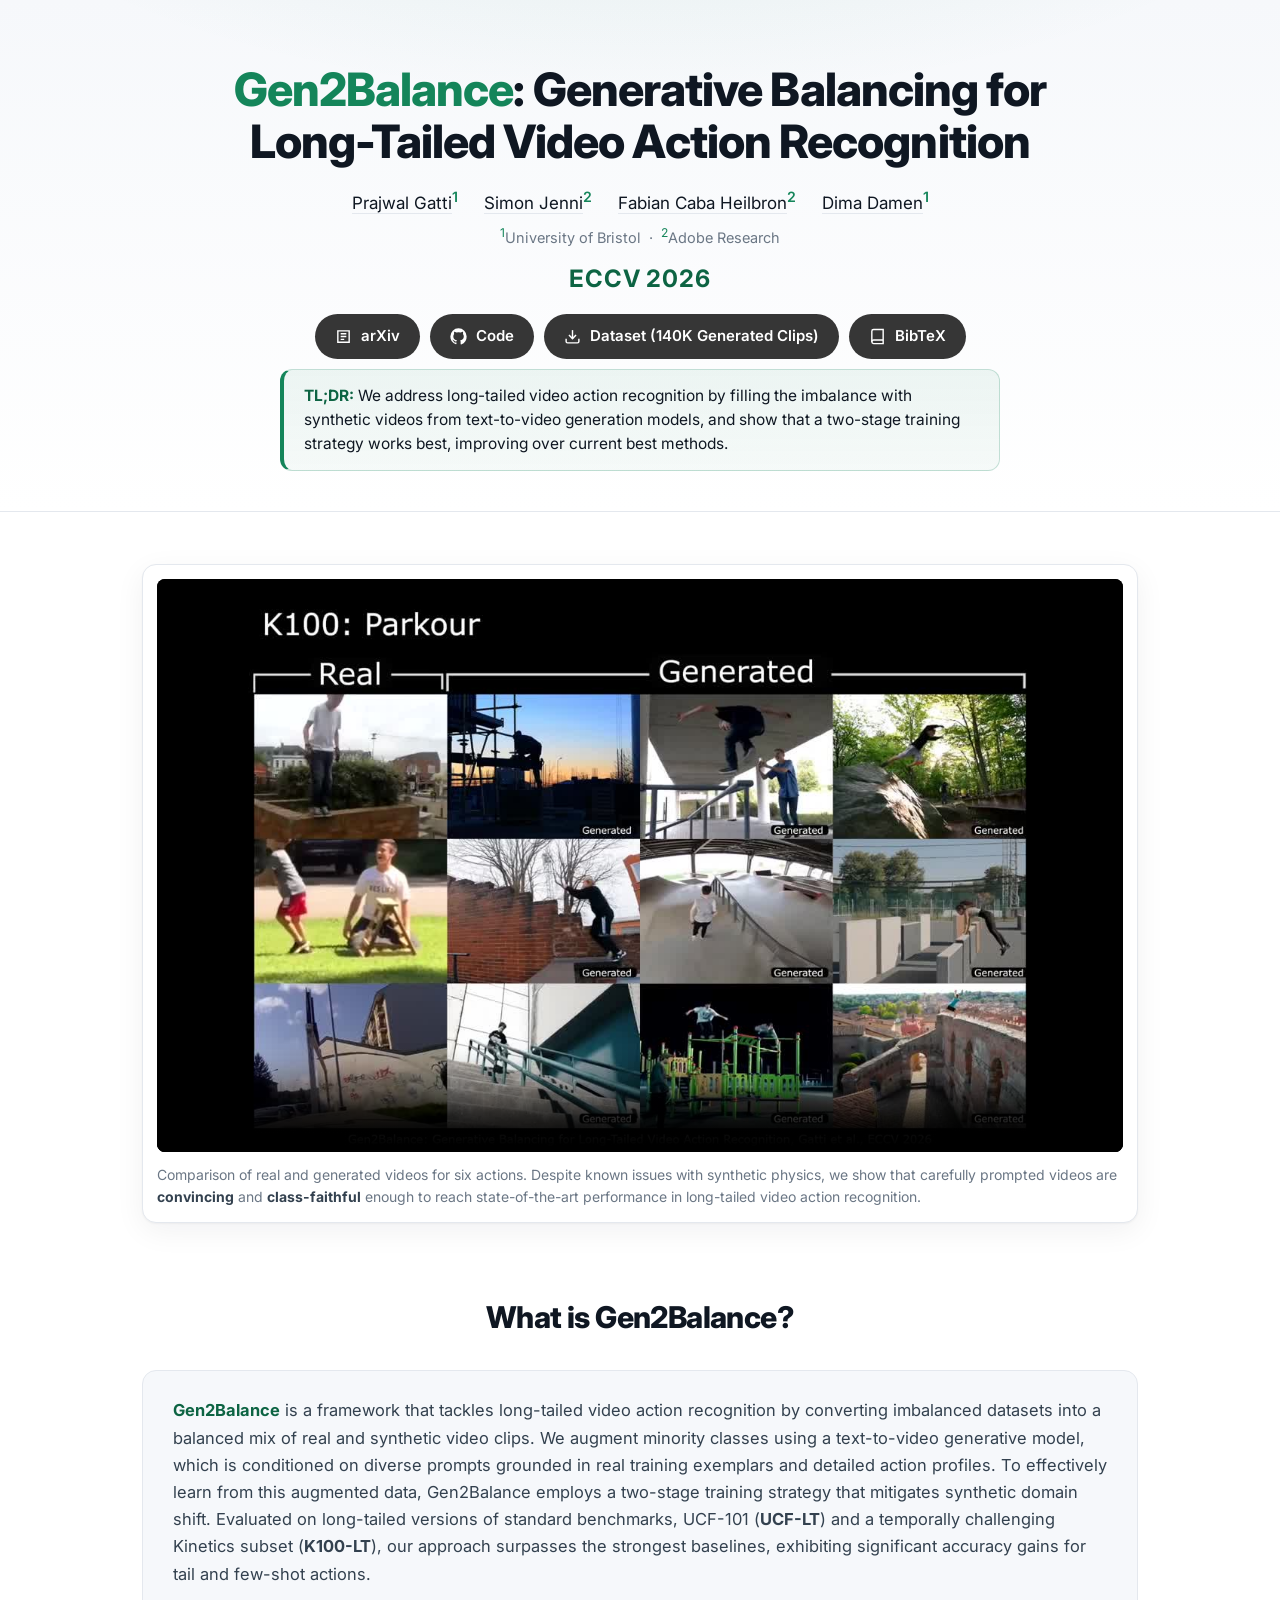
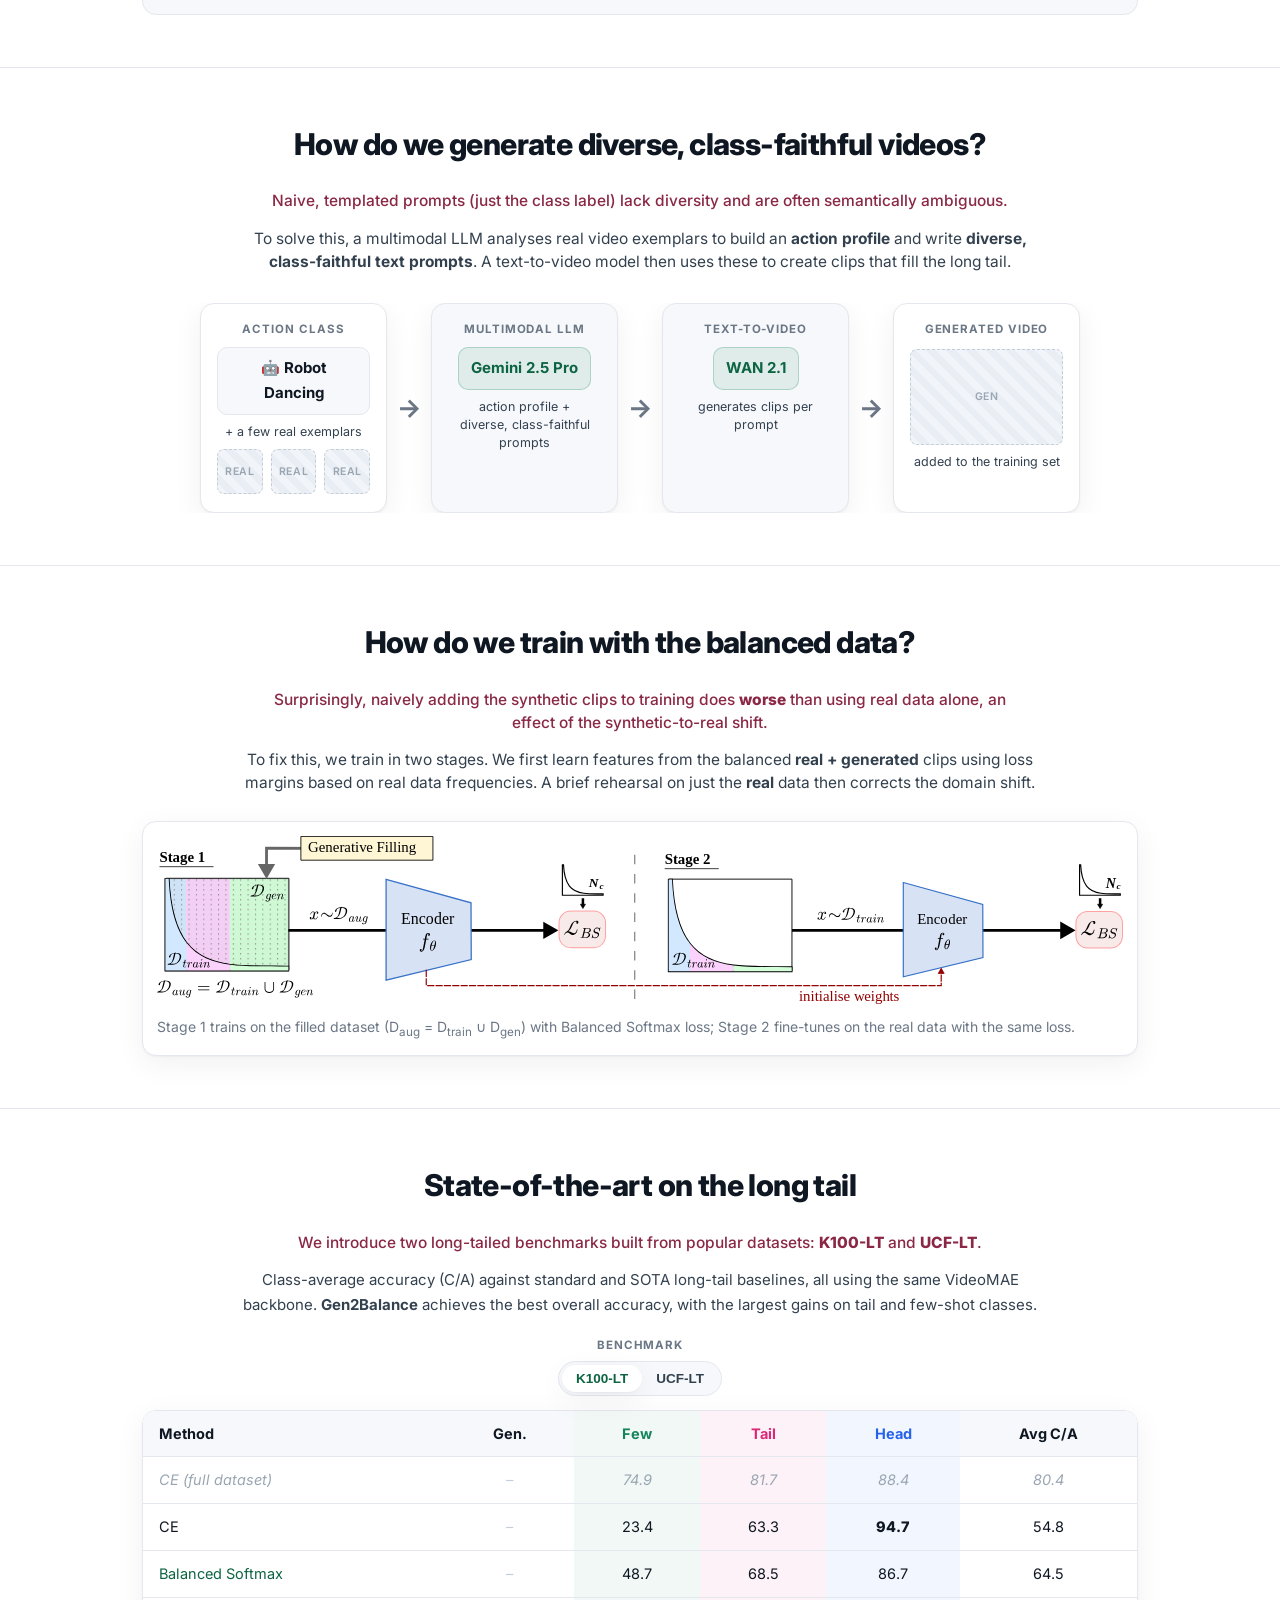
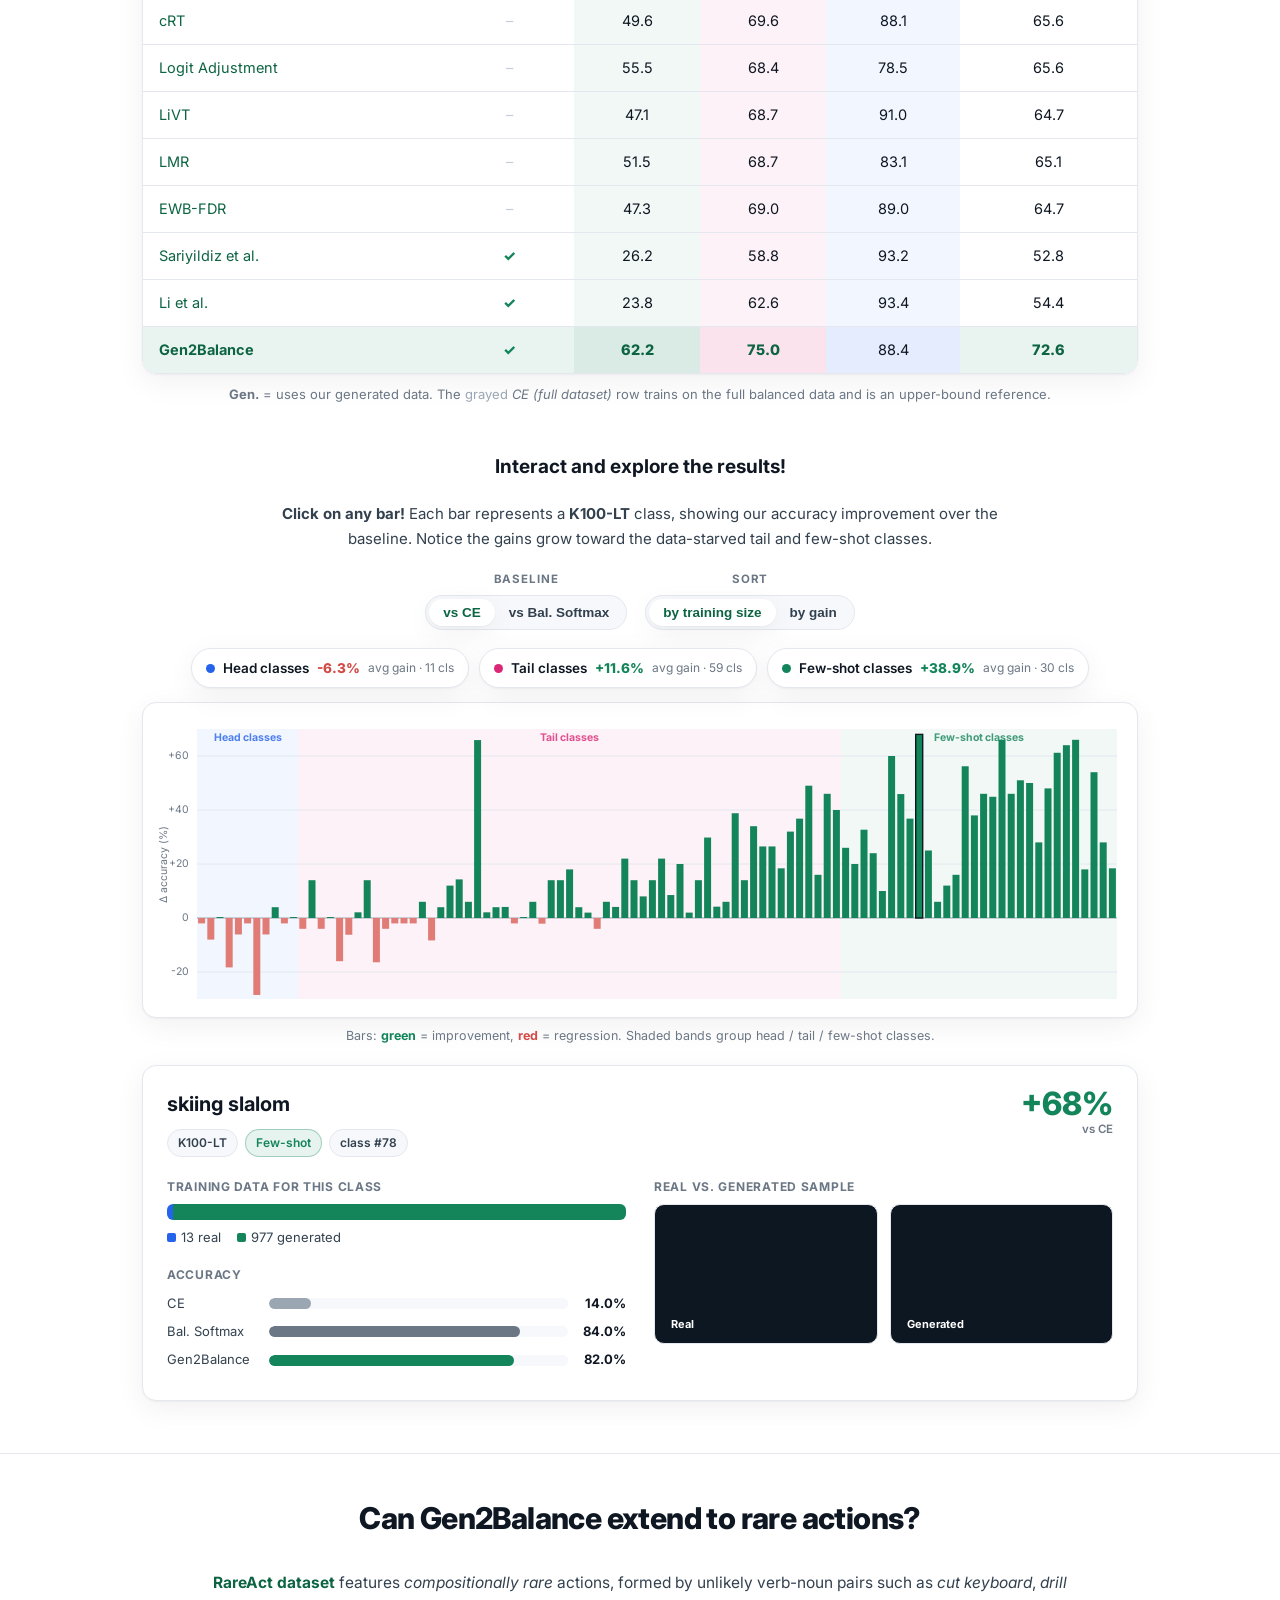
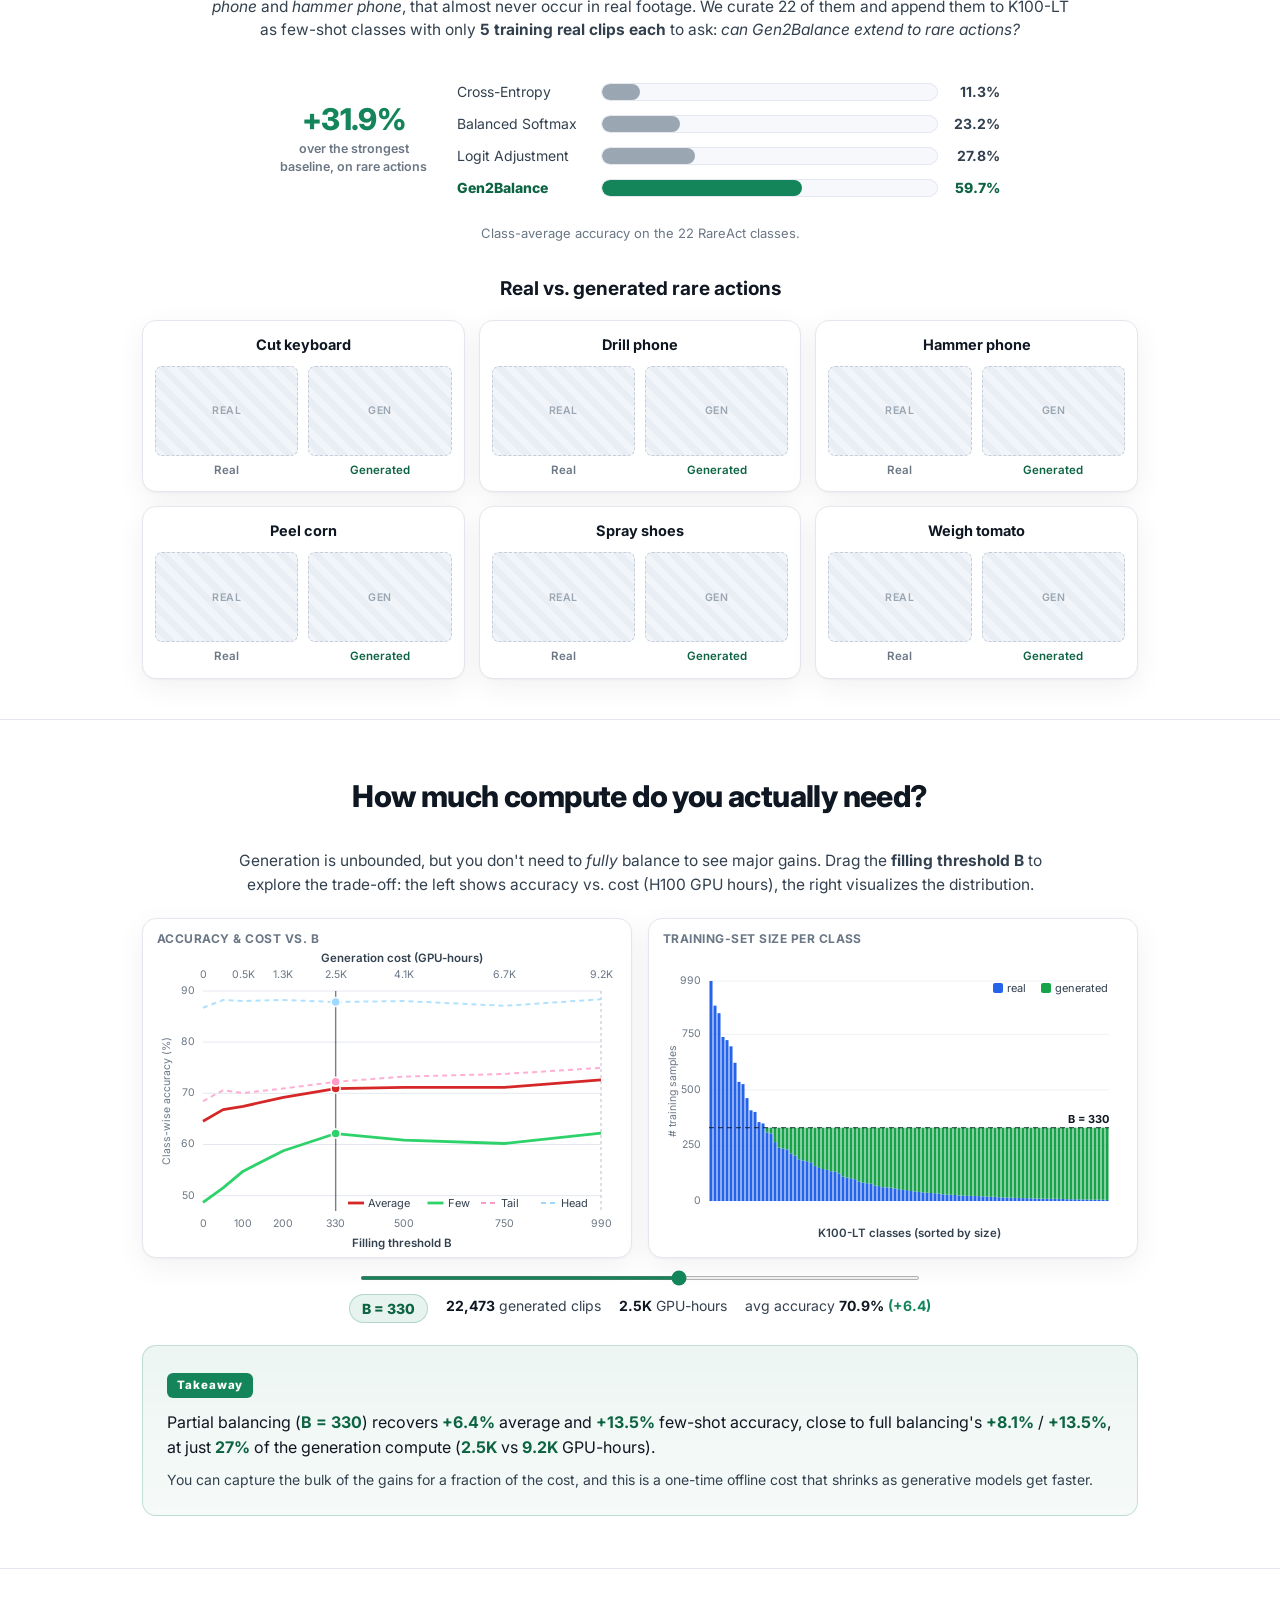
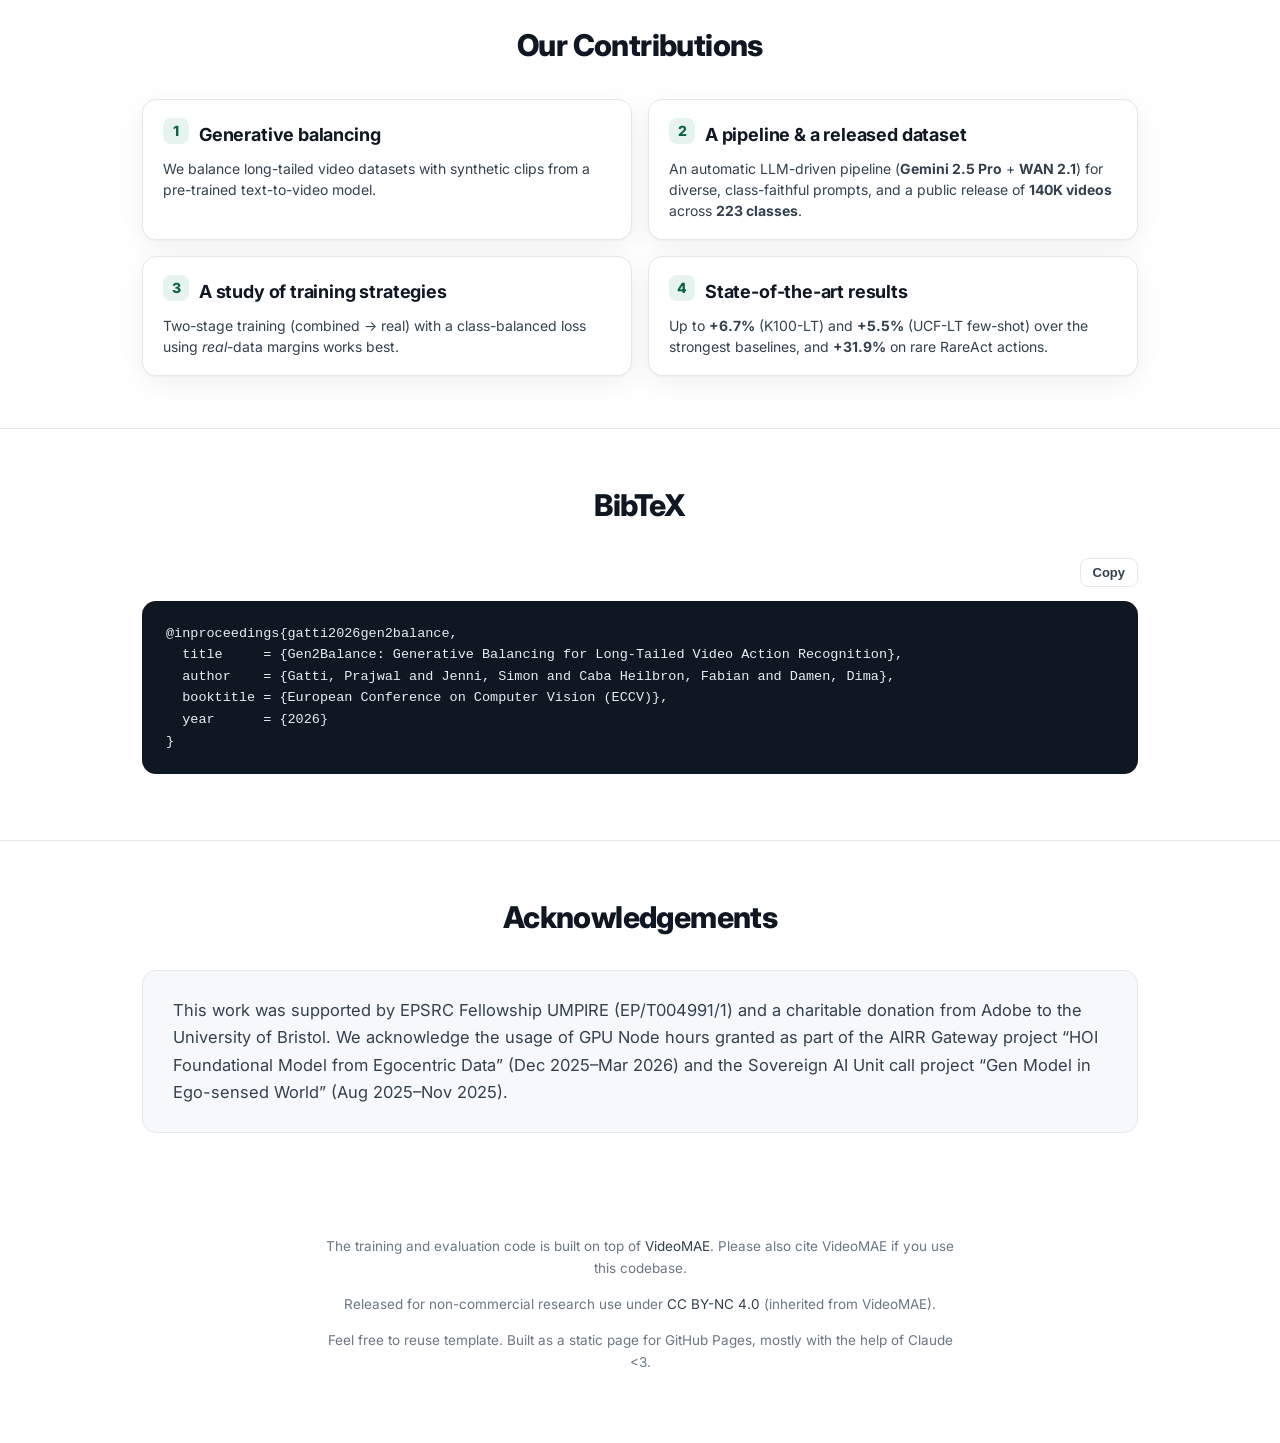
==== gen2balance/index.html @ 0da20c6f "Update Gen2Balance link" ====
<!DOCTYPE html>
<html lang="en">
<head>
  <meta charset="UTF-8" />
  <meta name="viewport" content="width=device-width, initial-scale=1.0" />
  <title>Gen2Balance: Generative Balancing for Long-Tailed Video Action Recognition</title>
  <meta name="description" content="Gen2Balance balances long-tailed video action recognition datasets with synthetic videos from an open-weight text-to-video model, using class-faithful prompts and a two-stage training strategy." />

  <!-- Social / Open Graph -->
  <meta property="og:title" content="Gen2Balance: Generative Balancing for Long-Tailed Video Action Recognition" />
  <meta property="og:description" content="Balancing long-tailed video action recognition with generated videos. ECCV 2026." />
  <meta property="og:image" content="static/images/showcase_poster.jpg" />
  <meta property="og:type" content="website" />
  <meta name="twitter:card" content="summary_large_image" />

  <link rel="preconnect" href="https://fonts.googleapis.com" />
  <link rel="preconnect" href="https://fonts.gstatic.com" crossorigin />
  <link href="https://fonts.googleapis.com/css2?family=Inter:wght@400;500;600;700;800&display=swap" rel="stylesheet" />
  <link rel="stylesheet" href="static/css/style.css?v=22" />
</head>
<body>

  <!-- ========================= HERO ========================= -->
  <header class="hero">
    <div class="container">
      <h1 class="title">
        <span class="brand">Gen2Balance</span>: Generative Balancing for<br />
        Long-Tailed Video Action Recognition
      </h1>

      <!-- ============ AUTHORS ============ -->
      <p class="authors">
        <span class="author"><a href="https://prajwalgatti.github.io/">Prajwal Gatti</a><sup>1</sup></span>
        <span class="author"><a href="https://sjenni.github.io/">Simon Jenni</a><sup>2</sup></span>
        <span class="author"><a href="https://fabiancaba.com/">Fabian Caba Heilbron</a><sup>2</sup></span>
        <span class="author"><a href="https://dimadamen.github.io/">Dima Damen</a><sup>1</sup></span>
      </p>
      <p class="affil"><sup>1</sup>University of Bristol &nbsp;&middot;&nbsp; <sup>2</sup>Adobe Research</p>

      <p class="venue-line"><span class="venue">ECCV 2026</span></p>

      <!-- ============ BUTTONS ============
           TODO(author): point href="#" to the real URLs (arXiv, dataset, Twitter/X thread).
           Code button assumes the repo is github.com/prajwalgatti/gen2balance, fix if different. -->
      <div class="buttons">
        <a class="btn" href="https://arxiv.org/abs/2606.22416">
          <svg class="ico" viewBox="0 0 24 24" fill="none" stroke="currentColor" stroke-width="2"><path d="M4 4h16v16H4z"/><path d="M8 8h8M8 12h8M8 16h5"/></svg>
          arXiv
        </a>
        <a class="btn btn--ghost" href="https://github.com/prajwalgatti/gen2balance">
          <svg class="ico" viewBox="0 0 24 24" fill="currentColor"><path d="M12 .5A11.5 11.5 0 0 0 .5 12a11.5 11.5 0 0 0 7.86 10.92c.58.1.79-.25.79-.56v-2c-3.2.7-3.88-1.37-3.88-1.37-.53-1.34-1.3-1.7-1.3-1.7-1.06-.72.08-.71.08-.71 1.17.08 1.79 1.2 1.79 1.2 1.04 1.78 2.73 1.27 3.4.97.1-.75.41-1.27.74-1.56-2.56-.29-5.26-1.28-5.26-5.7 0-1.26.45-2.29 1.19-3.1-.12-.29-.52-1.46.11-3.05 0 0 .97-.31 3.18 1.18a11 11 0 0 1 5.8 0c2.2-1.49 3.17-1.18 3.17-1.18.63 1.59.23 2.76.11 3.05.74.81 1.19 1.84 1.19 3.1 0 4.43-2.7 5.4-5.27 5.69.42.36.8 1.08.8 2.18v3.23c0 .31.2.67.8.56A11.5 11.5 0 0 0 23.5 12 11.5 11.5 0 0 0 12 .5z"/></svg>
          Code
        </a>
        <a class="btn btn--accent" href="https://uob-my.sharepoint.com/:f:/g/personal/wq23021_bristol_ac_uk/IgA0PLwURLmfQZOl_J256iZtAY_uzFr0gTXVMWCWY4MSGd0?e=bhEztc">
          <svg class="ico" viewBox="0 0 24 24" fill="none" stroke="currentColor" stroke-width="2"><path d="M21 15v4a2 2 0 0 1-2 2H5a2 2 0 0 1-2-2v-4"/><path d="M7 10l5 5 5-5"/><path d="M12 15V3"/></svg>
          Dataset (140K Generated Clips)
        </a>
        <a class="btn btn--ghost" href="#bibtex">
          <svg class="ico" viewBox="0 0 24 24" fill="none" stroke="currentColor" stroke-width="2"><path d="M4 19.5A2.5 2.5 0 0 1 6.5 17H20"/><path d="M6.5 2H20v20H6.5A2.5 2.5 0 0 1 4 19.5v-15A2.5 2.5 0 0 1 6.5 2z"/></svg>
          BibTeX
        </a>
        <!-- <a class="btn btn--ghost" href="#">
          <svg class="ico" viewBox="0 0 24 24" fill="currentColor"><path d="M18.244 2.25h3.308l-7.227 8.26 8.502 11.24h-6.66l-5.214-6.817L4.99 21.75H1.68l7.73-8.835L1.254 2.25H8.08l4.713 6.231zm-1.161 17.52h1.833L7.084 4.126H5.117z"/></svg>
          Thread
        </a> -->
      </div>

      <!-- <details class="tldr-details"> -->
        <!-- <summary class="tldr-summary">Read the TL;DR<span class="tldr-chev">&#9662;</span></summary> -->
        <p class="tldr-body"><b>TL;DR:</b> We address long-tailed video action recognition by filling the imbalance with synthetic videos from text-to-video generation models, and show that a two-stage training strategy works best, improving over current best methods.</p>
      <!-- </details> -->
    </div>
  </header>

  <!-- ========================= SHOWCASE VIDEO ========================= -->
  <section id="teaser" style="border-bottom:none;padding-bottom:18px;">
    <div class="container">
      <figure class="fig">
        <video class="showcase" controls autoplay muted loop playsinline preload="metadata"
               poster="static/images/showcase_poster.jpg">
          <source src="static/videos/showcase.mp4" type="video/mp4" />
        </video>
        <figcaption>
          Comparison of real and generated videos for six actions. Despite known issues with synthetic physics, we show that carefully prompted videos are <b>convincing</b> and <b>class-faithful</b> enough to reach state-of-the-art performance in long-tailed video action recognition.
        </figcaption>
      </figure>
    </div>
  </section>

  <!-- ========================= ABSTRACT ========================= -->
  <section id="abstract">
    <div class="container">
      <div class="section-eyebrow">Abstract</div>
      <h2 class="section-title">What is Gen2Balance?</h2>
      <div class="abstract-box">
      <span class="brand">Gen2Balance</span> is a framework that tackles long-tailed video action recognition by converting imbalanced datasets into a balanced mix of real and synthetic video clips. We augment minority classes using a text-to-video generative model, which is conditioned on diverse prompts grounded in real training exemplars and detailed action profiles. To effectively learn from this augmented data, Gen2Balance employs a two-stage training strategy that mitigates synthetic domain shift. Evaluated on long-tailed versions of standard benchmarks, UCF-101 (<b>UCF-LT</b>) and a temporally challenging Kinetics subset (<b>K100-LT</b>), our approach surpasses the strongest baselines, exhibiting significant accuracy gains for tail and few-shot actions.
      </div>
    </div>
  </section>

  <!-- ========================= METHOD: GENERATION PIPELINE ========================= -->
  <section id="method">
    <div class="container">
      <div class="section-eyebrow">Method</div>
      <h2 class="section-title">How do we generate diverse, class-faithful videos?</h2>
      <p class="insight">Naive, templated prompts (just the class label) lack diversity and are often semantically ambiguous.</p>
      <p class="lead" style="text-align:center;max-width:780px;margin:0 auto 30px;color:var(--ink-soft);">
        To solve this, a multimodal LLM analyses real video exemplars to build an <b>action profile</b> and write <b>diverse, class-faithful text prompts</b>. A text-to-video model then uses these to create clips that fill the long tail.
      </p>

      <!-- ============ SIMPLE PIPELINE DIAGRAM ============
           3 real exemplars in, 1 generated clip out (class: Robot Dancing). Each .pipe-ph
           box auto-loads its clip from static/videos/pipeline/ and falls back to the dashed
           placeholder if the file is missing. To showcase a different class, swap the clip
           filenames in the <video src> tags below and the .pipe-chip label. -->
      <div class="pipe-fit">
      <div class="pipeline">
        <div class="pipe-node">
          <div class="pipe-cap">Action class</div>
          <div class="pipe-chip">🤖 Robot Dancing</div>
          <div class="pipe-sub">+ a few real exemplars</div>
          <div class="pipe-thumbs">
            <div class="pipe-ph pipe-ph--sm"><video class="pipe-vid" src="static/videos/pipeline/0oeYbitjqgw.mp4" autoplay muted loop playsinline preload="metadata" onloadeddata="this.classList.add('loaded')" onerror="this.remove()"></video><span>real</span></div>
            <div class="pipe-ph pipe-ph--sm"><video class="pipe-vid" src="static/videos/pipeline/LFBjMlz2TSc.mp4" autoplay muted loop playsinline preload="metadata" onloadeddata="this.classList.add('loaded')" onerror="this.remove()"></video><span>real</span></div>
            <div class="pipe-ph pipe-ph--sm"><video class="pipe-vid" src="static/videos/pipeline/kLmpdgtN8yE.mp4" autoplay muted loop playsinline preload="metadata" onloadeddata="this.classList.add('loaded')" onerror="this.remove()"></video><span>real</span></div>
          </div>
        </div>

        <div class="pipe-arrow">→</div>

        <div class="pipe-node pipe-node--model">
          <div class="pipe-cap">Multimodal LLM</div>
          <div class="pipe-chip pipe-chip--accent">Gemini 2.5 Pro</div>
          <div class="pipe-sub">action profile +<br />diverse, class-faithful prompts</div>
        </div>

        <div class="pipe-arrow">→</div>

        <div class="pipe-node pipe-node--model">
          <div class="pipe-cap">Text-to-video</div>
          <div class="pipe-chip pipe-chip--accent">WAN 2.1</div>
          <div class="pipe-sub">generates clips per prompt</div>
        </div>

        <div class="pipe-arrow">→</div>

        <div class="pipe-node">
          <div class="pipe-cap">Generated video</div>
          <div class="pipe-ph pipe-ph--gen"><video class="pipe-vid" src="static/videos/pipeline/36_203.mp4" autoplay muted loop playsinline preload="metadata" onloadeddata="this.classList.add('loaded')" onerror="this.remove()"></video><span>gen</span></div>
          <div class="pipe-sub">added to the training set</div>
        </div>
      </div>
      </div>
    </div>
  </section>

  <!-- ========================= METHOD: TRAINING ========================= -->
  <section id="training">
    <div class="container">
      <div class="section-eyebrow">Method</div>
      <h2 class="section-title">How do we train with the balanced data?</h2>
      <p class="insight">Surprisingly, naively adding the synthetic clips to training does <b>worse</b> than using real data alone, an effect of the synthetic-to-real shift.</p>
      <p class="lead" style="text-align:center;max-width:800px;margin:0 auto 26px;color:var(--ink-soft);">
      To fix this, we train in two stages. We first learn features from the balanced <b>real + generated</b> clips using loss margins based on real data frequencies. A brief rehearsal on just the <b>real</b> data then corrects the domain shift.
      </p>
      <figure class="fig">
        <img src="static/images/gen2balance_training.svg" alt="The Gen2Balance two-stage training strategy diagram." />
        <figcaption>
          Stage 1 trains on the filled dataset
          (D<sub>aug</sub> = D<sub>train</sub> &cup; D<sub>gen</sub>) with Balanced Softmax loss; Stage 2 fine-tunes on the real data
          with the same loss.
        </figcaption>
      </figure>
    </div>
  </section>

  <!-- ========================= RESULTS ========================= -->
  <section id="results">
    <div class="container">
      <div class="section-eyebrow">Results</div>
      <h2 class="section-title">State-of-the-art on the long tail</h2>
      <p class="insight">We introduce two long-tailed benchmarks built from popular datasets: <b>K100-LT</b> and <b>UCF-LT</b>.</p>

      <!-- ============ MAIN COMPARISON (toggle K100-LT / UCF-LT) ============ -->
      <p style="text-align:center;color:var(--ink-soft);max-width:800px;margin:0 auto 18px;font-size:15px;">
        Class-average accuracy (C/A) against standard and SOTA long-tail baselines, all using the same VideoMAE
        backbone. <b>Gen2Balance</b> achieves the best overall accuracy, with the largest gains on
        tail and few-shot classes.
      </p>
      <div class="exp-controls" style="margin-bottom:14px;">
        <div class="exp-ctl-group"><span class="exp-ctl-label">Benchmark</span><div id="rt-bench" class="exp-seg-wrap"></div></div>
      </div>
      <div class="table-wrap">
        <table id="rt-table">
          <thead>
            <tr><th>Method</th><th>Gen.</th><th class="col-few">Few</th><th class="col-tail">Tail</th><th class="col-head">Head</th><th>Avg C/A</th></tr>
          </thead>
          <tbody></tbody>
        </table>
      </div>
      <p style="text-align:center;color:var(--muted);font-size:13px;margin-top:10px;">
        <b>Gen.</b> = uses our generated data.
        The <span style="color:#9aa6b2;">grayed</span> <i>CE (full dataset)</i> row trains on the full balanced data and is an
        upper-bound reference.
      </p>

      <!-- ============ INTERACTIVE PER-CLASS EXPLORER ============ -->
      <div id="explorer" style="margin-top:46px;">
        <div class="section-eyebrow">Interactive</div>
        <h3 style="text-align:center;margin-bottom:6px;">Interact and explore the results!</h3>
        <p style="text-align:center;margin:0 0 14px;display:flex;gap:8px;justify-content:center;flex-wrap:wrap;">
          <!-- <span class="ix-badge"><span class="ix-dot"></span>Interactive &middot; hover &amp; click</span> -->
          <!-- <span class="exp-bench-badge">Benchmark&nbsp;&middot;&nbsp;K100-LT</span></p> -->
        <p style="text-align:center;color:var(--ink-soft);max-width:760px;margin:0 auto 18px;font-size:15px;">
          <b>Click on any bar!</b> Each bar represents a <b>K100-LT</b> class, showing our accuracy improvement over the baseline. Notice the gains grow toward the data-starved tail and few-shot classes.
        </p>

        <p id="exp-placeholder-note" class="placeholder-note" style="display:none;margin-bottom:16px;">
          📊 Class names, head/tail/few-shot groups and the real/generated <b>counts are real</b> (from
          <code>annotations/</code>). The <b>accuracy values are placeholders</b>, regenerate with your numbers via
          <code>webpage/tools/make_perclass_data.py --real-acc &lt;file&gt;</code>, and export clips to fill the video slots.
        </p>

        <div id="exp-controls" class="exp-controls">
          <div class="exp-ctl-group"><span class="exp-ctl-label">Baseline</span><div id="exp-base" class="exp-seg-wrap"></div></div>
          <div class="exp-ctl-group"><span class="exp-ctl-label">Sort</span><div id="exp-sort" class="exp-seg-wrap"></div></div>
        </div>

        <div id="exp-summary" class="exp-summary"></div>
        <div class="exp-chartwrap"><div id="exp-chart"></div></div>
        <p class="exp-hint">Bars: <span style="color:var(--accent);font-weight:700">green</span> = improvement,
          <span style="color:#d24b46;font-weight:700">red</span> = regression. Shaded bands group head / tail / few-shot classes.</p>

        <div id="exp-detail" class="exp-detail"></div>
      </div>
    </div>
  </section>

  <!-- ========================= RARE ACTIONS (RareAct) ========================= -->
  <section id="rareact">
    <div class="container">
      <h2 class="section-title">Can Gen2Balance extend to rare actions?</h2>
      <p class="lead" style="text-align:center;max-width:860px;margin:0 auto 30px;color:var(--ink-soft);">
        <b><a href="https://arxiv.org/abs/2008.01018">RareAct dataset</a></b> features <i>compositionally rare</i> actions, formed by unlikely verb-noun pairs such as
        <i>cut keyboard</i>, <i>drill phone</i> and <i>hammer phone</i>, that almost never occur in real footage. We curate
        22 of them and append them to K100-LT as few-shot classes with only <b>5 training real clips each</b> to ask: <i>can Gen2Balance extend to rare actions?</i>
      </p>

      <div class="ra-result">
        <div class="ra-stat">
          <div class="ra-big">+31.9%</div>
          <div class="ra-stat-sub">over the strongest<br />baseline, on rare actions</div>
        </div>
        <div class="ra-bars">
          <div class="ra-row"><span class="ra-m">Cross-Entropy</span><span class="ra-track"><span class="ra-fill" style="width:11.3%"></span></span><span class="ra-v">11.3%</span></div>
          <div class="ra-row"><span class="ra-m">Balanced Softmax</span><span class="ra-track"><span class="ra-fill" style="width:23.2%"></span></span><span class="ra-v">23.2%</span></div>
          <div class="ra-row"><span class="ra-m">Logit Adjustment</span><span class="ra-track"><span class="ra-fill" style="width:27.8%"></span></span><span class="ra-v">27.8%</span></div>
          <div class="ra-row ra-row--ours"><span class="ra-m">Gen2Balance</span><span class="ra-track"><span class="ra-fill" style="width:59.7%"></span></span><span class="ra-v">59.7%</span></div>
        </div>
      </div>
      <p class="ra-cap">Class-average accuracy on the 22 RareAct classes.</p>

      <h3 style="text-align:center;margin-top:30px;">Real vs. generated rare actions</h3>
      <!-- ============ RAREACT VIDEO GALLERY ============
           Each slot auto-loads a clip if present, else shows the dashed placeholder.
           Drop short muted mp4s into static/videos/rareact/ named <class>_real.mp4 / <class>_gen.mp4
           (class = lowercase_underscored). See static/videos/rareact/README.md. -->
      <div class="ra-gallery">
        <!-- card template repeated per class -->
        <!-- 1 --><div class="ra-card"><div class="ra-name">Cut keyboard</div><div class="ra-pair">
          <div class="ra-slot"><div class="pipe-ph"><video class="pipe-vid" src="static/videos/rareact/cut_keyboard_real.mp4" autoplay muted loop playsinline preload="metadata" onloadeddata="this.classList.add('loaded')" onerror="this.remove()"></video><span>real</span></div><div class="ra-slot-lab">Real</div></div>
          <div class="ra-slot"><div class="pipe-ph"><video class="pipe-vid" src="static/videos/rareact/cut_keyboard_gen.mp4" autoplay muted loop playsinline preload="metadata" onloadeddata="this.classList.add('loaded')" onerror="this.remove()"></video><span>gen</span></div><div class="ra-slot-lab ra-gen">Generated</div></div>
        </div></div>
        <!-- 2 --><div class="ra-card"><div class="ra-name">Drill phone</div><div class="ra-pair">
          <div class="ra-slot"><div class="pipe-ph"><video class="pipe-vid" src="static/videos/rareact/drill_phone_real.mp4" autoplay muted loop playsinline preload="metadata" onloadeddata="this.classList.add('loaded')" onerror="this.remove()"></video><span>real</span></div><div class="ra-slot-lab">Real</div></div>
          <div class="ra-slot"><div class="pipe-ph"><video class="pipe-vid" src="static/videos/rareact/drill_phone_gen.mp4" autoplay muted loop playsinline preload="metadata" onloadeddata="this.classList.add('loaded')" onerror="this.remove()"></video><span>gen</span></div><div class="ra-slot-lab ra-gen">Generated</div></div>
        </div></div>
        <!-- 3 --><div class="ra-card"><div class="ra-name">Hammer phone</div><div class="ra-pair">
          <div class="ra-slot"><div class="pipe-ph"><video class="pipe-vid" src="static/videos/rareact/hammer_phone_real.mp4" autoplay muted loop playsinline preload="metadata" onloadeddata="this.classList.add('loaded')" onerror="this.remove()"></video><span>real</span></div><div class="ra-slot-lab">Real</div></div>
          <div class="ra-slot"><div class="pipe-ph"><video class="pipe-vid" src="static/videos/rareact/hammer_phone_gen.mp4" autoplay muted loop playsinline preload="metadata" onloadeddata="this.classList.add('loaded')" onerror="this.remove()"></video><span>gen</span></div><div class="ra-slot-lab ra-gen">Generated</div></div>
        </div></div>
        <!-- 4 --><div class="ra-card"><div class="ra-name">Peel corn</div><div class="ra-pair">
          <div class="ra-slot"><div class="pipe-ph"><video class="pipe-vid" src="static/videos/rareact/peel_corn_real.mp4" autoplay muted loop playsinline preload="metadata" onloadeddata="this.classList.add('loaded')" onerror="this.remove()"></video><span>real</span></div><div class="ra-slot-lab">Real</div></div>
          <div class="ra-slot"><div class="pipe-ph"><video class="pipe-vid" src="static/videos/rareact/peel_corn_gen.mp4" autoplay muted loop playsinline preload="metadata" onloadeddata="this.classList.add('loaded')" onerror="this.remove()"></video><span>gen</span></div><div class="ra-slot-lab ra-gen">Generated</div></div>
        </div></div>
        <!-- 5 --><div class="ra-card"><div class="ra-name">Spray shoes</div><div class="ra-pair">
          <div class="ra-slot"><div class="pipe-ph"><video class="pipe-vid" src="static/videos/rareact/spray_shoes_real.mp4" autoplay muted loop playsinline preload="metadata" onloadeddata="this.classList.add('loaded')" onerror="this.remove()"></video><span>real</span></div><div class="ra-slot-lab">Real</div></div>
          <div class="ra-slot"><div class="pipe-ph"><video class="pipe-vid" src="static/videos/rareact/spray_shoes_gen.mp4" autoplay muted loop playsinline preload="metadata" onloadeddata="this.classList.add('loaded')" onerror="this.remove()"></video><span>gen</span></div><div class="ra-slot-lab ra-gen">Generated</div></div>
        </div></div>
        <!-- 6 --><div class="ra-card"><div class="ra-name">Weigh tomato</div><div class="ra-pair">
          <div class="ra-slot"><div class="pipe-ph"><video class="pipe-vid" src="static/videos/rareact/weigh_tomato_real.mp4" autoplay muted loop playsinline preload="metadata" onloadeddata="this.classList.add('loaded')" onerror="this.remove()"></video><span>real</span></div><div class="ra-slot-lab">Real</div></div>
          <div class="ra-slot"><div class="pipe-ph"><video class="pipe-vid" src="static/videos/rareact/weigh_tomato_gen.mp4" autoplay muted loop playsinline preload="metadata" onloadeddata="this.classList.add('loaded')" onerror="this.remove()"></video><span>gen</span></div><div class="ra-slot-lab ra-gen">Generated</div></div>
        </div></div>
      </div>
    </div>
  </section>

  <!-- ========================= SCALING STUDY ========================= -->
  <section id="scaling">
    <div class="container">
      <h2 class="section-title">How much compute do you actually need?</h2>
      <!-- <p style="text-align:center;margin:0 0 14px;"><span class="ix-badge"><span class="ix-dot"></span>Interactive &middot; drag or hover</span></p> -->
      <p class="lead" style="text-align:center;max-width:820px;margin:0 auto 22px;color:var(--ink-soft);">
        Generation is unbounded, but you don't need to <i>fully</i> balance to see major gains. Drag the
        <b>filling threshold B</b> to explore the trade-off: the left shows accuracy vs. cost (H100 GPU hours), the right visualizes the distribution.
      </p>

      <!-- ============ INTERACTIVE SCALING VIZ (built by scaling.js) ============ -->
      <div id="scaling-viz">
        <div class="sv-panels">
          <div class="sv-card"><div class="sv-cap">Accuracy &amp; cost vs. B</div><div id="sv-left"></div></div>
          <div class="sv-card"><div class="sv-cap">Training-set size per class</div><div id="sv-right"></div></div>
        </div>
        <div id="sv-control"></div>
      </div>

      <div class="takeaway" style="margin-top:22px;">
        <span class="takeaway-tag">Takeaway</span>
        <p>Partial balancing (<b>B&nbsp;=&nbsp;330</b>) recovers <b>+6.4%</b> average and <b>+13.5%</b> few-shot accuracy,
           close to full balancing's <b>+8.1%</b> / <b>+13.5%</b>, at just <b>27%</b> of the generation compute
           (<b>2.5K</b> vs <b>9.2K</b> GPU-hours).</p>
        <p class="takeaway-foot">You can capture the bulk of the gains for a fraction of the cost, and this is a one-time
           offline cost that shrinks as generative models get faster.</p>
      </div>
    </div>
  </section>

  <!-- ========================= CONTRIBUTIONS ========================= -->
  <section id="contributions">
    <div class="container">
      <h2 class="section-title">Our Contributions</h2>
      <div class="cards cards--tight">
        <div class="card">
          <div class="card-head"><span class="num">1</span><h4>Generative balancing</h4></div>
          <p>We balance long-tailed video datasets with synthetic clips from a pre-trained text-to-video model.</p>
        </div>
        <div class="card">
          <div class="card-head"><span class="num">2</span><h4>A pipeline &amp; a released dataset</h4></div>
          <p>An automatic LLM-driven pipeline (<b>Gemini&nbsp;2.5&nbsp;Pro</b> + <b>WAN&nbsp;2.1</b>) for diverse, class-faithful
             prompts, and a public release of <b>140K videos</b> across <b>223 classes</b>.</p>
        </div>
        <div class="card">
          <div class="card-head"><span class="num">3</span><h4>A study of training strategies</h4></div>
          <p>Two-stage training (combined&nbsp;→&nbsp;real) with a class-balanced loss using <i>real</i>-data margins works best.</p>
        </div>
        <div class="card">
          <div class="card-head"><span class="num">4</span><h4>State-of-the-art results</h4></div>
          <p>Up to <b>+6.7%</b> (K100-LT) and <b>+5.5%</b> (UCF-LT few-shot) over the strongest baselines, and <b>+31.9%</b>
             on rare RareAct actions.</p>
        </div>
      </div>
    </div>
  </section>

  <!-- ========================= BIBTEX ========================= -->
  <section id="bibtex">
    <div class="container">
      <div class="section-eyebrow">Citation</div>
      <h2 class="section-title">BibTeX</h2>
      <div class="copy-row"><button class="copy-btn" onclick="copyBibtex()">Copy</button></div>
      <pre class="bibtex" id="bibtex-block">@inproceedings{gatti2026gen2balance,
  title     = {Gen2Balance: Generative Balancing for Long-Tailed Video Action Recognition},
  author    = {Gatti, Prajwal and Jenni, Simon and Caba Heilbron, Fabian and Damen, Dima},
  booktitle = {European Conference on Computer Vision (ECCV)},
  year      = {2026}
}</pre>
    </div>
  </section>

  <!-- ========================= ACKNOWLEDGEMENTS ========================= -->
  <section id="acknowledgements">
    <div class="container">
      <div class="section-eyebrow">Acknowledgements</div>
      <h2 class="section-title">Acknowledgements</h2>
      <div class="abstract-box">
        This work was supported by EPSRC Fellowship UMPIRE (EP/T004991/1) and a charitable donation from Adobe to the
        University of Bristol. We acknowledge the usage of GPU Node hours granted as part of the AIRR Gateway project
        &ldquo;HOI Foundational Model from Egocentric Data&rdquo; (Dec 2025&ndash;Mar 2026) and the Sovereign AI Unit call
        project &ldquo;Gen Model in Ego-sensed World&rdquo; (Aug 2025&ndash;Nov 2025).
      </div>
    </div>
  </section>

  <!-- ========================= FOOTER ========================= -->
  <footer>
    <div class="container footer-note">
      <p>
        The training and evaluation code is built on top of
        <a href="https://github.com/MCG-NJU/VideoMAE">VideoMAE</a>. Please also cite VideoMAE if you use this codebase.
      </p>
      <p>
        Released for non-commercial research use under
        <a href="https://github.com/MCG-NJU/VideoMAE/blob/main/LICENSE">CC&nbsp;BY-NC&nbsp;4.0</a> (inherited from VideoMAE).
      </p>
      <p style="margin-top:14px;color:var(--muted);">
        Feel free to reuse template. Built as a static page for GitHub Pages, mostly with the help of Claude <3.
      </p>
    </div>
  </footer>

  <script src="static/js/index.js?v=22"></script>
  <script src="static/js/explorer.js?v=22"></script>
  <script src="static/js/scaling.js?v=22"></script>
</body>
</html>
---- gen2balance/static/css/style.css ----
/* ============================================================
   Gen2Balance — project page styles
   ============================================================ */

:root {
  --ink:        #0f1722;
  --ink-soft:   #33414f;
  --muted:      #6b7785;
  --line:       #e4e8ee;
  --bg:         #ffffff;
  --bg-soft:    #f6f8fb;
  --accent:     #14855a;   /* "generated" green from the paper figures */
  --accent-dk:  #0d6443;
  --accent-2:   #2563eb;   /* real-data blue */
  --maroon:     #8a2846;   /* "our finding" insight lines */
  --warn:       #b45309;
  --radius:     14px;
  --maxw:       1040px;
  --shadow:     0 1px 2px rgba(16,23,34,.04), 0 8px 30px rgba(16,23,34,.06);
}

* { box-sizing: border-box; }

html { scroll-behavior: smooth; }

body {
  margin: 0;
  font-family: "Inter", -apple-system, BlinkMacSystemFont, "Segoe UI", Roboto, Helvetica, Arial, sans-serif;
  color: var(--ink);
  background: var(--bg);
  line-height: 1.65;
  -webkit-font-smoothing: antialiased;
  text-rendering: optimizeLegibility;
}

a { color: var(--accent-dk); text-decoration: none; }
a:hover { text-decoration: underline; }

.container { max-width: var(--maxw); margin: 0 auto; padding: 0 22px; }

/* ---------- Hero ---------- */
.hero {
  background:
    radial-gradient(1200px 500px at 50% -200px, rgba(20,133,90,.10), transparent 60%),
    linear-gradient(180deg, var(--bg-soft), var(--bg));
  border-bottom: 1px solid var(--line);
  padding: 64px 0 40px;
  text-align: center;
}

.venue {
  display: inline-block;
  font-size: 24px;
  font-weight: 700;
  letter-spacing: .04em;
  text-transform: uppercase;
  color: var(--accent-dk);
}
.venue-line { margin: 10px 0 2px; }

/* collapsible TL;DR (subtle toggle, below the buttons) */
.tldr-details { max-width: 720px; margin: 14px auto 0; text-align: center; }
.tldr-summary {
  display: inline-flex; align-items: center; gap: 6px; cursor: pointer;
  list-style: none; user-select: none;
  font-size: 13px; font-weight: 600; color: var(--muted);
  padding: 3px 6px; border-radius: 8px; transition: color .15s;
}
.tldr-summary::-webkit-details-marker { display: none; }
.tldr-summary:hover { color: var(--accent-dk); }
.tldr-chev { font-size: 9px; transition: transform .2s; }
.tldr-details[open] .tldr-summary { color: var(--accent-dk); }
.tldr-details[open] .tldr-chev { transform: rotate(180deg); }
.tldr-details:not([open]) .tldr-body { display: none; }
.tldr-body {
  margin: 10px auto 0; max-width: 720px;
  padding: 14px 20px; text-align: left;
  font-size: 15.5px; line-height: 1.55; color: var(--ink);
  background: linear-gradient(180deg, rgba(20,133,90,.07), rgba(20,133,90,.04));
  border: 1px solid rgba(20,133,90,.22);
  border-left: 4px solid var(--accent);
  border-radius: 12px;
}
.tldr-body b { color: var(--accent-dk); }

.title {
  font-size: clamp(28px, 4.6vw, 46px);
  line-height: 1.12;
  font-weight: 800;
  letter-spacing: -0.02em;
  margin: 0 auto 6px;
  max-width: 900px;
}
.title .brand { color: var(--accent); }

.subtitle {
  font-size: clamp(15px, 2vw, 18px);
  color: var(--ink-soft);
  margin: 4px auto 26px;
  max-width: 720px;
}

/* ---------- Authors ---------- */
.authors {
  font-size: 17px;
  margin: 18px auto 6px;
  max-width: 840px;
  display: flex;
  flex-wrap: wrap;
  justify-content: center;
  gap: 6px 26px;
}
.authors .author { white-space: nowrap; }
.authors a { color: var(--ink); border-bottom: 1px solid var(--line); }
.authors a:hover { color: var(--accent-dk); text-decoration: none; border-color: var(--accent); }
.authors sup { color: var(--accent); font-weight: 600; }
.affil { color: var(--muted); font-size: 14.5px; margin: 4px auto 2px; }
.affil sup { color: var(--accent); }

.todo-note {
  display: inline-block;
  font-size: 12.5px;
  color: var(--warn);
  background: #fff7ed;
  border: 1px dashed #f0c089;
  border-radius: 8px;
  padding: 3px 9px;
  margin-top: 8px;
}

/* ---------- Buttons ---------- */
.buttons {
  display: flex;
  flex-wrap: wrap;
  gap: 10px;
  justify-content: center;
  margin: 15px auto 4px;
}
/* dark rounded-pill publication buttons (Nerfies / WiLoR style) */
.btn {
  display: inline-flex;
  align-items: center;
  gap: 9px;
  padding: 10px 20px;
  border-radius: 999px;
  font-weight: 600;
  font-size: 15px;
  background: #363636;
  color: #fff;
  border: none;
  transition: background .18s ease;
}
.btn:hover { text-decoration: none; background: #1f1f1f; }
.btn .ico { width: 17px; height: 17px; display: inline-block; }
/* keep all buttons the same dark pill (modifiers retained for markup compatibility) */
.btn--ghost, .btn--accent { background: #363636; color: #fff; border: none; }
.btn--ghost:hover, .btn--accent:hover { background: #1f1f1f; }

/* ---------- Sections ---------- */
section { padding: 52px 0; border-bottom: 1px solid var(--line); }
section:last-of-type { border-bottom: none; }
.section-eyebrow { display: none; }
h2.section-title {
  text-align: center;
  font-size: clamp(22px, 3vw, 30px);
  font-weight: 800; letter-spacing: -0.02em;
  margin: 0 0 28px;
}
h3 { font-size: 19px; font-weight: 700; margin: 26px 0 8px; }

p.lead { font-size: 15.5px; line-height: 1.5; }

/* "our finding" insight lines (maroon) */
.insight {
  text-align: center; max-width: 760px; margin: -8px auto 14px;
  font-size: 15.5px; line-height: 1.5; font-weight: 500; color: var(--maroon);
}
.insight b { color: var(--maroon); font-weight: 800; }

/* "this is interactive" badge with a gentle pulsing dot */
.ix-badge {
  display: inline-flex; align-items: center; gap: 7px;
  font-size: 12px; font-weight: 700; letter-spacing: .03em;
  color: var(--accent-dk); background: rgba(20,133,90,.10);
  border: 1px solid rgba(20,133,90,.28); border-radius: 999px; padding: 4px 12px;
}
.ix-dot { width: 7px; height: 7px; border-radius: 50%; background: var(--accent); position: relative; flex: none; }
.ix-dot::after {
  content: ""; position: absolute; inset: 0; border-radius: 50%;
  background: var(--accent); animation: ix-pulse 1.8s ease-out infinite;
}
@keyframes ix-pulse { 0% { transform: scale(1); opacity: .55; } 70%, 100% { transform: scale(2.6); opacity: 0; } }
@media (prefers-reduced-motion: reduce) { .ix-dot::after { animation: none; } }

/* ---------- Figures ---------- */
figure { margin: 0; }
.fig {
  background: #fff;
  border: 1px solid var(--line);
  border-radius: var(--radius);
  padding: 14px;
  box-shadow: var(--shadow);
}
.fig img { width: 100%; height: auto; display: block; border-radius: 8px; }
.showcase { width: 100%; height: auto; display: block; border-radius: 8px; background: #000; }
figcaption {
  font-size: 14px; color: var(--muted);
  margin-top: 12px; line-height: 1.55;
}
figcaption b { color: var(--ink-soft); }

.abstract-box {
  background: var(--bg-soft);
  border: 1px solid var(--line);
  border-radius: var(--radius);
  padding: 26px 30px;
  font-size: 16.5px;
  color: var(--ink-soft);
}
.abstract-box .brand { color: var(--accent-dk); font-weight: 700; }

/* ---------- Contribution cards ---------- */
.cards {
  display: grid;
  grid-template-columns: repeat(2, 1fr);
  gap: 16px;
}
.card {
  background: #fff;
  border: 1px solid var(--line);
  border-radius: var(--radius);
  padding: 22px 22px;
  box-shadow: var(--shadow);
}
.card .num {
  display: inline-flex; align-items: center; justify-content: center;
  width: 30px; height: 30px; border-radius: 8px;
  background: rgba(20,133,90,.10); color: var(--accent-dk);
  font-weight: 800; font-size: 15px; margin-bottom: 10px;
}
.card h4 { margin: 0 0 6px; font-size: 18px; font-weight: 700; letter-spacing: -0.01em; }
.card p { margin: 0; font-size: 14.5px; color: var(--ink-soft); }
.card-head { display: flex; align-items: center; gap: 10px; margin-bottom: 6px; }
.card-head .num { margin-bottom: 0; flex: none; }
.card-head h4 { margin: 0; }
.cards--tight .card { padding: 18px 20px; }
.cards--tight .num { width: 26px; height: 26px; margin-bottom: 8px; font-size: 14px; }
.cards--tight .card p { font-size: 14px; line-height: 1.5; }

/* ---------- Stats / headline numbers ---------- */
.stats {
  display: grid;
  grid-template-columns: repeat(4, 1fr);
  gap: 14px;
  margin-top: 8px;
}
.stat {
  text-align: center;
  background: #fff; border: 1px solid var(--line);
  border-radius: var(--radius); padding: 22px 12px; box-shadow: var(--shadow);
}
.stat .big { font-size: clamp(26px, 4vw, 38px); font-weight: 800; color: var(--accent); letter-spacing: -0.02em; }
.stat .lab { font-size: 13px; color: var(--muted); margin-top: 4px; line-height: 1.4; }

/* ---------- Two-stage steps ---------- */
.steps { display: grid; grid-template-columns: repeat(3, 1fr); gap: 16px; margin-top: 6px; }
.step {
  background: #fff; border: 1px solid var(--line); border-radius: var(--radius);
  padding: 20px; box-shadow: var(--shadow); position: relative;
}
.step .tag { font-size: 12px; font-weight: 700; letter-spacing: .08em; text-transform: uppercase; color: var(--accent); }
.step h4 { margin: 6px 0 6px; font-size: 16px; }
.step p { margin: 0; font-size: 14px; color: var(--ink-soft); }

/* ---------- Video gallery ---------- */
.gallery { display: grid; grid-template-columns: repeat(3, 1fr); gap: 16px; }
.gallery .vid {
  background: #000; border-radius: var(--radius); overflow: hidden;
  border: 1px solid var(--line); box-shadow: var(--shadow);
}
.gallery video { width: 100%; display: block; aspect-ratio: 16/9; object-fit: cover; background: #111; }
.gallery .cap { background: #fff; padding: 10px 12px; font-size: 13px; color: var(--ink-soft); }
.gallery .cap b { color: var(--ink); }
.placeholder-note {
  text-align: center; color: var(--warn);
  background: #fff7ed; border: 1px dashed #f0c089; border-radius: var(--radius);
  padding: 18px; font-size: 14.5px;
}

/* ---------- Tables ---------- */
.table-wrap { overflow-x: auto; border: 1px solid var(--line); border-radius: var(--radius); box-shadow: var(--shadow); }
table { width: 100%; border-collapse: collapse; font-size: 14.5px; background: #fff; }
th, td { padding: 11px 16px; text-align: center; border-bottom: 1px solid var(--line); }
th { background: var(--bg-soft); font-weight: 700; color: var(--ink); }
td:first-child, th:first-child { text-align: left; }
tbody tr:last-child td { border-bottom: none; }
tr.highlight td { background: rgba(20,133,90,.09); }
tr.highlight td:first-child { color: var(--accent-dk); }
tr.rt-ref td { color: #9aa6b2; font-style: italic; }
td.rt-best { font-weight: 800; color: var(--ink); }
tr.highlight td.rt-best { color: var(--accent-dk); }
.rt-gen { color: var(--accent); font-weight: 800; }
.rt-no { color: #c4cdd8; }
.gain { color: var(--accent); font-weight: 700; }

/* group-colored Few / Tail / Head columns (matching the paper) */
#rt-table th.col-few  { color: #14855a; }
#rt-table th.col-tail { color: #db2777; }
#rt-table th.col-head { color: #2563eb; }
#rt-table td:nth-child(3), #rt-table th.col-few  { background: rgba(20,133,90,.06); }
#rt-table td:nth-child(4), #rt-table th.col-tail { background: rgba(219,39,119,.06); }
#rt-table td:nth-child(5), #rt-table th.col-head { background: rgba(37,99,235,.06); }
#rt-table tr.highlight td:nth-child(3) { background: rgba(20,133,90,.16); }
#rt-table tr.highlight td:nth-child(4) { background: rgba(219,39,119,.13); }
#rt-table tr.highlight td:nth-child(5) { background: rgba(37,99,235,.12); }

/* ---------- Rare actions (RareAct) ---------- */
#rareact { padding-top: 40px; padding-bottom: 40px; }
.ra-result {
  max-width: 720px; margin: 0 auto;
  display: grid; grid-template-columns: auto 1fr; align-items: center; gap: 30px;
}
.ra-stat { text-align: center; }
.ra-big {
  font-size: clamp(30px, 4.4vw, 30px); font-weight: 800;
  color: var(--accent); line-height: 1; letter-spacing: -0.02em;
}
.ra-stat-sub { font-size: 12.5px; font-weight: 600; color: var(--muted); margin-top: 6px; line-height: 1.4; }
.ra-bars { margin-top: 0; }
.ra-row { display: grid; grid-template-columns: 132px 1fr 50px; align-items: center; gap: 12px; margin: 9px 0; }
.ra-m { font-size: 14px; color: var(--ink-soft); }
.ra-track { background: var(--bg-soft); border: 1px solid var(--line); border-radius: 999px; height: 18px; overflow: hidden; }
.ra-fill { display: block; height: 100%; border-radius: 999px; background: #9aa6b2; transition: width .6s ease; }
.ra-v { font-size: 14px; font-weight: 700; text-align: right; color: var(--ink-soft); }
.ra-row--ours .ra-fill { background: var(--accent); }
.ra-row--ours .ra-m, .ra-row--ours .ra-v { font-weight: 800; color: var(--accent-dk); }
.ra-cap { text-align: center; font-size: 13px; color: var(--muted); margin: 14px auto 0; max-width: 600px; line-height: 1.55; }
.ra-cap b { color: var(--ink-soft); }

.ra-gallery { display: grid; grid-template-columns: repeat(3, 1fr); gap: 14px; margin-top: 16px; }
.ra-card { background: #fff; border: 1px solid var(--line); border-radius: var(--radius); box-shadow: var(--shadow); padding: 12px; }
.ra-name { font-weight: 700; font-size: 14.5px; text-align: center; margin-bottom: 9px; }
.ra-pair { display: grid; grid-template-columns: 1fr 1fr; gap: 10px; }
.ra-slot .pipe-ph { aspect-ratio: 16/10; width: 100%; }
.ra-slot-lab { text-align: center; font-size: 11.5px; font-weight: 600; color: var(--muted); margin-top: 5px; }
.ra-slot-lab.ra-gen { color: var(--accent-dk); }
@media (max-width: 760px) {
  .ra-result { grid-template-columns: 1fr; gap: 14px; }
  .ra-gallery { grid-template-columns: 1fr; }
  .ra-row { grid-template-columns: 110px 1fr 46px; }
}

/* ---------- Scaling study (interactive) ---------- */
.sv-panels { display: grid; grid-template-columns: 1fr 1fr; gap: 16px; }
.sv-card {
  background: #fff; border: 1px solid var(--line); border-radius: var(--radius);
  box-shadow: var(--shadow); padding: 10px 14px 6px;
}
.sv-cap { font-size: 12px; font-weight: 700; letter-spacing: .04em; text-transform: uppercase; color: var(--muted); margin-bottom: 2px; }
.sv-svg { display: block; }
.sv-svg .sv-ax { font-size: 10.5px; fill: var(--muted); }
.sv-svg .sv-axl { font-size: 11.5px; fill: var(--ink-soft); font-weight: 600; }
.sv-svg .sv-leg { font-size: 11px; fill: var(--ink-soft); }
.sv-svg .sv-klab { font-size: 11px; font-weight: 700; fill: var(--ink); }

#sv-control { margin-top: 16px; display: flex; flex-direction: column; align-items: center; gap: 12px; }
#sv-slider { width: min(560px, 100%); accent-color: var(--accent); cursor: pointer; height: 4px; }
#sv-readout { display: flex; flex-wrap: wrap; justify-content: center; gap: 10px 18px; font-size: 14px; color: var(--ink-soft); }
#sv-readout b { color: var(--ink); }
.sv-ro-k {
  font-weight: 800; color: var(--accent-dk);
  background: rgba(20,133,90,.10); border: 1px solid rgba(20,133,90,.25);
  border-radius: 999px; padding: 2px 12px;
}
.sv-delta { color: var(--accent); font-weight: 700; }
@media (max-width: 760px) { .sv-panels { grid-template-columns: 1fr; } }

.takeaway {
  background: linear-gradient(180deg, rgba(20,133,90,.08), rgba(20,133,90,.04));
  border: 1px solid rgba(20,133,90,.22);
  border-radius: var(--radius);
  padding: 24px 24px;
}
.takeaway-tag {
  display: inline-block;
  font-size: 11.5px; font-weight: 800; letter-spacing: .08em;
  color: #fff; background: var(--accent);
  padding: 3px 10px; border-radius: 6px; margin-bottom: 12px;
}
.takeaway p { margin: 0 0 10px; font-size: 16px; color: var(--ink); line-height: 1.55; }
.takeaway p b { color: var(--accent-dk); }
.takeaway .takeaway-foot { font-size: 14px; color: var(--ink-soft); margin: 0; }
.takeaway .takeaway-foot b { color: var(--ink-soft); }
@media (max-width: 760px) { .scaling-grid { grid-template-columns: 1fr; } }

/* ---------- Code / BibTeX ---------- */
pre.bibtex {
  background: var(--ink); color: #e7edf3;
  border-radius: var(--radius); padding: 22px 24px;
  overflow-x: auto; font-size: 13.5px; line-height: 1.6;
  font-family: "SF Mono", "JetBrains Mono", ui-monospace, Menlo, Consolas, monospace;
}
.copy-row { display: flex; justify-content: flex-end; margin-bottom: 8px; }
.copy-btn {
  font-size: 13px; font-weight: 600; cursor: pointer;
  background: #fff; border: 1px solid var(--line); border-radius: 8px;
  padding: 6px 12px; color: var(--ink-soft);
}
.copy-btn:hover { border-color: var(--accent); color: var(--accent-dk); }

/* ---------- Footer ---------- */
footer { padding: 36px 0 56px; text-align: center; color: var(--muted); font-size: 13.5px; }
footer a { color: var(--ink-soft); }
.footer-note { max-width: 680px; margin: 0 auto; }

/* ---------- Generation pipeline diagram ---------- */
/* Fixed-width diagram scaled to fit by JS (fitPipeline), so it shrinks like an
   image instead of reflowing on small screens. */
.pipe-fit { width: 100%; overflow: hidden; }
.pipeline {
  display: flex;
  align-items: stretch;
  justify-content: center;
  flex-wrap: nowrap;
  gap: 10px;
  width: 880px;
  transform-origin: top left;
}
.pipe-node {
  flex: 1 1 0;
  min-width: 0;
  background: #fff;
  border: 1px solid var(--line);
  border-radius: var(--radius);
  box-shadow: var(--shadow);
  padding: 16px 16px 18px;
  text-align: center;
  display: flex;
  flex-direction: column;
  align-items: center;
  gap: 8px;
}
.pipe-node--model { background: var(--bg-soft); }
.pipe-cap { font-size: 11.5px; font-weight: 700; letter-spacing: .08em; text-transform: uppercase; color: var(--muted); }
.pipe-chip {
  font-size: 15px; font-weight: 700; color: var(--ink);
  background: var(--bg-soft); border: 1px solid var(--line);
  border-radius: 10px; padding: 8px 12px;
}
.pipe-chip--accent { background: rgba(20,133,90,.10); border-color: rgba(20,133,90,.25); color: var(--accent-dk); }
.pipe-sub { font-size: 12.5px; color: var(--ink-soft); line-height: 1.45; }
.pipe-prompt {
  font-size: 12px; font-style: italic; color: var(--ink-soft); line-height: 1.5;
  background: #fff; border: 1px solid var(--line); border-radius: 8px;
  padding: 8px 10px; text-align: left;
}
.pipe-arrow { display: flex; align-items: center; font-size: 26px; color: var(--muted); font-weight: 700; }
.pipe-thumbs { display: flex; gap: 8px; width: 100%; }
.pipe-grid { display: grid; grid-template-columns: 1fr 1fr; gap: 6px; width: 100%; }
.pipe-ph--gen { width: 100%; aspect-ratio: 16/11; margin-top: 2px; }
.pipe-ph {
  aspect-ratio: 16/10;
  background: repeating-linear-gradient(45deg, #f1f4f8, #f1f4f8 7px, #e9eef4 7px, #e9eef4 14px);
  border: 1px dashed #c4cdd8;
  border-radius: 7px;
  display: flex; align-items: center; justify-content: center;
}
.pipe-ph { position: relative; overflow: hidden; }
.pipe-ph span { font-size: 10.5px; font-weight: 600; color: #9aa6b2; text-transform: uppercase; letter-spacing: .05em; }
.pipe-ph--sm { flex: 1; aspect-ratio: 1/1; }
.pipe-vid {
  position: absolute; inset: 0; width: 100%; height: 100%;
  object-fit: cover; display: block;
  opacity: 0; transition: opacity .35s ease; z-index: 1;
}
.pipe-vid.loaded { opacity: 1; }   /* fades in over the dashed placeholder once a clip loads */

/* ---------- Per-class explorer ---------- */
.exp-controls { display: flex; flex-wrap: wrap; gap: 18px; justify-content: center; margin: 0 0 18px; }
.exp-ctl-group { display: flex; flex-direction: column; align-items: center; gap: 6px; }
.exp-ctl-label { font-size: 11.5px; font-weight: 700; letter-spacing: .08em; text-transform: uppercase; color: var(--muted); }
.exp-seg-wrap { display: inline-flex; background: var(--bg-soft); border: 1px solid var(--line); border-radius: 999px; padding: 3px; }
.exp-seg {
  border: none; background: transparent; cursor: pointer;
  font-size: 13.5px; font-weight: 600; color: var(--ink-soft);
  padding: 6px 14px; border-radius: 999px; transition: background .12s, color .12s;
}
.exp-seg:hover { color: var(--ink); }
.exp-seg.active { background: #fff; color: var(--accent-dk); box-shadow: var(--shadow); }

.exp-bench-badge {
  display: inline-block;
  font-size: 13px; font-weight: 700; letter-spacing: .03em;
  color: var(--accent-dk);
  background: rgba(20,133,90,.10);
  border: 1px solid rgba(20,133,90,.28);
  padding: 5px 14px; border-radius: 999px;
}
.exp-summary { display: flex; flex-wrap: wrap; gap: 10px; justify-content: center; margin-bottom: 14px; }
.exp-chip {
  display: inline-flex; align-items: center; gap: 8px;
  background: #fff; border: 1px solid var(--line); border-radius: 999px;
  padding: 8px 14px; font-size: 13.5px; box-shadow: var(--shadow);
}
.exp-chip .dot { width: 9px; height: 9px; border-radius: 50%; }
.exp-chip-lab { font-weight: 600; color: var(--ink); }
.exp-chip-val { font-weight: 800; }
.exp-chip-sub { color: var(--muted); font-size: 12px; }

.exp-chartwrap { background: #fff; border: 1px solid var(--line); border-radius: var(--radius); padding: 10px 12px 4px; box-shadow: var(--shadow); }
.exp-svg { display: block; }
.exp-bar { cursor: pointer; transition: opacity .1s; }
.exp-bar:hover { opacity: .75; }
.exp-bar.sel { stroke: var(--ink); stroke-width: 1.4; }
.exp-axis { font-size: 10.5px; fill: var(--muted); font-family: inherit; }
.exp-band-lab { font-size: 10.5px; font-weight: 700; opacity: .8; font-family: inherit; }
.exp-hint { text-align: center; font-size: 12.5px; color: var(--muted); margin: 8px 0 0; }

.exp-tip {
  position: fixed; z-index: 50; display: none; pointer-events: none;
  background: var(--ink); color: #eef2f6; font-size: 12.5px; line-height: 1.5;
  padding: 8px 11px; border-radius: 9px; max-width: 230px; box-shadow: 0 8px 24px rgba(0,0,0,.25);
}

.exp-detail { margin-top: 18px; background: #fff; border: 1px solid var(--line); border-radius: var(--radius); box-shadow: var(--shadow); padding: 22px 24px; opacity: 0; transform: translateY(6px); transition: opacity .2s, transform .2s; }
.exp-detail.show { opacity: 1; transform: none; }
.exp-detail-head { display: flex; justify-content: space-between; align-items: flex-start; gap: 16px; flex-wrap: wrap; }
.exp-detail-head h4 { margin: 0 0 8px; font-size: 20px; }
.exp-badges { display: flex; gap: 7px; flex-wrap: wrap; }
.exp-badge { font-size: 12px; font-weight: 600; color: var(--ink-soft); background: var(--bg-soft); border: 1px solid var(--line); border-radius: 999px; padding: 3px 10px; }
.exp-deltabig { font-size: 32px; font-weight: 800; line-height: 1; text-align: right; }
.exp-deltabig small { display: block; font-size: 11.5px; font-weight: 600; color: var(--muted); margin-top: 4px; }

.exp-detail-grid { display: grid; grid-template-columns: 1fr 1fr; gap: 28px; margin-top: 20px; }
.exp-sub { font-size: 12px; font-weight: 700; letter-spacing: .06em; text-transform: uppercase; color: var(--muted); margin-bottom: 8px; }
.exp-stack { display: flex; height: 16px; border-radius: 6px; overflow: hidden; background: var(--bg-soft); }
.exp-stack span { display: block; height: 100%; }
.exp-stack-legend { display: flex; gap: 16px; margin-top: 7px; font-size: 13px; color: var(--ink-soft); }
.exp-stack-legend i { display: inline-block; width: 9px; height: 9px; border-radius: 2px; margin-right: 5px; }
.exp-acc-row { display: grid; grid-template-columns: 92px 1fr 48px; align-items: center; gap: 10px; margin: 7px 0; }
.exp-acc-name { font-size: 13px; color: var(--ink-soft); }
.exp-acc-track { background: var(--bg-soft); border-radius: 999px; height: 11px; overflow: hidden; }
.exp-acc-fill { display: block; height: 100%; border-radius: 999px; transition: width .5s ease; }
.exp-acc-val { font-size: 13px; font-weight: 700; text-align: right; color: var(--ink); }
.exp-vids { display: grid; grid-template-columns: 1fr 1fr; gap: 12px; }
.exp-vid { position: relative; border-radius: 10px; overflow: hidden; border: 1px solid var(--line); aspect-ratio: 16/10; background: #0d1722; }
.exp-vid video { width: 100%; height: 100%; object-fit: contain; display: block; }
.exp-vid-lab { position: absolute; left: 8px; bottom: 8px; font-size: 11px; font-weight: 700; color: #fff; background: rgba(13,23,34,.7); padding: 2px 8px; border-radius: 6px; }
.exp-vid--ph { background: var(--bg-soft); border-style: dashed; }
.exp-vid-ph { position: absolute; inset: 0; display: flex; flex-direction: column; align-items: center; justify-content: center; gap: 4px; color: var(--muted); }
.exp-vid-ph span { font-size: 13px; font-weight: 700; color: var(--ink-soft); }
.exp-vid-ph small { font-size: 11px; }

/* ---------- Responsive ---------- */
@media (max-width: 760px) {
  .cards, .stats, .steps, .gallery { grid-template-columns: 1fr; }
  .stats { grid-template-columns: repeat(2, 1fr); }
  .exp-detail-grid { grid-template-columns: 1fr; gap: 20px; }
  .exp-controls { gap: 12px; }
  section { padding: 40px 0; }
}
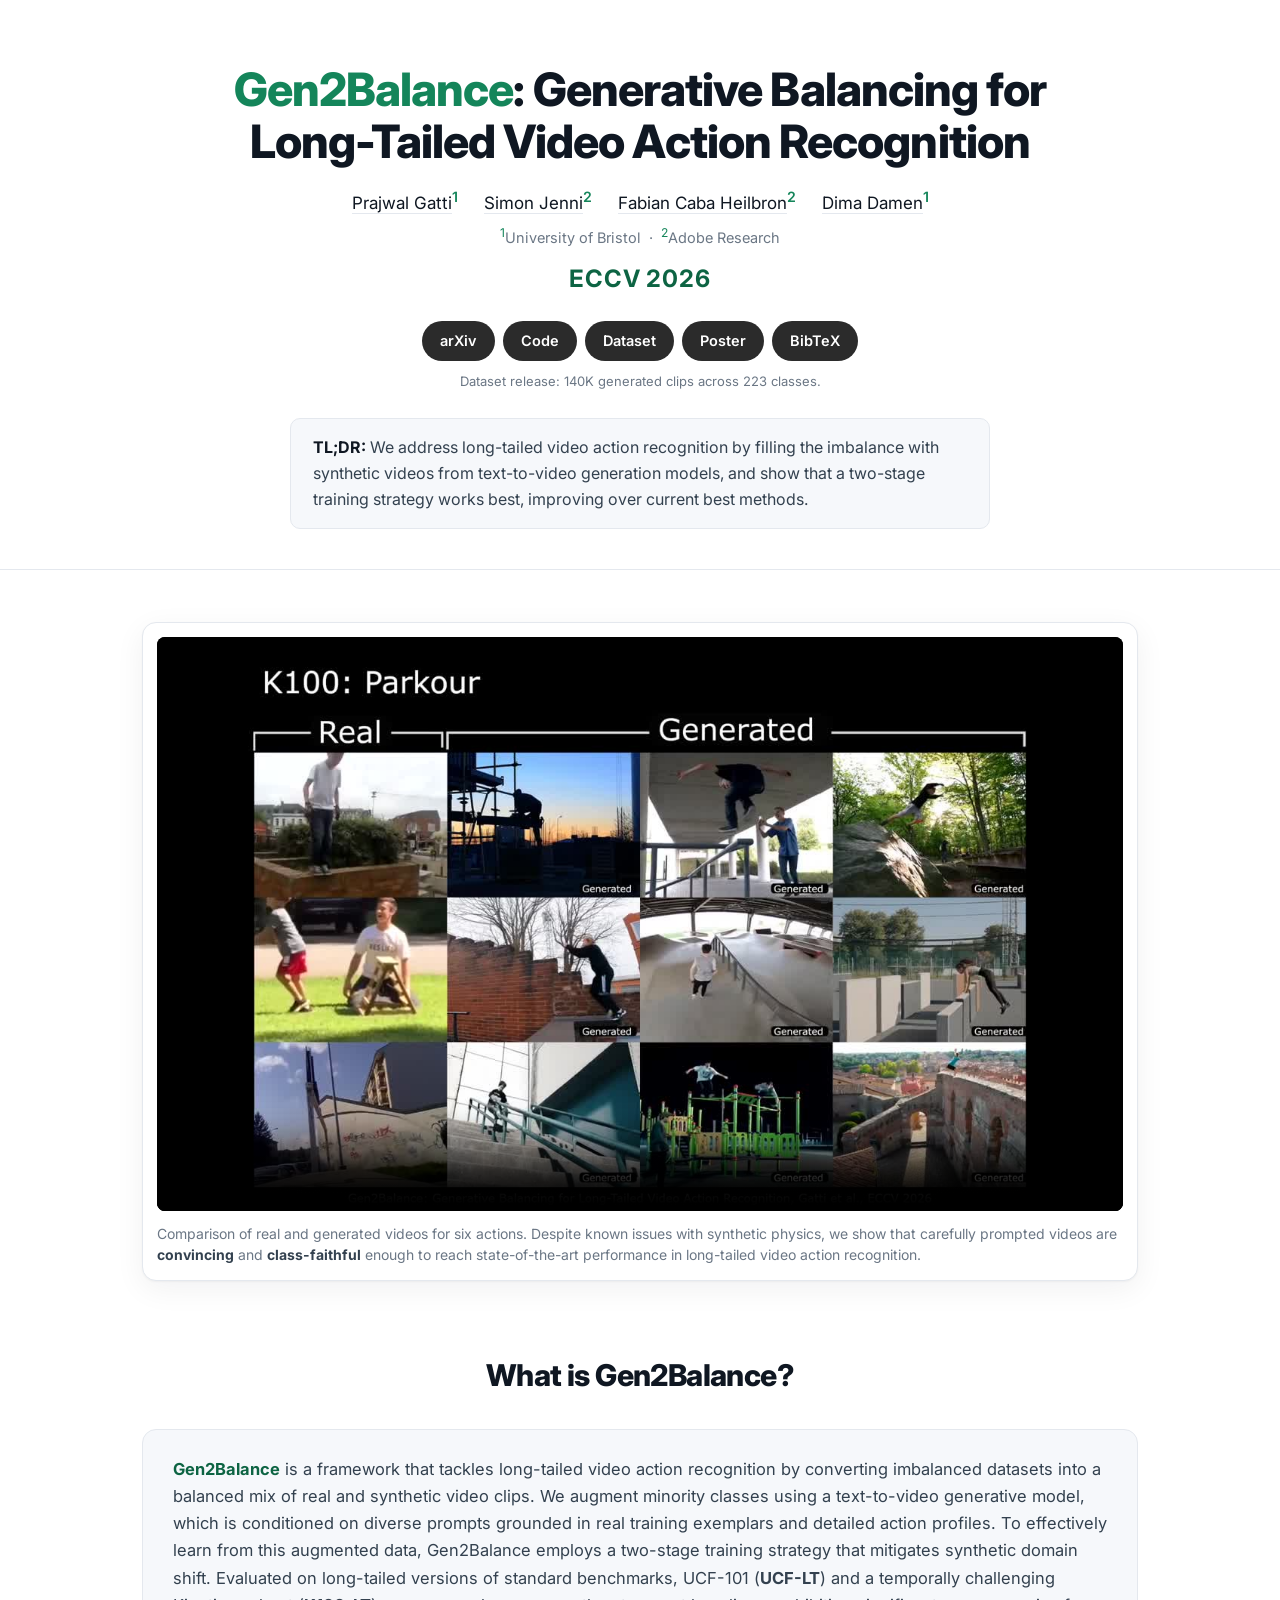
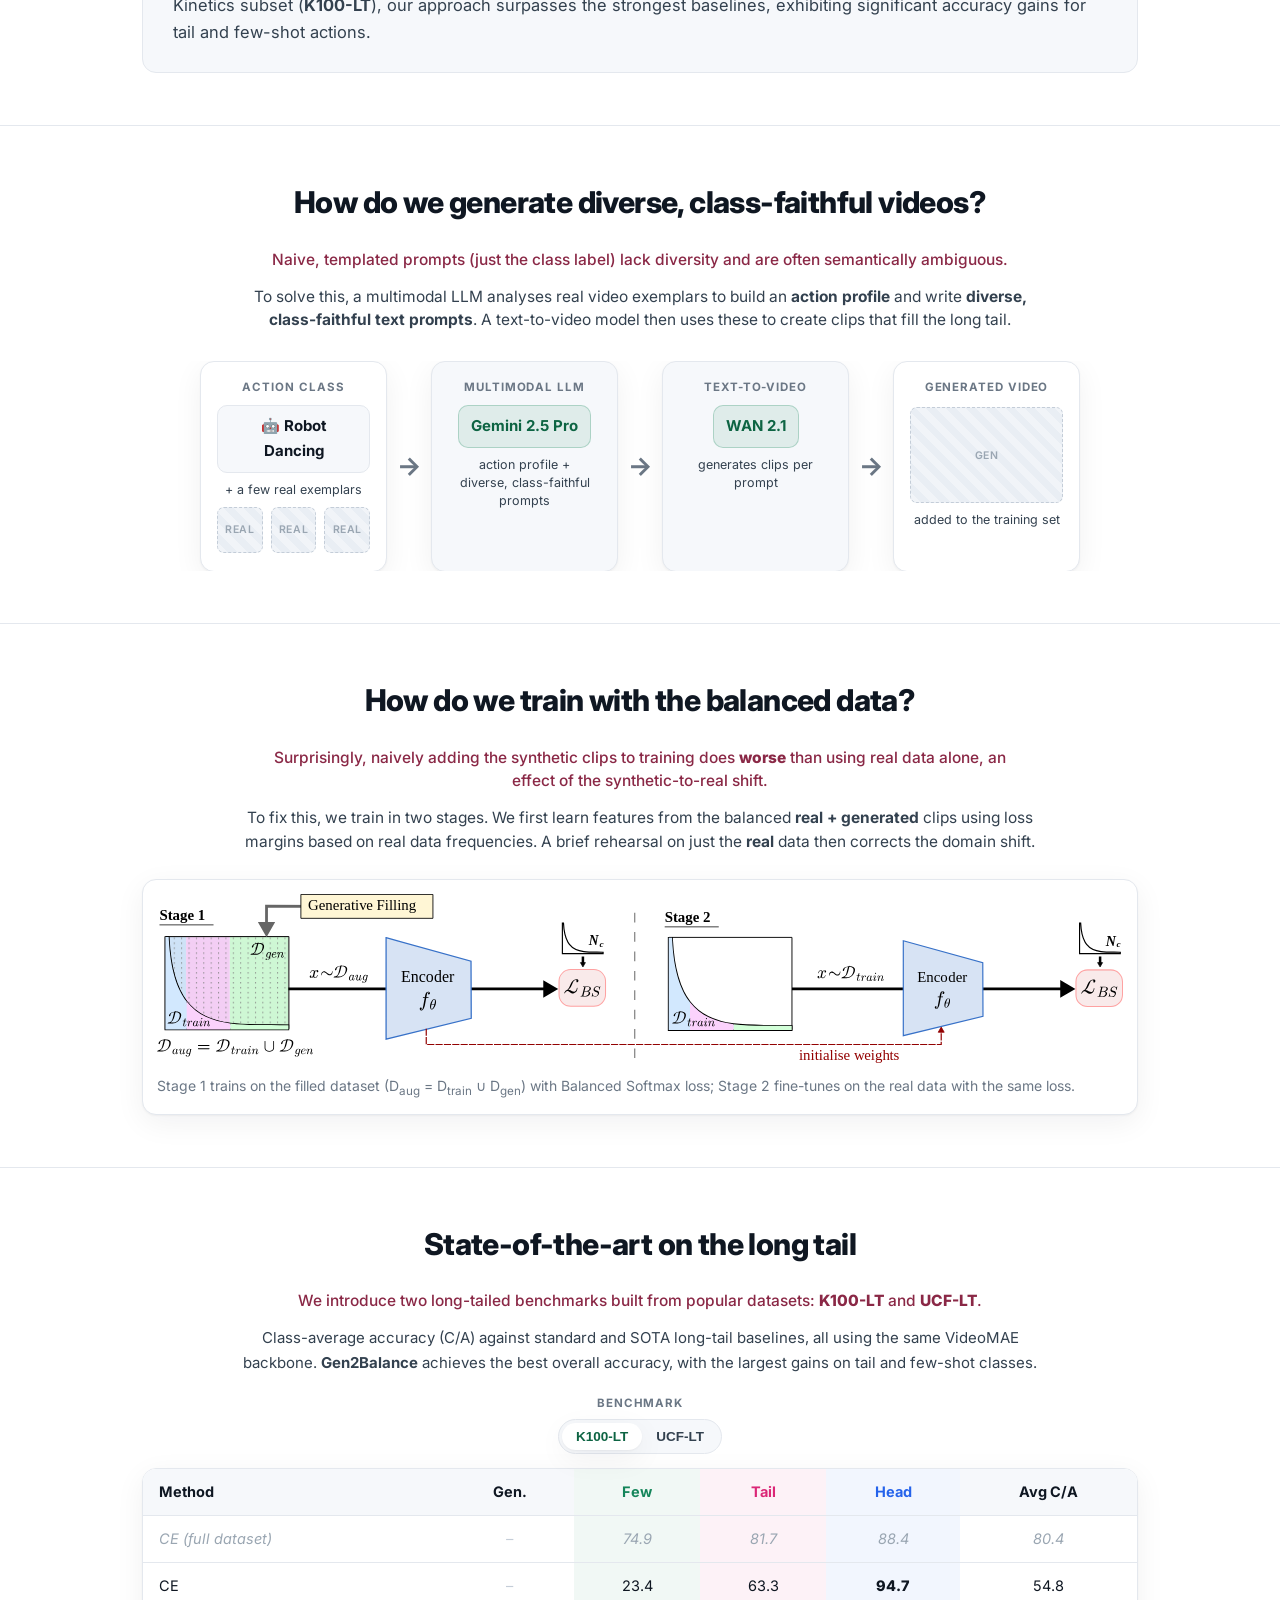
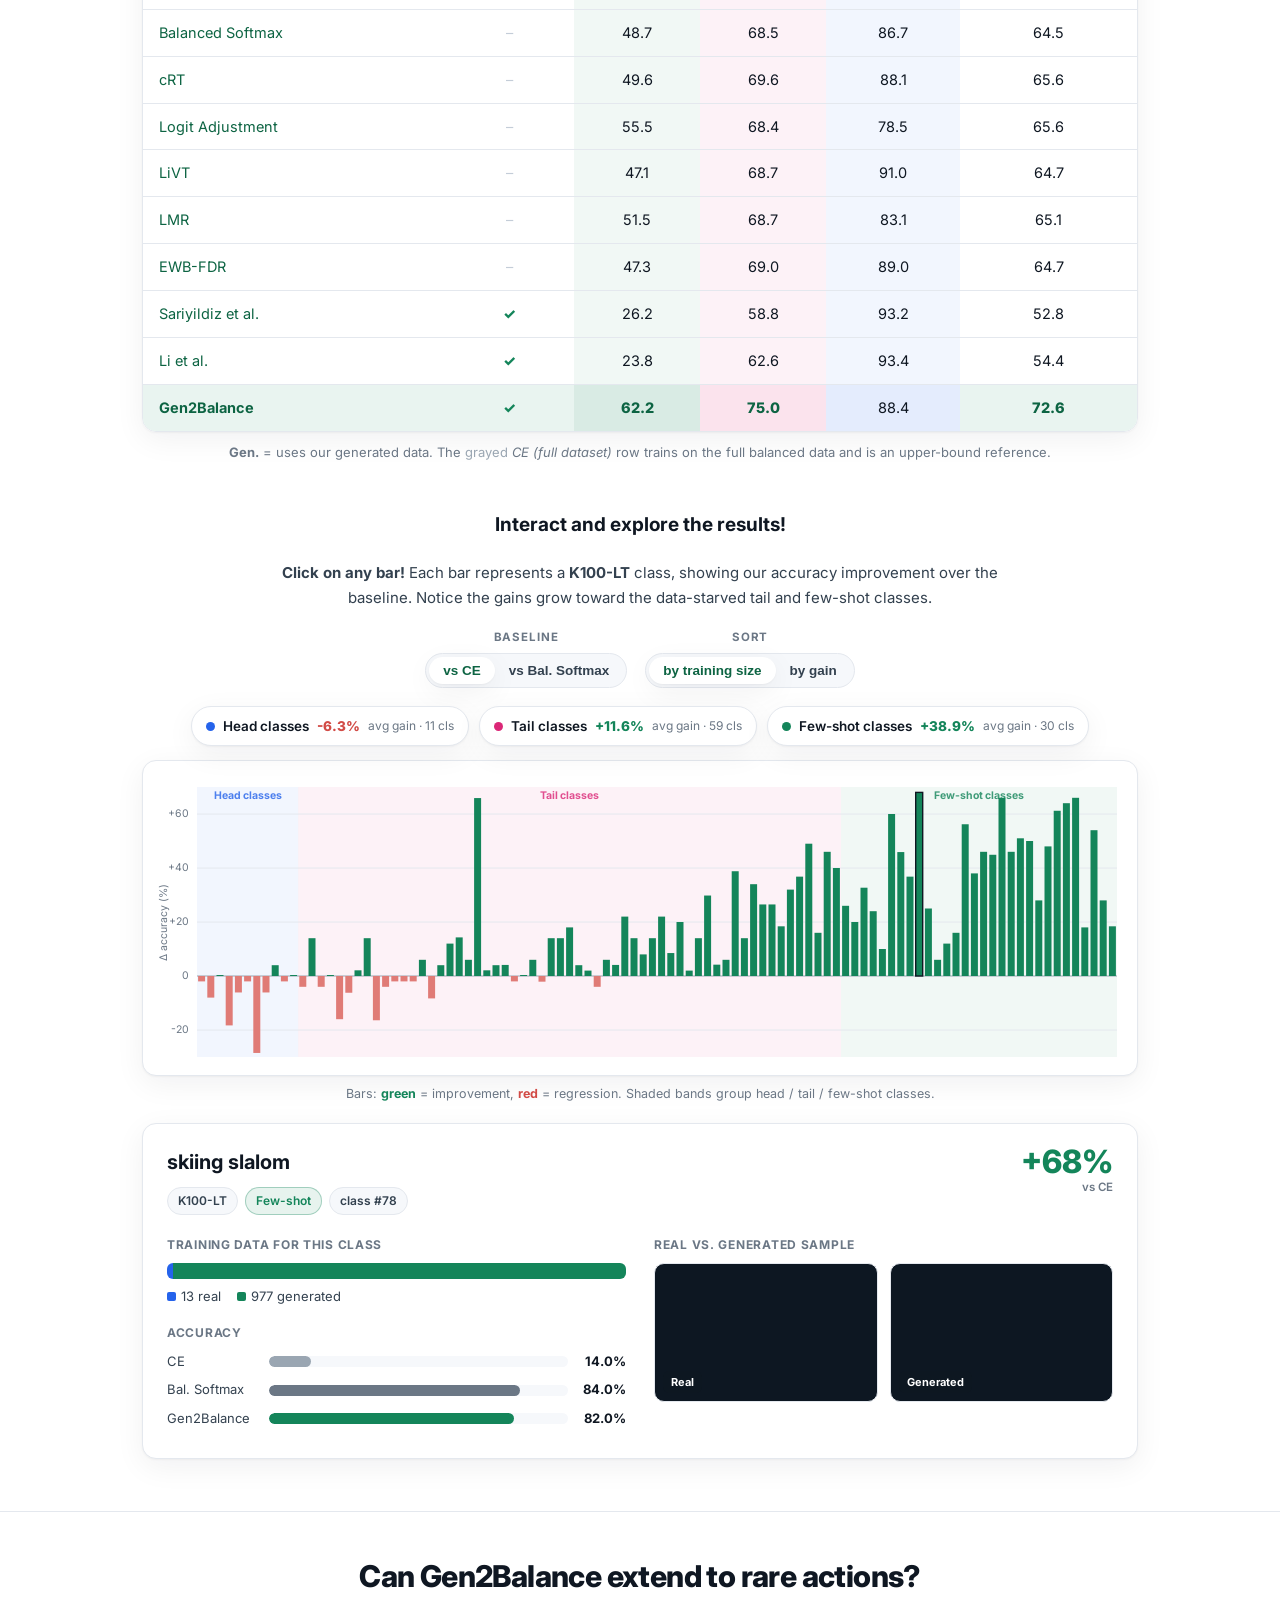
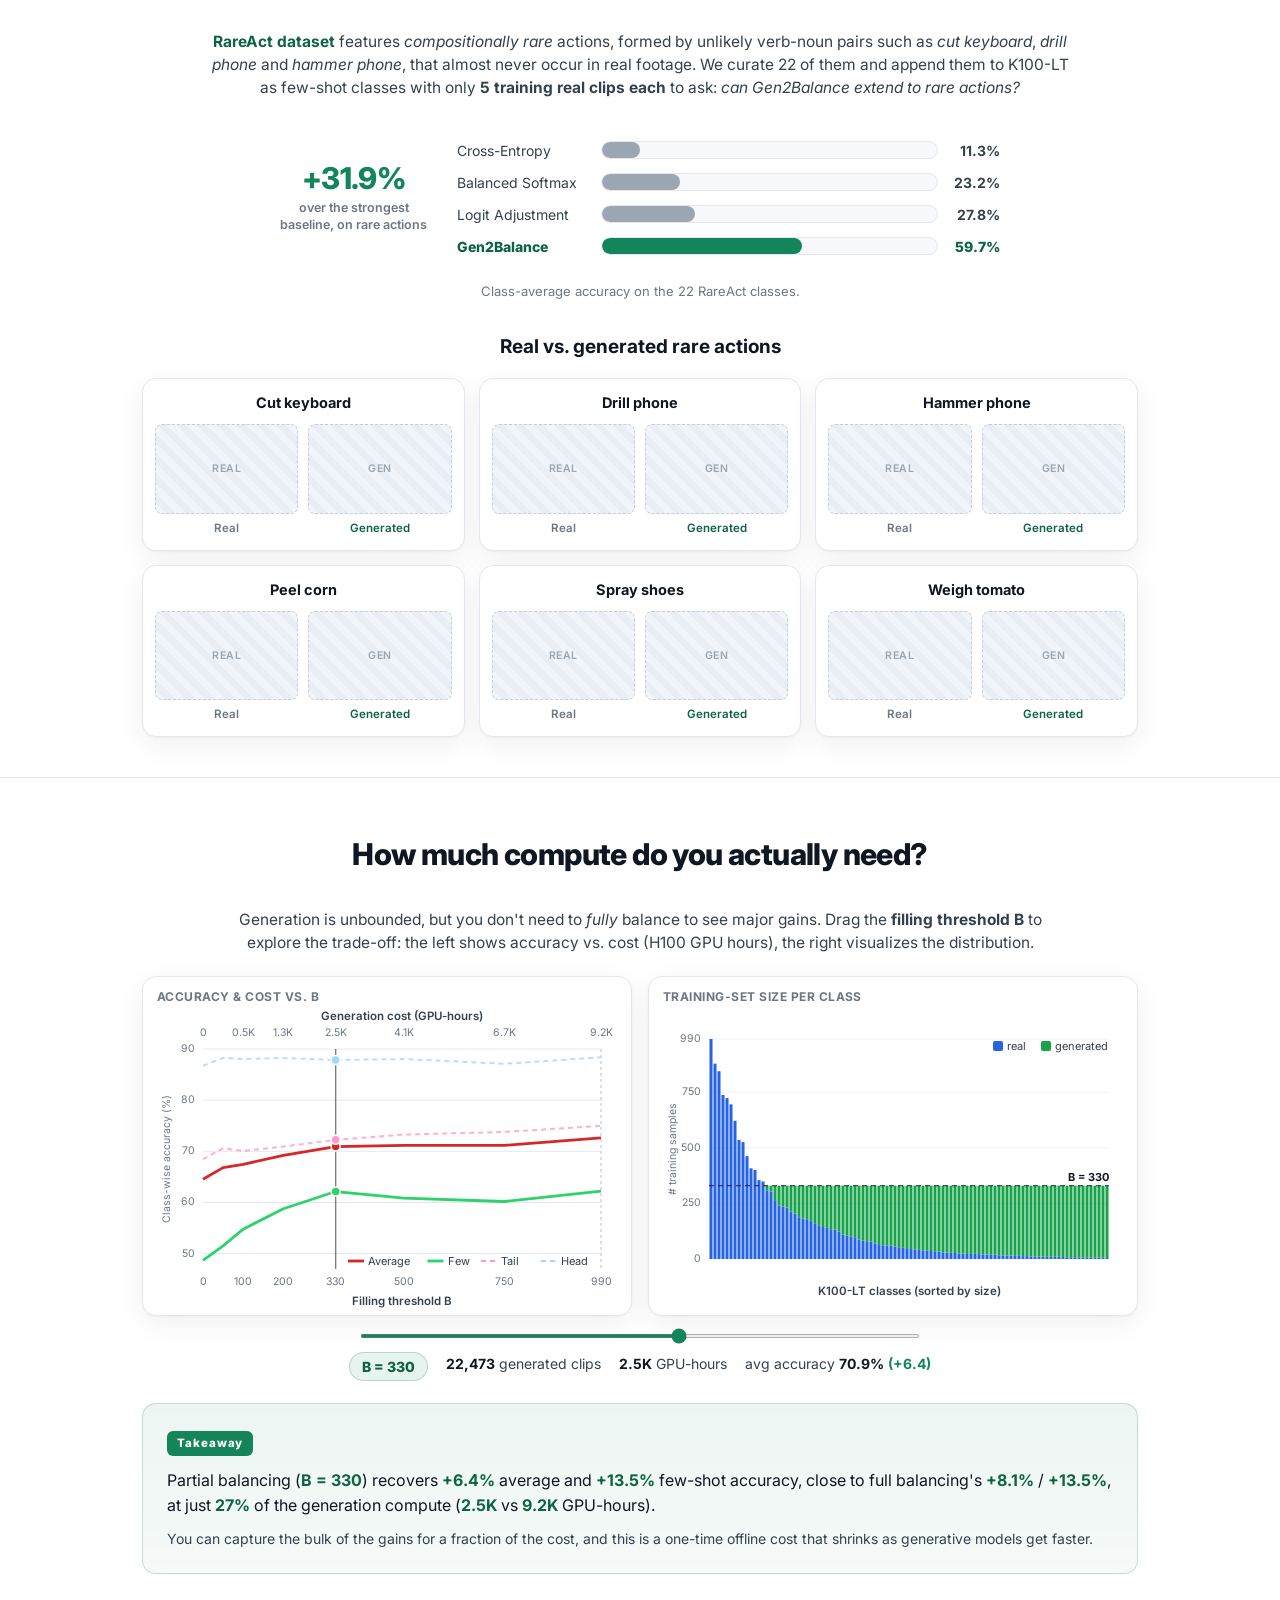
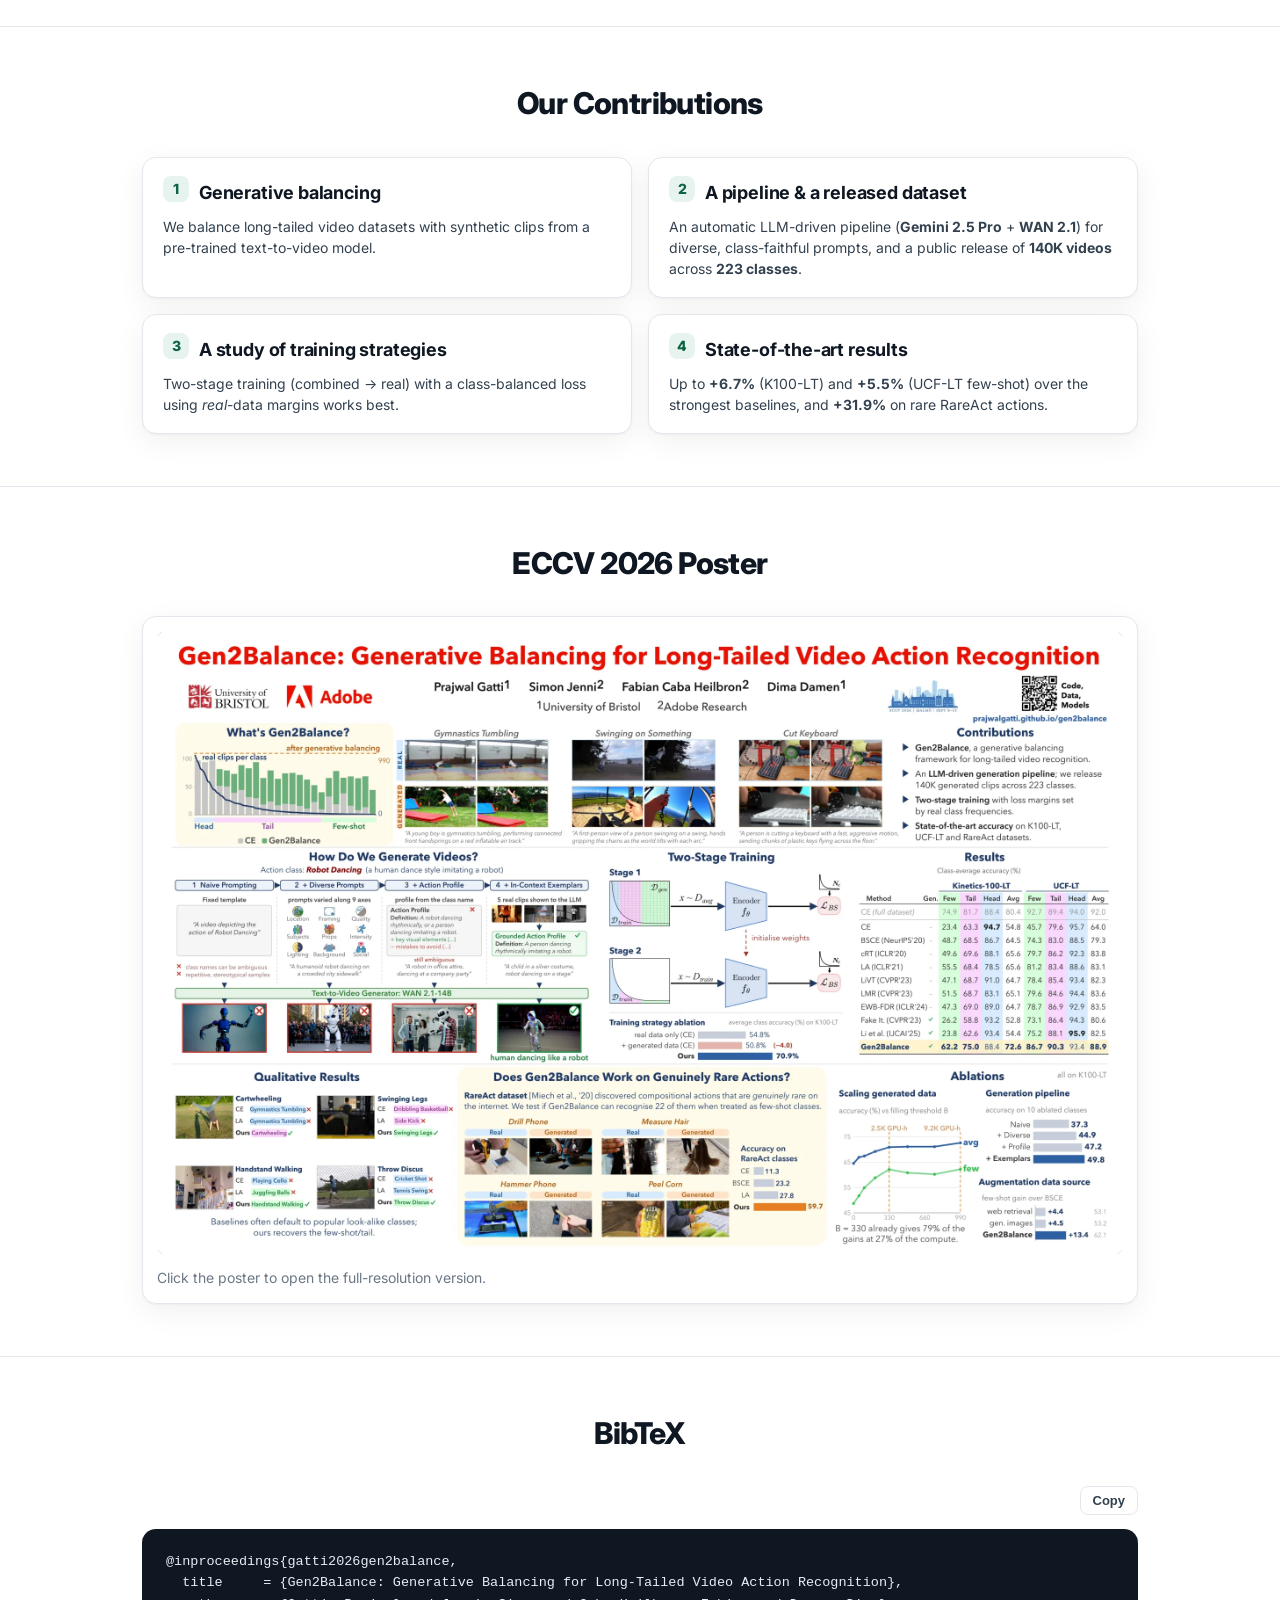
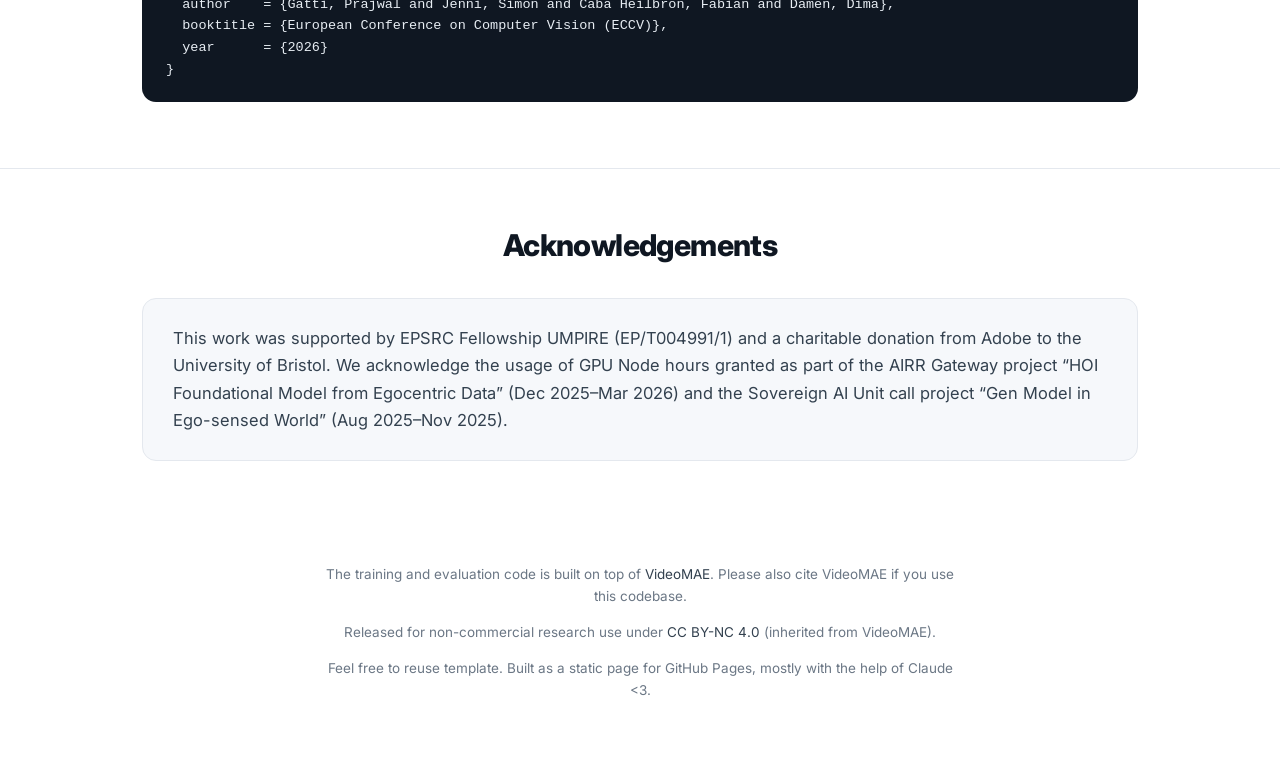
==== commit 9d64839a: "Update webpage; gen2balance poster" ====
--- a/gen2balance/index.html
+++ b/gen2balance/index.html
@@ -16,7 +16,7 @@
   <link rel="preconnect" href="https://fonts.googleapis.com" />
   <link rel="preconnect" href="https://fonts.gstatic.com" crossorigin />
   <link href="https://fonts.googleapis.com/css2?family=Inter:wght@400;500;600;700;800&display=swap" rel="stylesheet" />
-  <link rel="stylesheet" href="static/css/style.css?v=22" />
+  <link rel="stylesheet" href="static/css/style.css?v=25" />
 </head>
 <body>
 
@@ -39,36 +39,16 @@
 
       <p class="venue-line"><span class="venue">ECCV 2026</span></p>
 
-      <!-- ============ BUTTONS ============
-           TODO(author): point href="#" to the real URLs (arXiv, dataset, Twitter/X thread).
-           Code button assumes the repo is github.com/prajwalgatti/gen2balance, fix if different. -->
       <div class="buttons">
-        <a class="btn" href="https://arxiv.org/abs/2606.22416">
-          <svg class="ico" viewBox="0 0 24 24" fill="none" stroke="currentColor" stroke-width="2"><path d="M4 4h16v16H4z"/><path d="M8 8h8M8 12h8M8 16h5"/></svg>
-          arXiv
-        </a>
-        <a class="btn btn--ghost" href="https://github.com/prajwalgatti/gen2balance">
-          <svg class="ico" viewBox="0 0 24 24" fill="currentColor"><path d="M12 .5A11.5 11.5 0 0 0 .5 12a11.5 11.5 0 0 0 7.86 10.92c.58.1.79-.25.79-.56v-2c-3.2.7-3.88-1.37-3.88-1.37-.53-1.34-1.3-1.7-1.3-1.7-1.06-.72.08-.71.08-.71 1.17.08 1.79 1.2 1.79 1.2 1.04 1.78 2.73 1.27 3.4.97.1-.75.41-1.27.74-1.56-2.56-.29-5.26-1.28-5.26-5.7 0-1.26.45-2.29 1.19-3.1-.12-.29-.52-1.46.11-3.05 0 0 .97-.31 3.18 1.18a11 11 0 0 1 5.8 0c2.2-1.49 3.17-1.18 3.17-1.18.63 1.59.23 2.76.11 3.05.74.81 1.19 1.84 1.19 3.1 0 4.43-2.7 5.4-5.27 5.69.42.36.8 1.08.8 2.18v3.23c0 .31.2.67.8.56A11.5 11.5 0 0 0 23.5 12 11.5 11.5 0 0 0 12 .5z"/></svg>
-          Code
-        </a>
-        <a class="btn btn--accent" href="https://uob-my.sharepoint.com/:f:/g/personal/wq23021_bristol_ac_uk/IgA0PLwURLmfQZOl_J256iZtAY_uzFr0gTXVMWCWY4MSGd0?e=bhEztc">
-          <svg class="ico" viewBox="0 0 24 24" fill="none" stroke="currentColor" stroke-width="2"><path d="M21 15v4a2 2 0 0 1-2 2H5a2 2 0 0 1-2-2v-4"/><path d="M7 10l5 5 5-5"/><path d="M12 15V3"/></svg>
-          Dataset (140K Generated Clips)
-        </a>
-        <a class="btn btn--ghost" href="#bibtex">
-          <svg class="ico" viewBox="0 0 24 24" fill="none" stroke="currentColor" stroke-width="2"><path d="M4 19.5A2.5 2.5 0 0 1 6.5 17H20"/><path d="M6.5 2H20v20H6.5A2.5 2.5 0 0 1 4 19.5v-15A2.5 2.5 0 0 1 6.5 2z"/></svg>
-          BibTeX
-        </a>
-        <!-- <a class="btn btn--ghost" href="#">
-          <svg class="ico" viewBox="0 0 24 24" fill="currentColor"><path d="M18.244 2.25h3.308l-7.227 8.26 8.502 11.24h-6.66l-5.214-6.817L4.99 21.75H1.68l7.73-8.835L1.254 2.25H8.08l4.713 6.231zm-1.161 17.52h1.833L7.084 4.126H5.117z"/></svg>
-          Thread
-        </a> -->
-      </div>
-
-      <!-- <details class="tldr-details"> -->
-        <!-- <summary class="tldr-summary">Read the TL;DR<span class="tldr-chev">&#9662;</span></summary> -->
-        <p class="tldr-body"><b>TL;DR:</b> We address long-tailed video action recognition by filling the imbalance with synthetic videos from text-to-video generation models, and show that a two-stage training strategy works best, improving over current best methods.</p>
-      <!-- </details> -->
+        <a class="btn" href="https://arxiv.org/abs/2606.22416">arXiv</a>
+        <a class="btn" href="https://github.com/prajwalgatti/gen2balance">Code</a>
+        <a class="btn" href="https://uob-my.sharepoint.com/:f:/g/personal/wq23021_bristol_ac_uk/IgA-JUlcNvFBRoIGe20gxxEUATkJc-aZQxiznE7KmAlKBuk?e=RJ4rYn">Dataset</a>
+        <a class="btn" href="#poster">Poster</a>
+        <a class="btn" href="#bibtex">BibTeX</a>
+      </div>
+      <p class="buttons-note">Dataset release: 140K generated clips across 223 classes.</p>
+
+      <p class="tldr-body"><b>TL;DR:</b> We address long-tailed video action recognition by filling the imbalance with synthetic videos from text-to-video generation models, and show that a two-stage training strategy works best, improving over current best methods.</p>
     </div>
   </header>
 
@@ -352,6 +332,20 @@
     </div>
   </section>
 
+  <!-- ========================= POSTER ========================= -->
+  <section id="poster">
+    <div class="container">
+      <div class="section-eyebrow">Poster</div>
+      <h2 class="section-title">ECCV 2026 Poster</h2>
+      <figure class="fig">
+        <a href="static/images/gen2balance_poster.png" target="_blank">
+          <img src="static/images/gen2balance_poster.webp" alt="Gen2Balance ECCV 2026 poster." loading="lazy" />
+        </a>
+        <figcaption>Click the poster to open the full-resolution version.</figcaption>
+      </figure>
+    </div>
+  </section>
+
   <!-- ========================= BIBTEX ========================= -->
   <section id="bibtex">
     <div class="container">
--- a/gen2balance/static/css/style.css
+++ b/gen2balance/static/css/style.css
@@ -40,9 +40,7 @@
 
 /* ---------- Hero ---------- */
 .hero {
-  background:
-    radial-gradient(1200px 500px at 50% -200px, rgba(20,133,90,.10), transparent 60%),
-    linear-gradient(180deg, var(--bg-soft), var(--bg));
+  background: var(--bg);
   border-bottom: 1px solid var(--line);
   padding: 64px 0 40px;
   text-align: center;
@@ -58,30 +56,16 @@
 }
 .venue-line { margin: 10px 0 2px; }
 
-/* collapsible TL;DR (subtle toggle, below the buttons) */
-.tldr-details { max-width: 720px; margin: 14px auto 0; text-align: center; }
-.tldr-summary {
-  display: inline-flex; align-items: center; gap: 6px; cursor: pointer;
-  list-style: none; user-select: none;
-  font-size: 13px; font-weight: 600; color: var(--muted);
-  padding: 3px 6px; border-radius: 8px; transition: color .15s;
-}
-.tldr-summary::-webkit-details-marker { display: none; }
-.tldr-summary:hover { color: var(--accent-dk); }
-.tldr-chev { font-size: 9px; transition: transform .2s; }
-.tldr-details[open] .tldr-summary { color: var(--accent-dk); }
-.tldr-details[open] .tldr-chev { transform: rotate(180deg); }
-.tldr-details:not([open]) .tldr-body { display: none; }
+/* TL;DR: neutral panel under the buttons */
 .tldr-body {
-  margin: 10px auto 0; max-width: 720px;
-  padding: 14px 20px; text-align: left;
-  font-size: 15.5px; line-height: 1.55; color: var(--ink);
-  background: linear-gradient(180deg, rgba(20,133,90,.07), rgba(20,133,90,.04));
-  border: 1px solid rgba(20,133,90,.22);
-  border-left: 4px solid var(--accent);
-  border-radius: 12px;
-}
-.tldr-body b { color: var(--accent-dk); }
+  margin: 26px auto 0; max-width: 700px;
+  padding: 16px 22px; text-align: left;
+  font-size: 16px; line-height: 1.6; color: var(--ink-soft);
+  background: var(--bg-soft);
+  border: 1px solid var(--line);
+  border-radius: 10px;
+}
+.tldr-body b { color: var(--ink); font-weight: 700; }
 
 .title {
   font-size: clamp(28px, 4.6vw, 46px);
@@ -132,29 +116,33 @@
 .buttons {
   display: flex;
   flex-wrap: wrap;
-  gap: 10px;
+  gap: 8px;
   justify-content: center;
-  margin: 15px auto 4px;
-}
-/* dark rounded-pill publication buttons (Nerfies / WiLoR style) */
+  margin: 22px auto 0;
+}
+/* dark rounded-pill publication buttons (Nerfies / WiLoR style), text only */
 .btn {
-  display: inline-flex;
-  align-items: center;
-  gap: 9px;
-  padding: 10px 20px;
+  display: inline-block;
+  padding: 8px 18px;
   border-radius: 999px;
   font-weight: 600;
-  font-size: 15px;
-  background: #363636;
+  font-size: 14.5px;
+  background: #2b2b2b;
   color: #fff;
   border: none;
   transition: background .18s ease;
 }
-.btn:hover { text-decoration: none; background: #1f1f1f; }
-.btn .ico { width: 17px; height: 17px; display: inline-block; }
+.btn:hover { text-decoration: none; background: #000; }
 /* keep all buttons the same dark pill (modifiers retained for markup compatibility) */
-.btn--ghost, .btn--accent { background: #363636; color: #fff; border: none; }
-.btn--ghost:hover, .btn--accent:hover { background: #1f1f1f; }
+.btn--ghost, .btn--accent { background: #2b2b2b; color: #fff; border: none; }
+.btn--ghost:hover, .btn--accent:hover { background: #000; }
+
+.buttons-note {
+  text-align: center;
+  font-size: 13px;
+  color: var(--muted);
+  margin: 10px auto 0;
+}
 
 /* ---------- Sections ---------- */
 section { padding: 52px 0; border-bottom: 1px solid var(--line); }
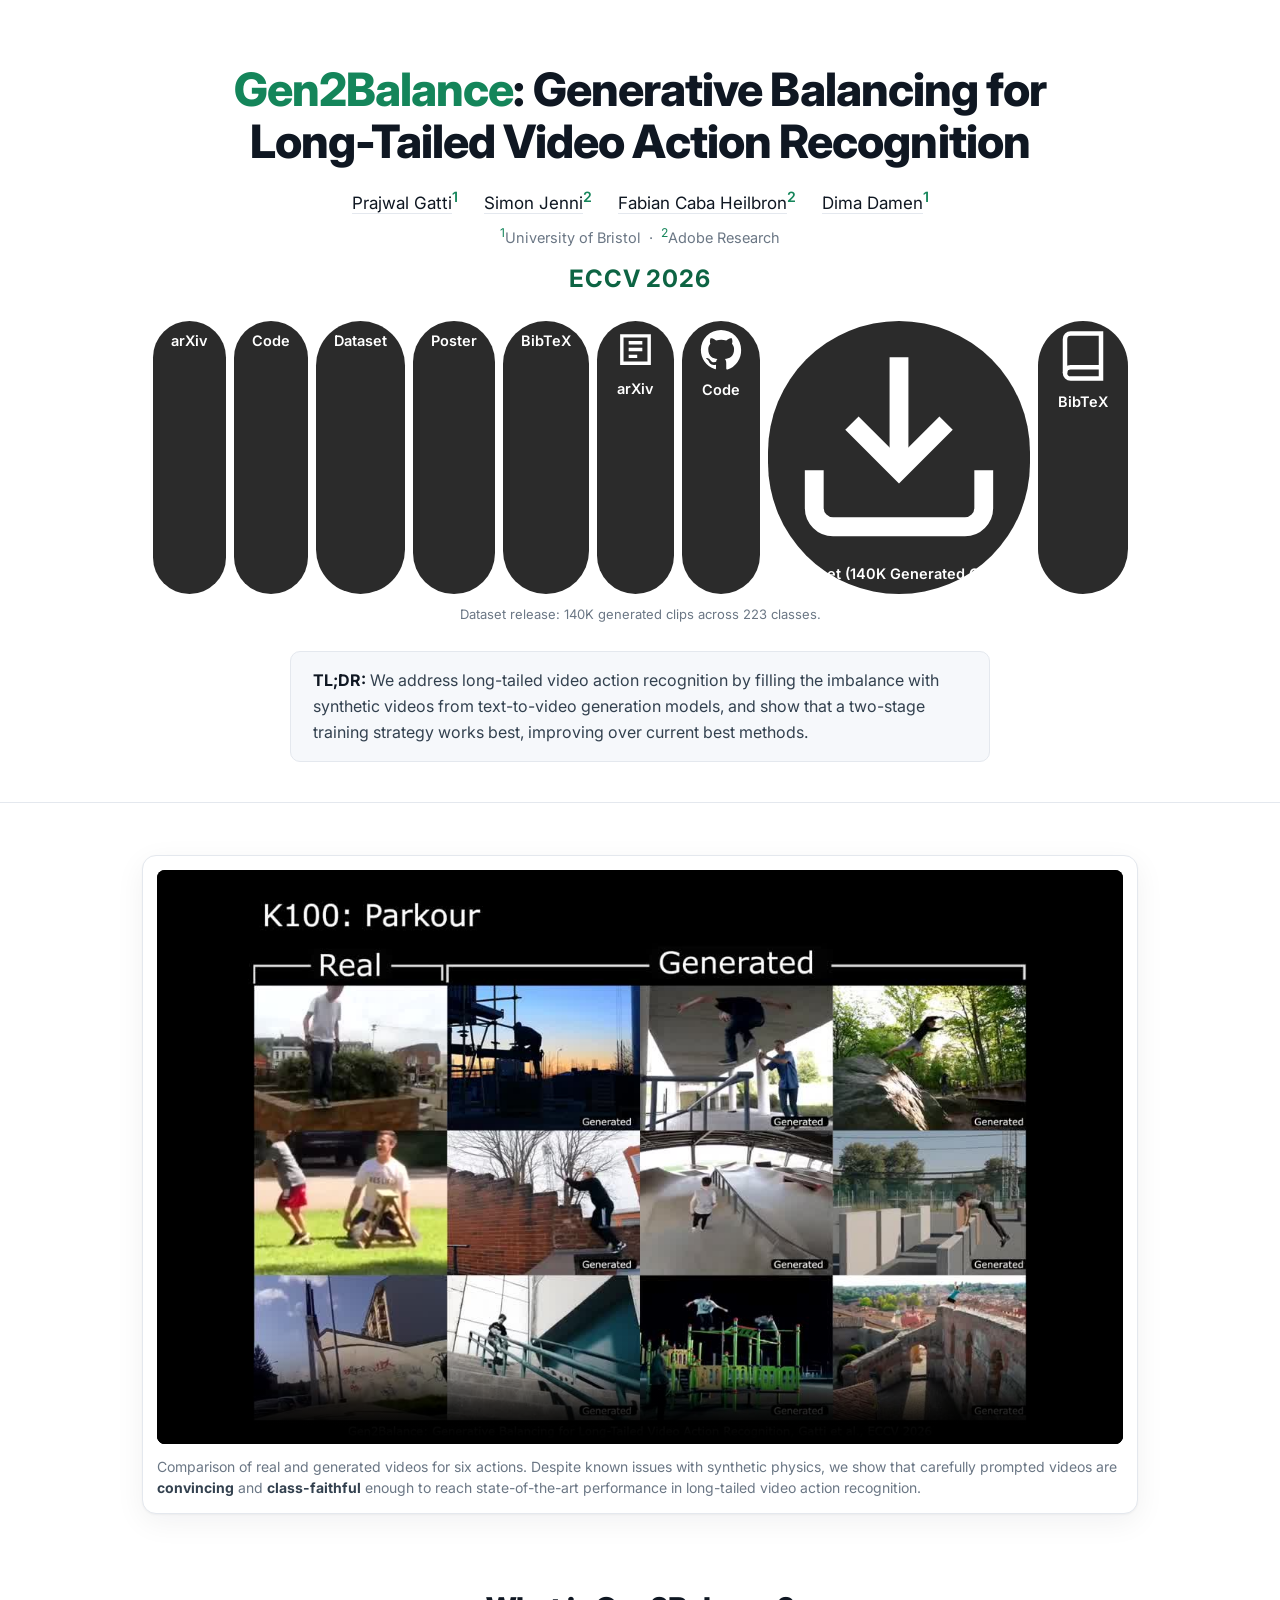
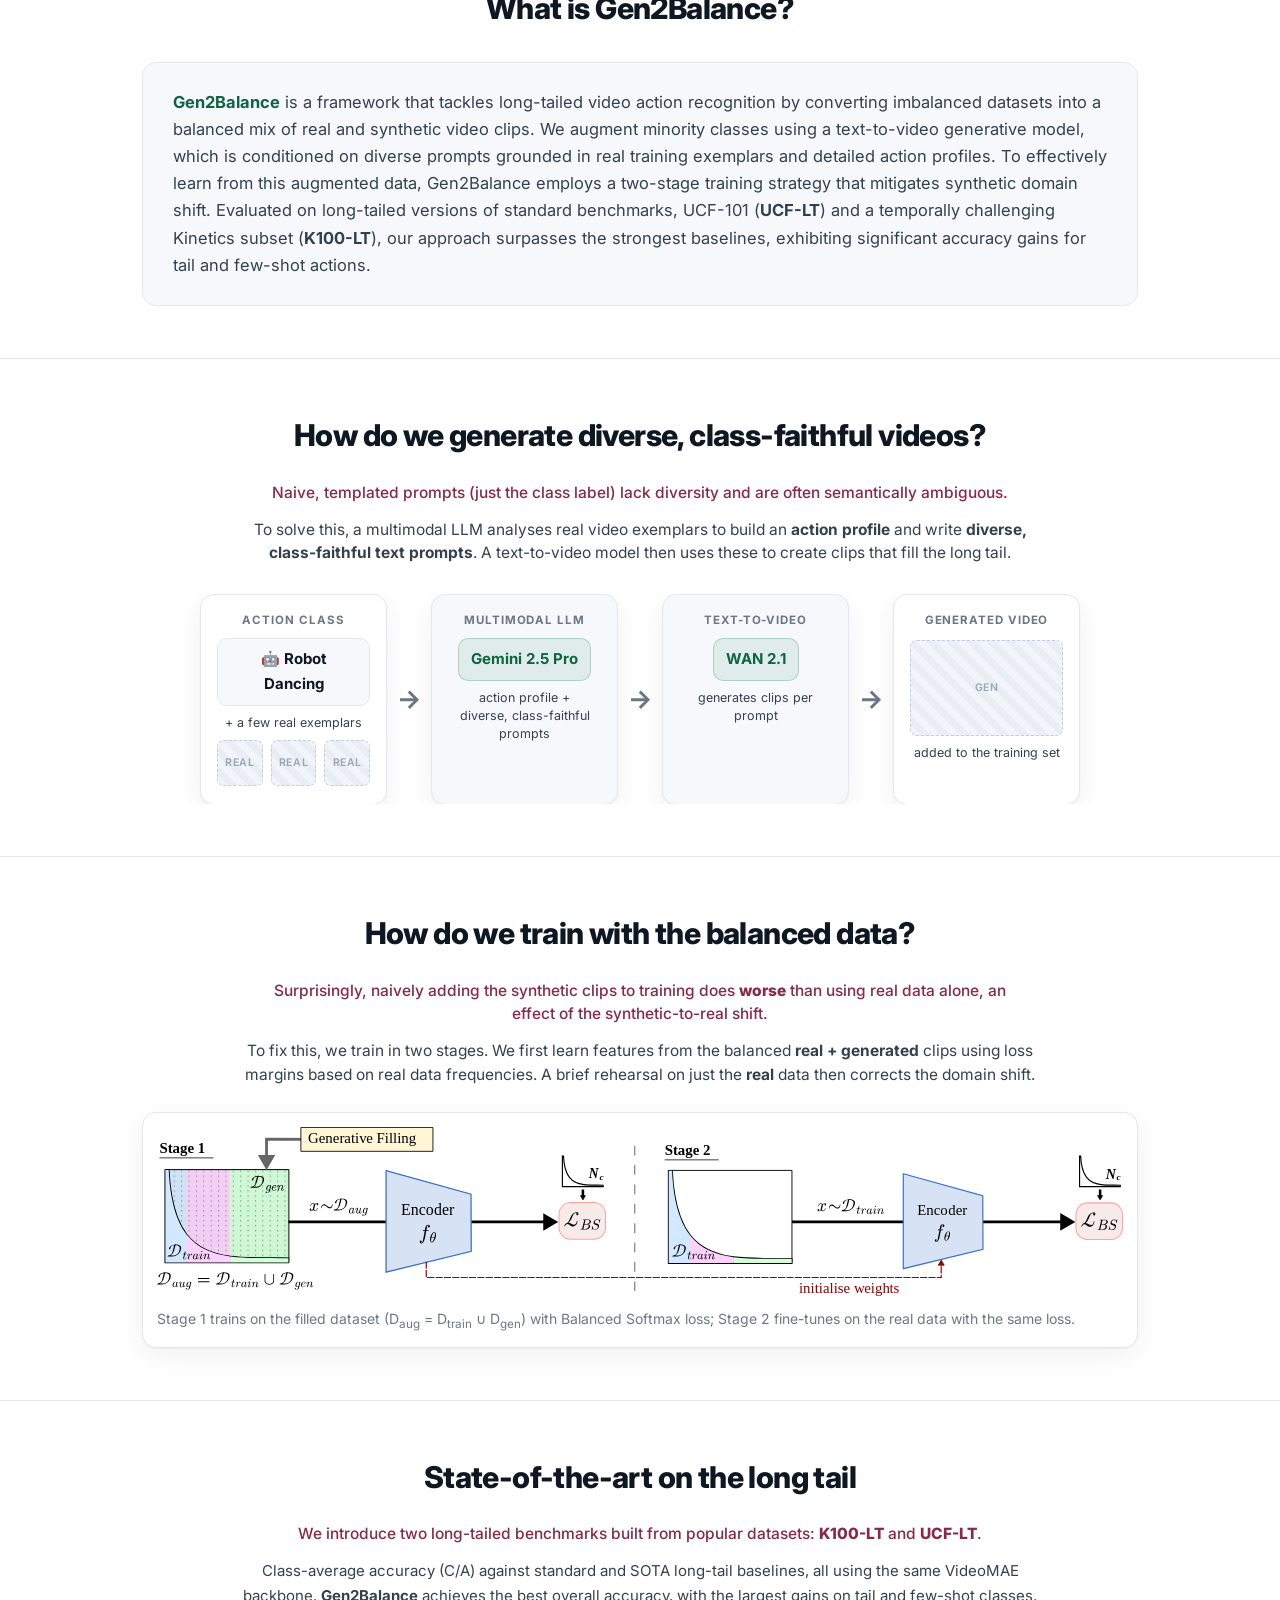
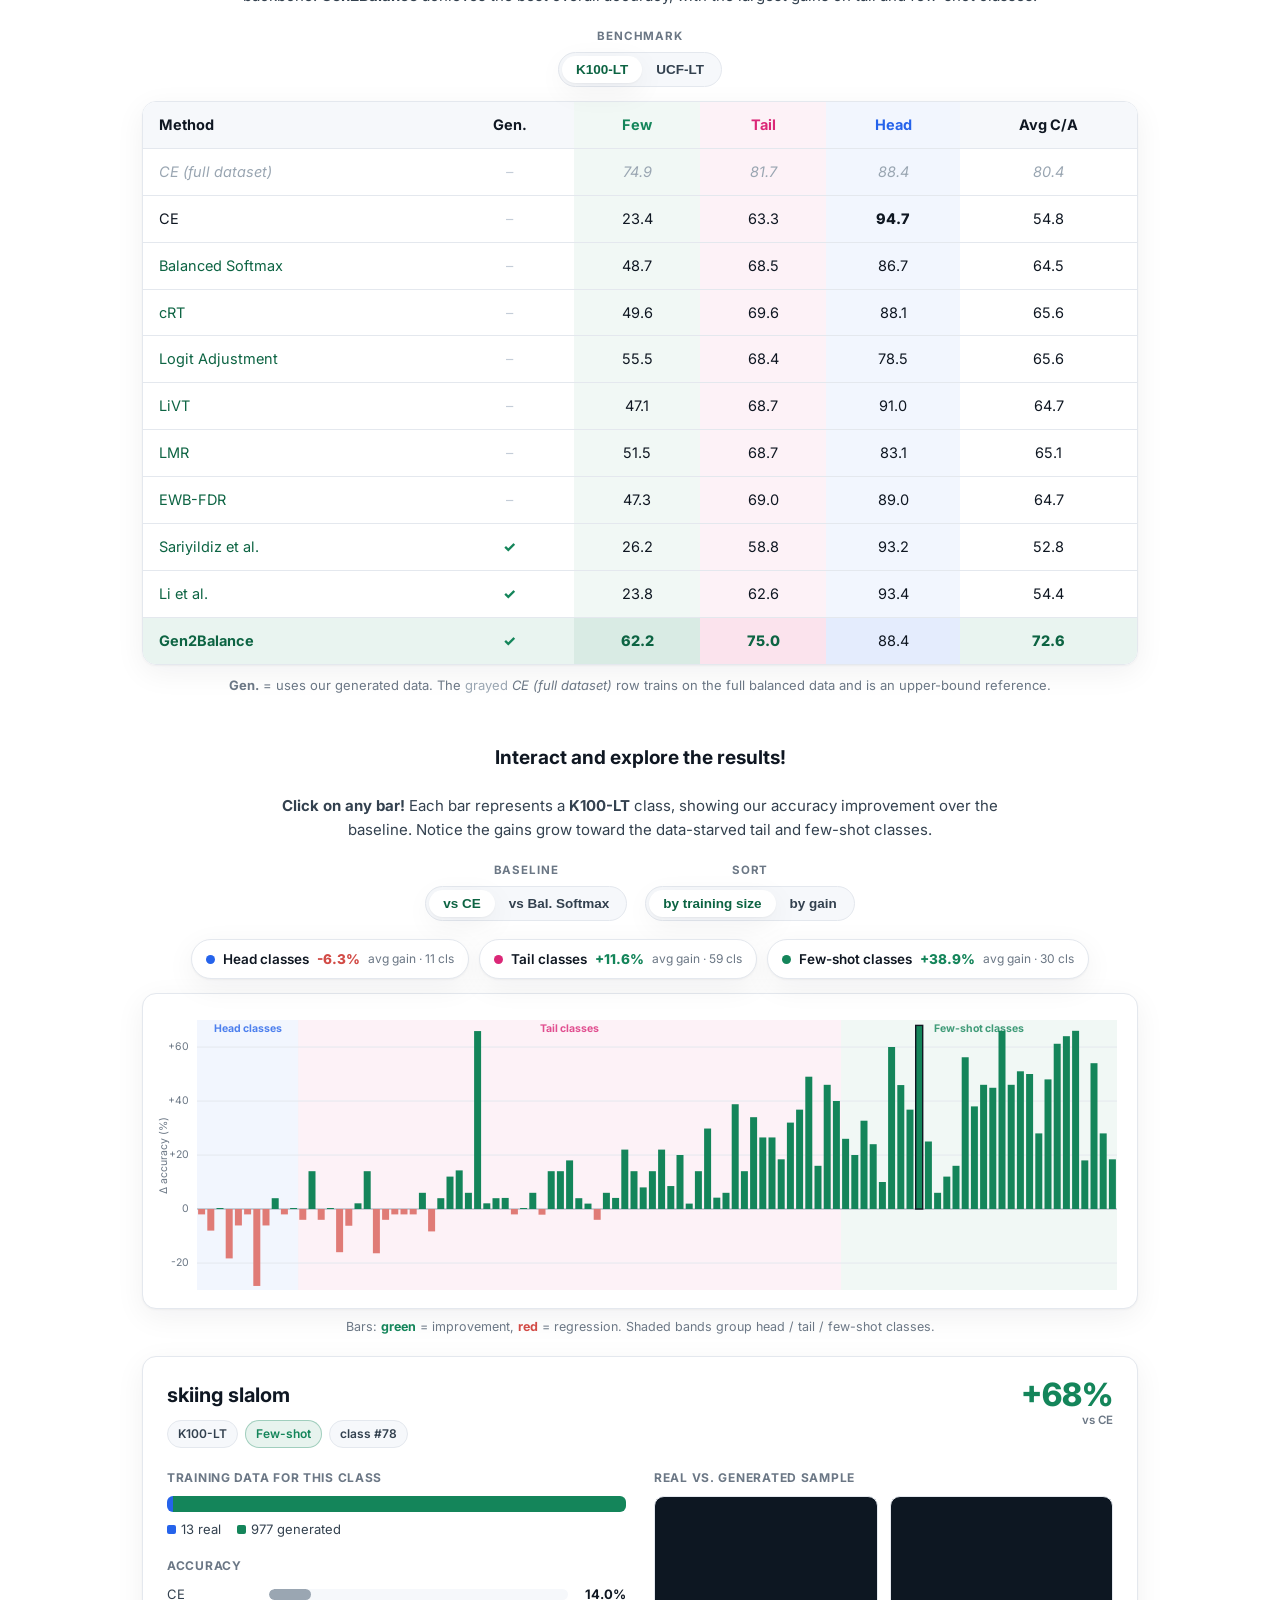
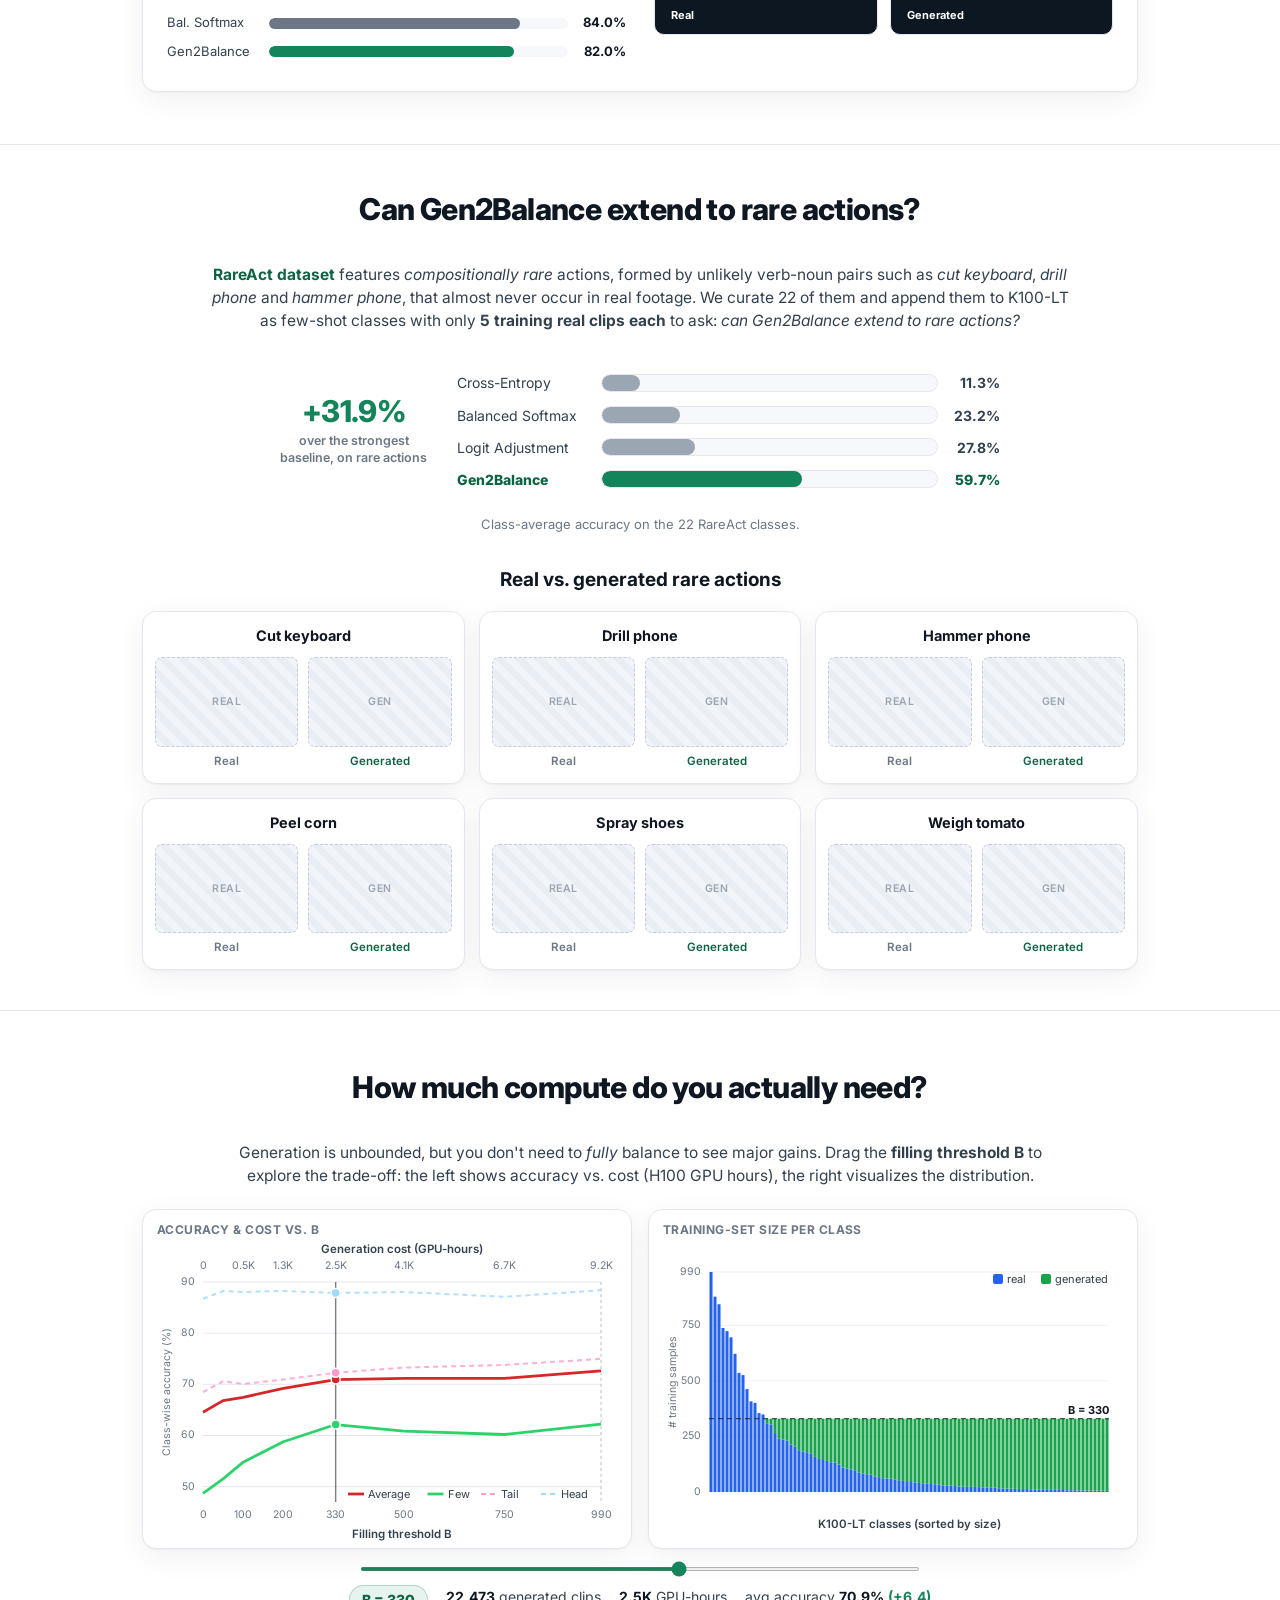
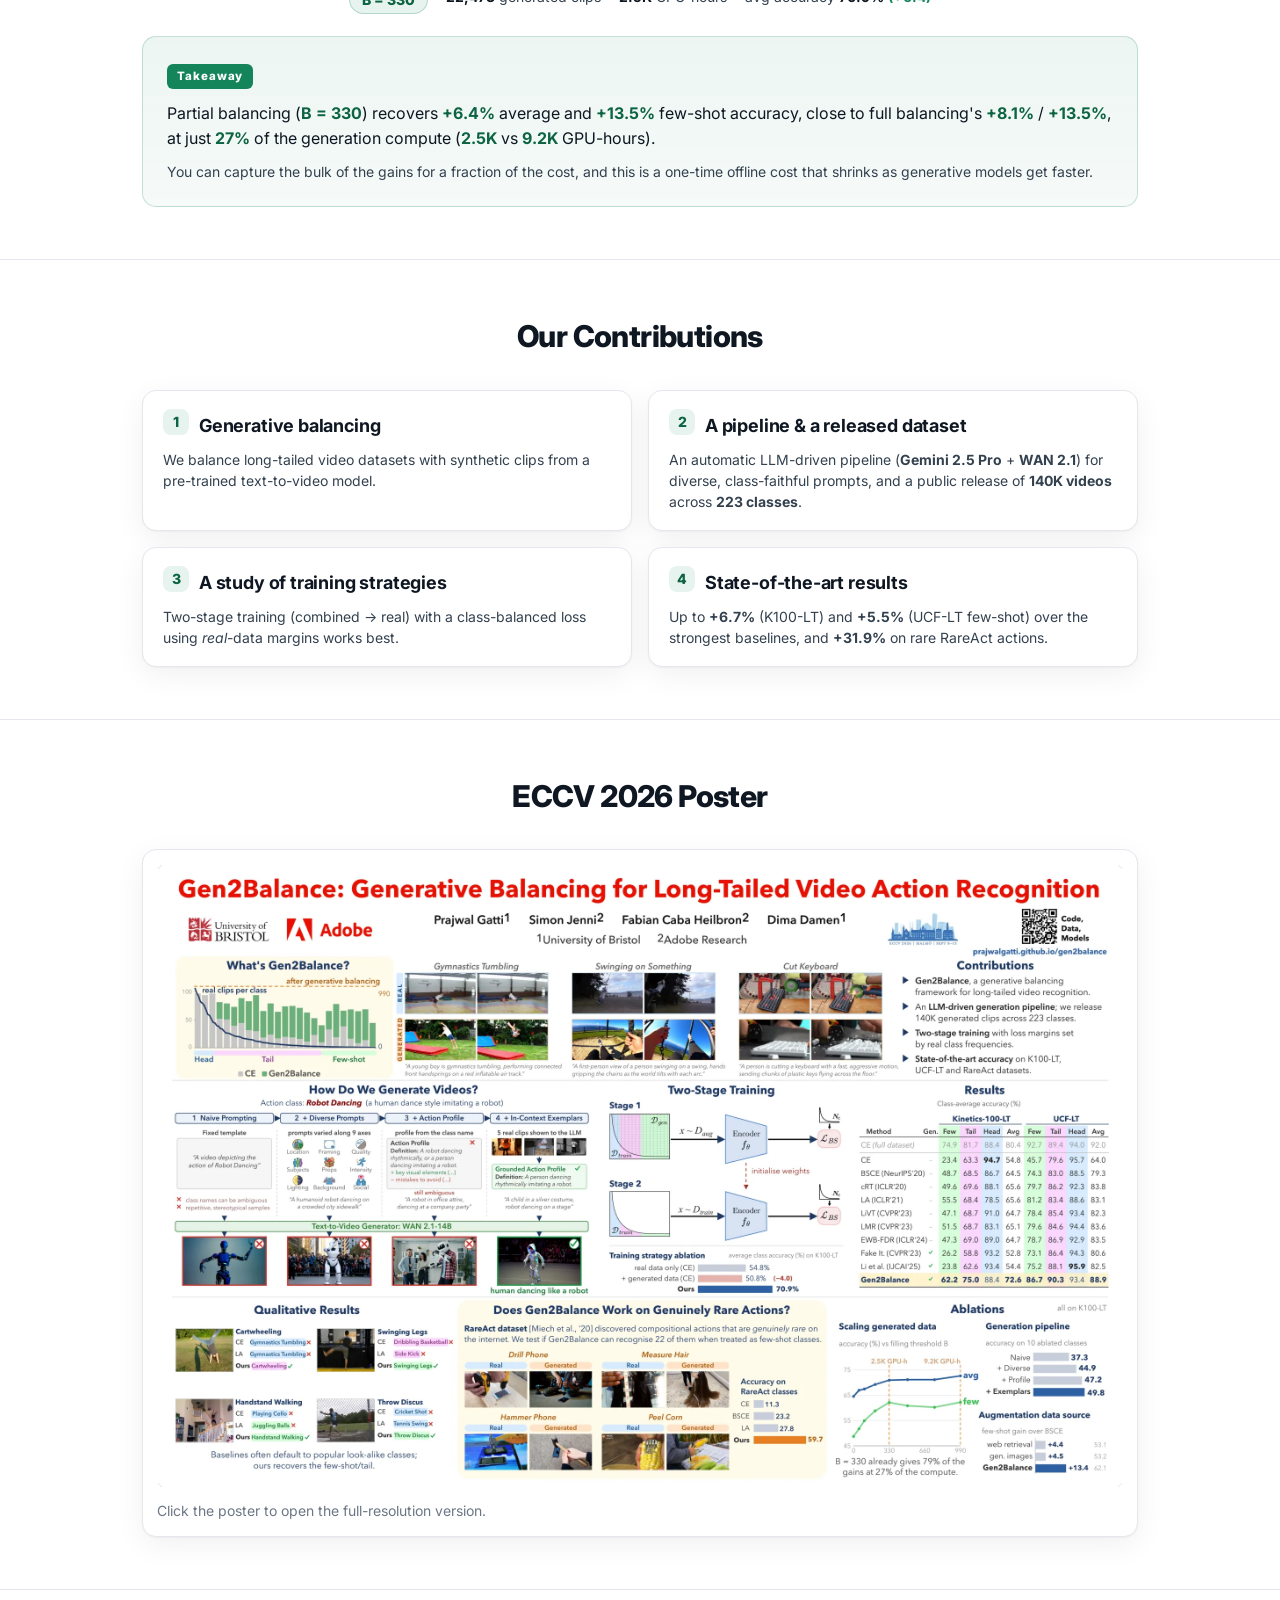
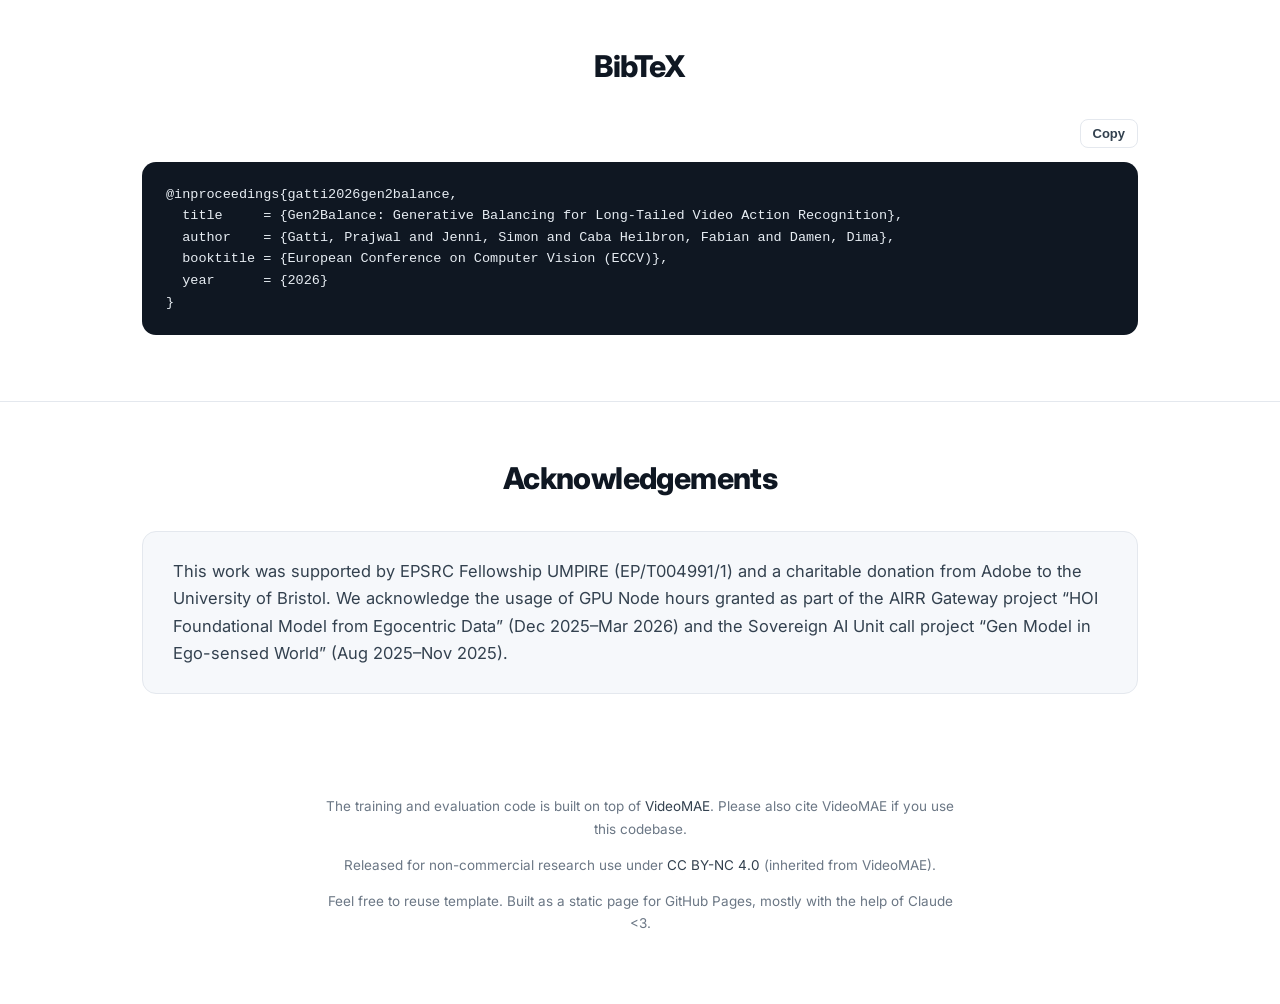
==== commit ee0fb52a: "Merge branch 'master' of https://github.com/prajwalgatti/prajwalgatti.github.io" ====
--- a/gen2balance/index.html
+++ b/gen2balance/index.html
@@ -45,6 +45,26 @@
         <a class="btn" href="https://uob-my.sharepoint.com/:f:/g/personal/wq23021_bristol_ac_uk/IgA-JUlcNvFBRoIGe20gxxEUATkJc-aZQxiznE7KmAlKBuk?e=RJ4rYn">Dataset</a>
         <a class="btn" href="#poster">Poster</a>
         <a class="btn" href="#bibtex">BibTeX</a>
+        <a class="btn" href="https://arxiv.org/abs/2606.22416">
+          <svg class="ico" viewBox="0 0 24 24" fill="none" stroke="currentColor" stroke-width="2"><path d="M4 4h16v16H4z"/><path d="M8 8h8M8 12h8M8 16h5"/></svg>
+          arXiv
+        </a>
+        <a class="btn btn--ghost" href="https://github.com/prajwalgatti/gen2balance">
+          <svg class="ico" viewBox="0 0 24 24" fill="currentColor"><path d="M12 .5A11.5 11.5 0 0 0 .5 12a11.5 11.5 0 0 0 7.86 10.92c.58.1.79-.25.79-.56v-2c-3.2.7-3.88-1.37-3.88-1.37-.53-1.34-1.3-1.7-1.3-1.7-1.06-.72.08-.71.08-.71 1.17.08 1.79 1.2 1.79 1.2 1.04 1.78 2.73 1.27 3.4.97.1-.75.41-1.27.74-1.56-2.56-.29-5.26-1.28-5.26-5.7 0-1.26.45-2.29 1.19-3.1-.12-.29-.52-1.46.11-3.05 0 0 .97-.31 3.18 1.18a11 11 0 0 1 5.8 0c2.2-1.49 3.17-1.18 3.17-1.18.63 1.59.23 2.76.11 3.05.74.81 1.19 1.84 1.19 3.1 0 4.43-2.7 5.4-5.27 5.69.42.36.8 1.08.8 2.18v3.23c0 .31.2.67.8.56A11.5 11.5 0 0 0 23.5 12 11.5 11.5 0 0 0 12 .5z"/></svg>
+          Code
+        </a>
+        <a class="btn btn--accent" href="https://uob-my.sharepoint.com/:f:/g/personal/wq23021_bristol_ac_uk/IgA-JUlcNvFBRoIGe20gxxEUATkJc-aZQxiznE7KmAlKBuk?e=eVgrQG">
+          <svg class="ico" viewBox="0 0 24 24" fill="none" stroke="currentColor" stroke-width="2"><path d="M21 15v4a2 2 0 0 1-2 2H5a2 2 0 0 1-2-2v-4"/><path d="M7 10l5 5 5-5"/><path d="M12 15V3"/></svg>
+          Dataset (140K Generated Clips)
+        </a>
+        <a class="btn btn--ghost" href="#bibtex">
+          <svg class="ico" viewBox="0 0 24 24" fill="none" stroke="currentColor" stroke-width="2"><path d="M4 19.5A2.5 2.5 0 0 1 6.5 17H20"/><path d="M6.5 2H20v20H6.5A2.5 2.5 0 0 1 4 19.5v-15A2.5 2.5 0 0 1 6.5 2z"/></svg>
+          BibTeX
+        </a>
+        <!-- <a class="btn btn--ghost" href="#">
+          <svg class="ico" viewBox="0 0 24 24" fill="currentColor"><path d="M18.244 2.25h3.308l-7.227 8.26 8.502 11.24h-6.66l-5.214-6.817L4.99 21.75H1.68l7.73-8.835L1.254 2.25H8.08l4.713 6.231zm-1.161 17.52h1.833L7.084 4.126H5.117z"/></svg>
+          Thread
+        </a> -->
       </div>
       <p class="buttons-note">Dataset release: 140K generated clips across 223 classes.</p>
 
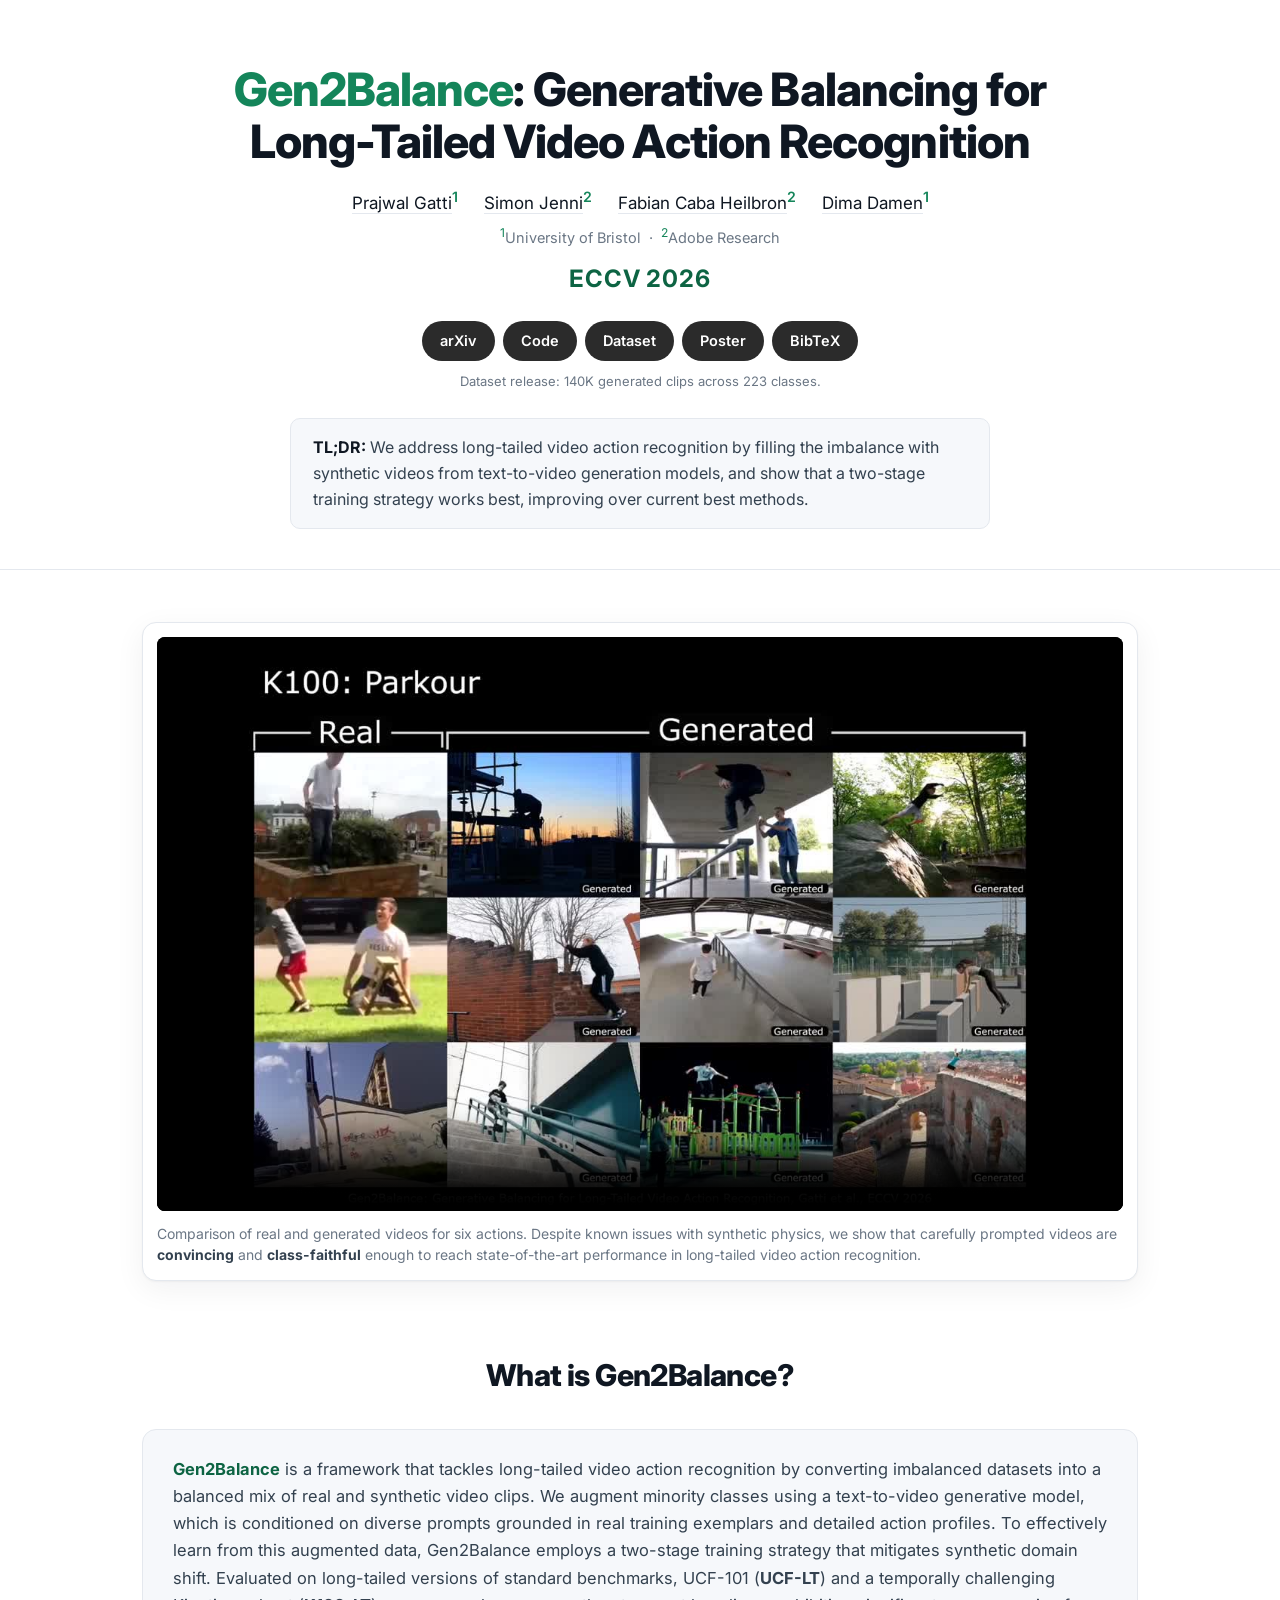
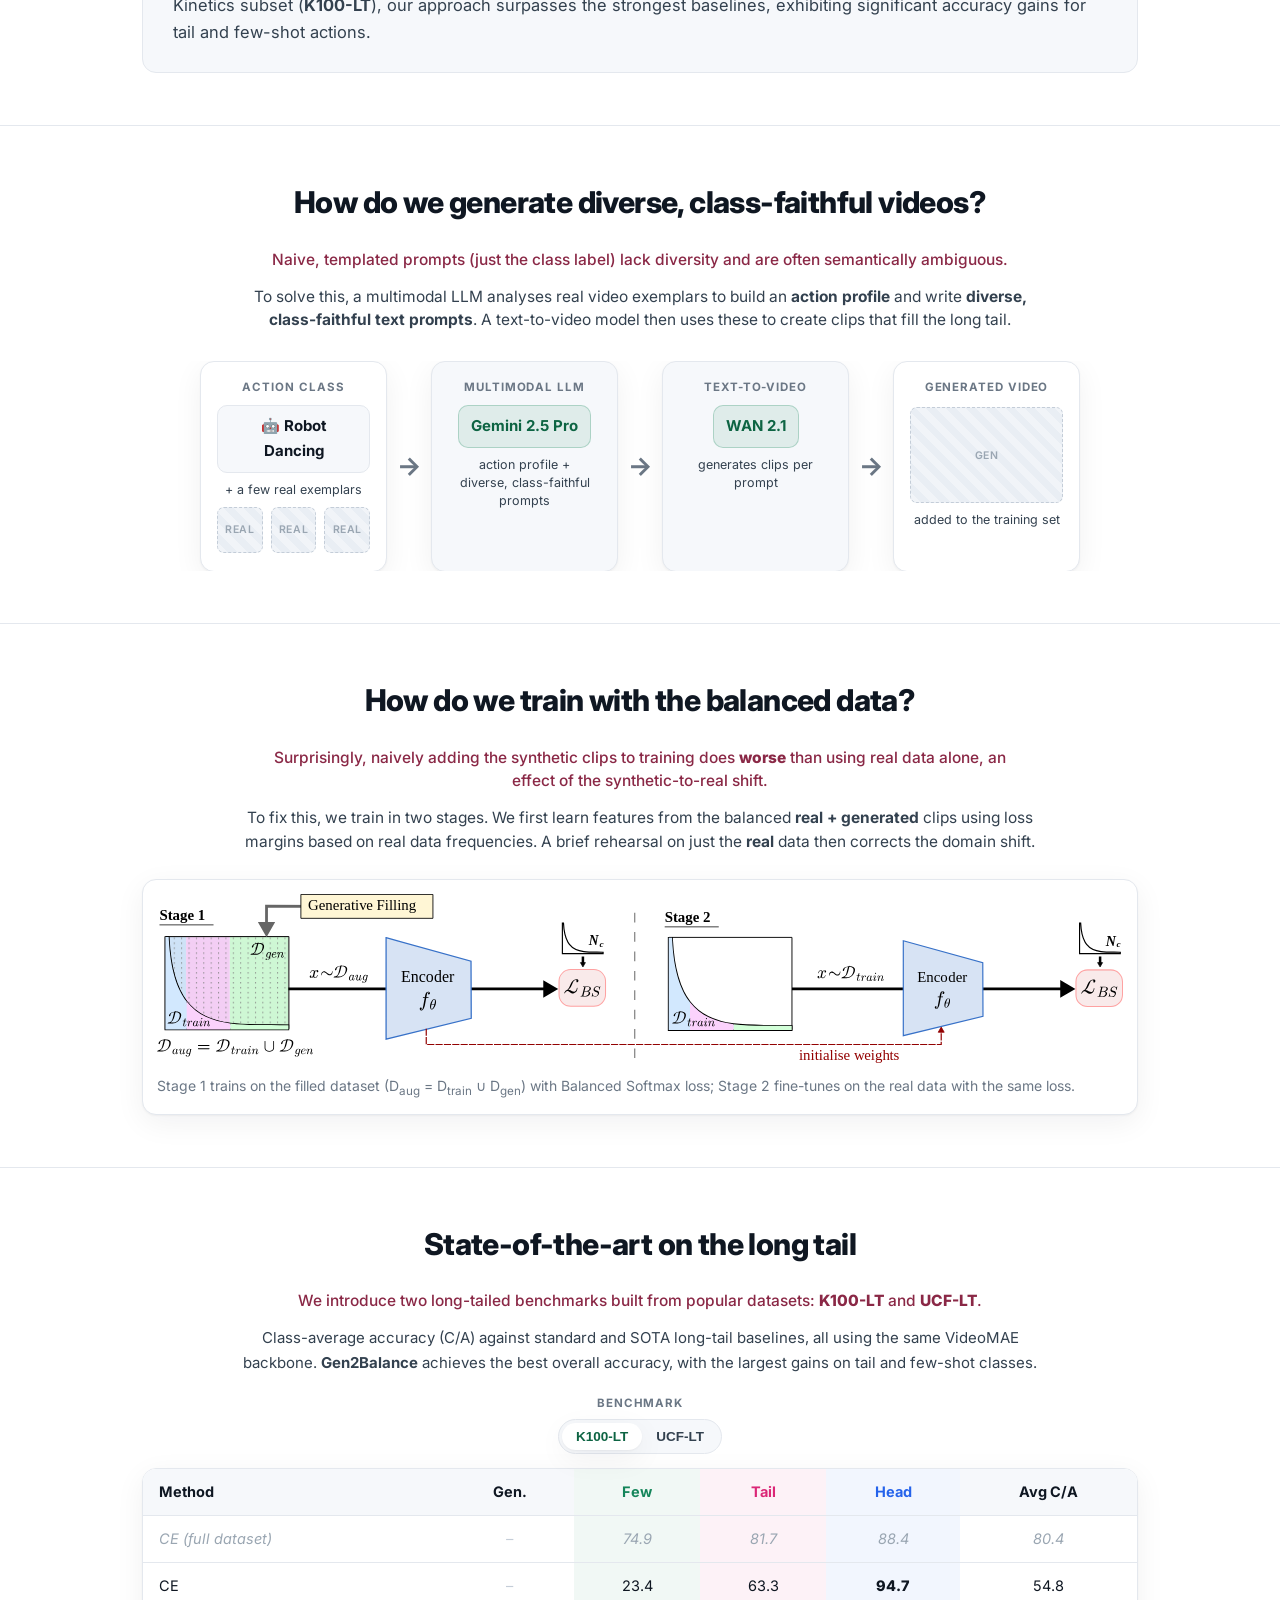
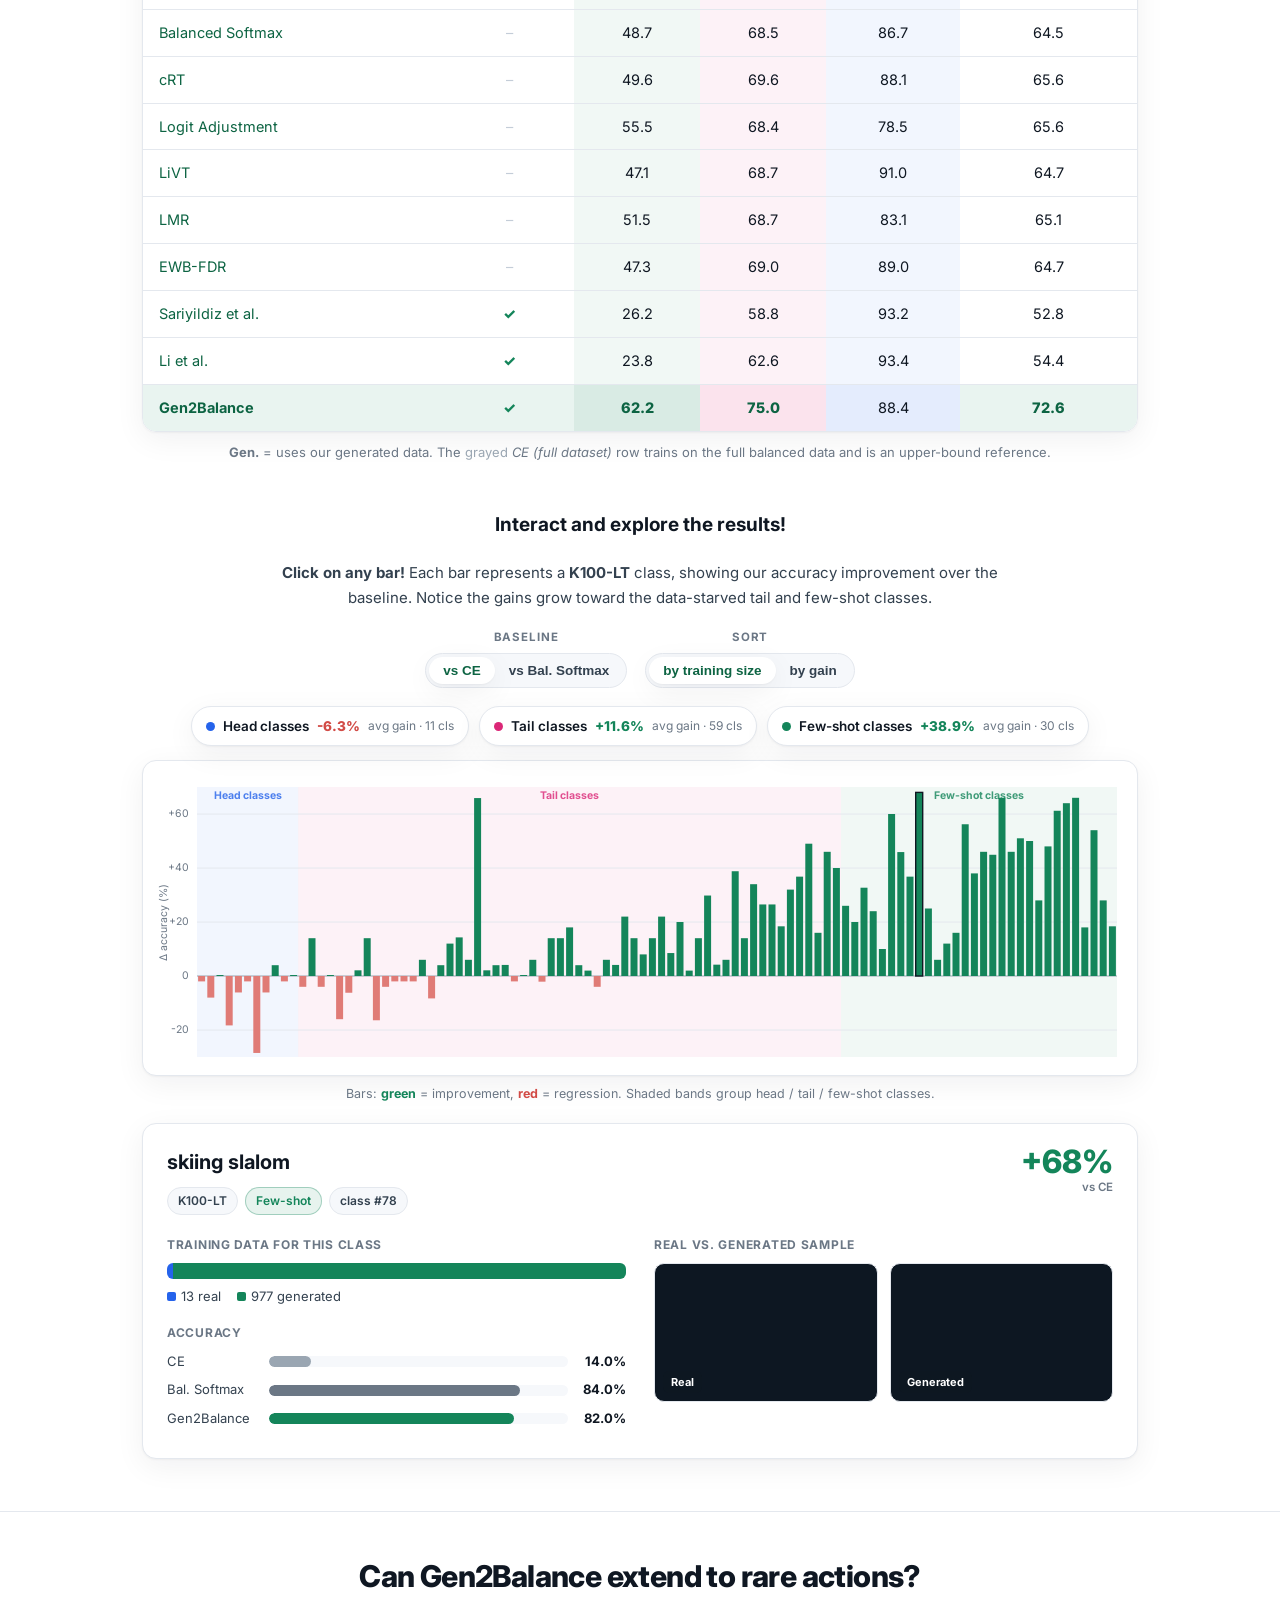
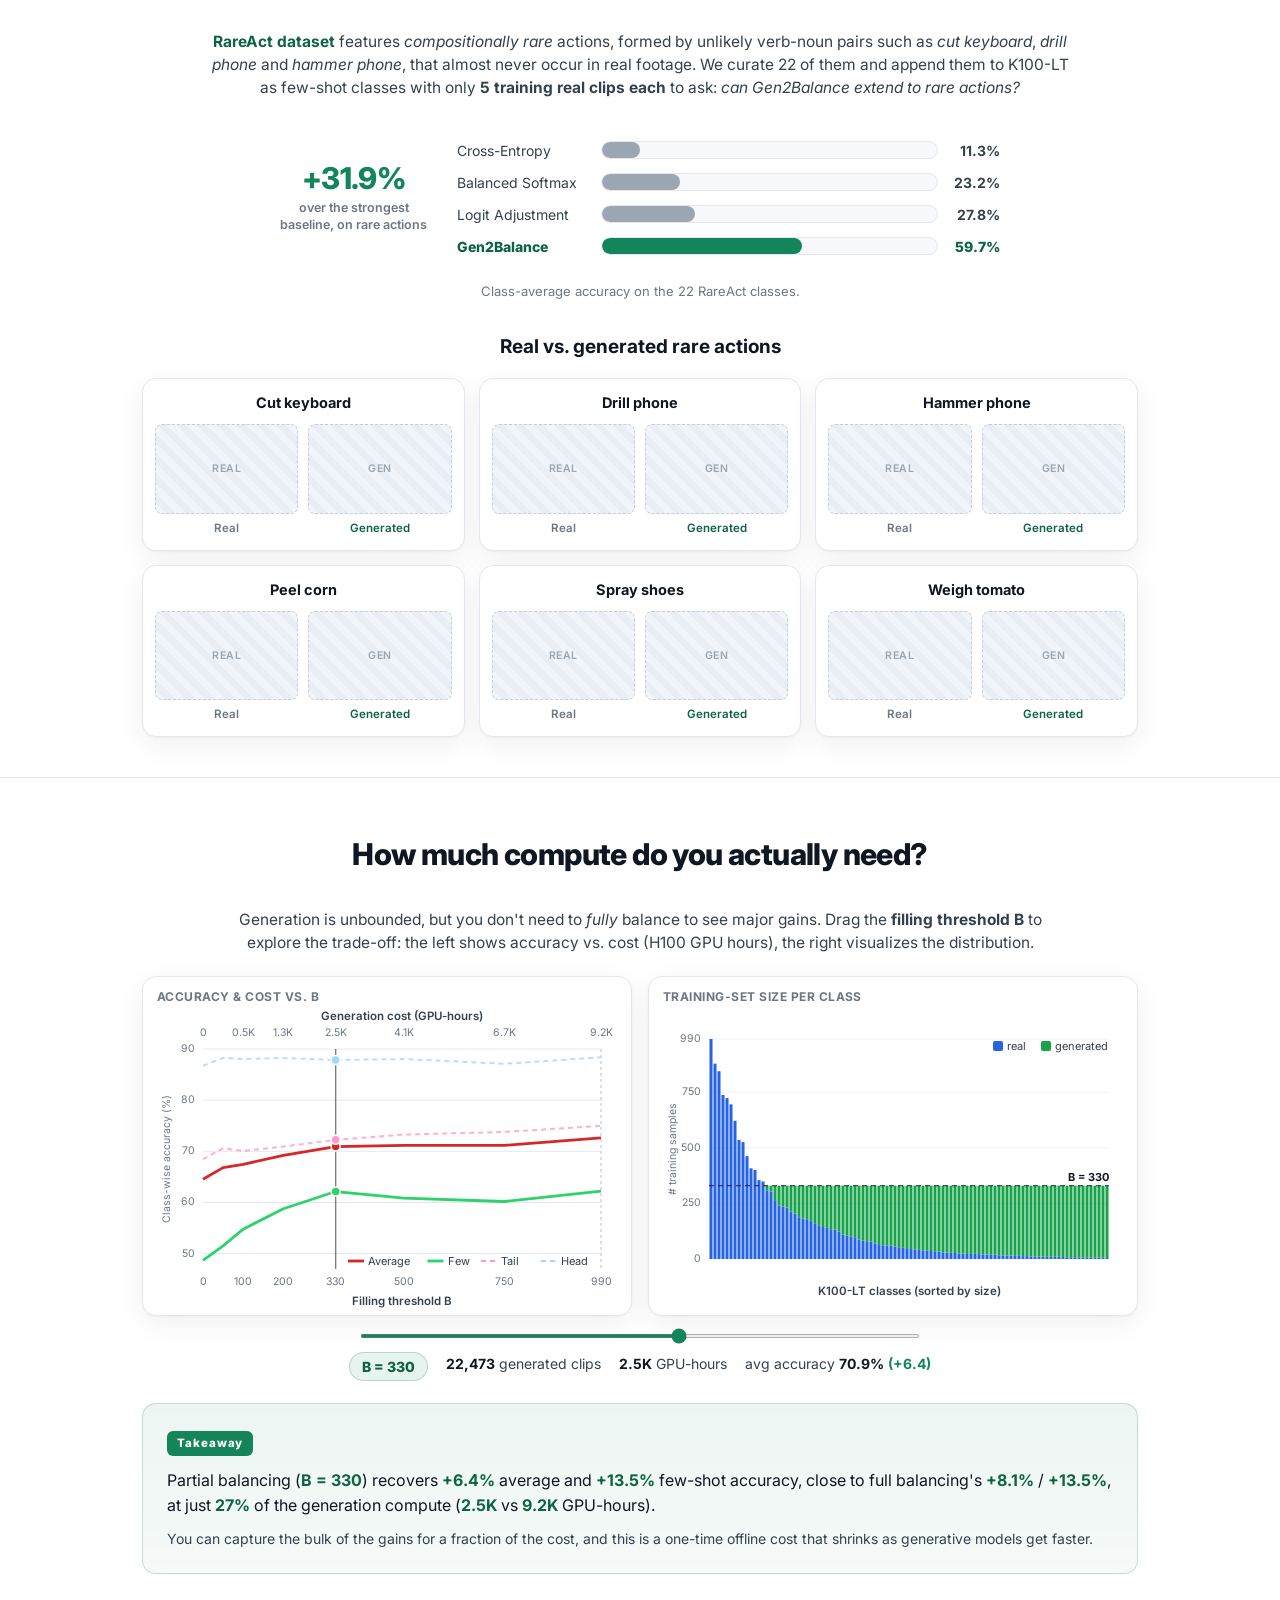
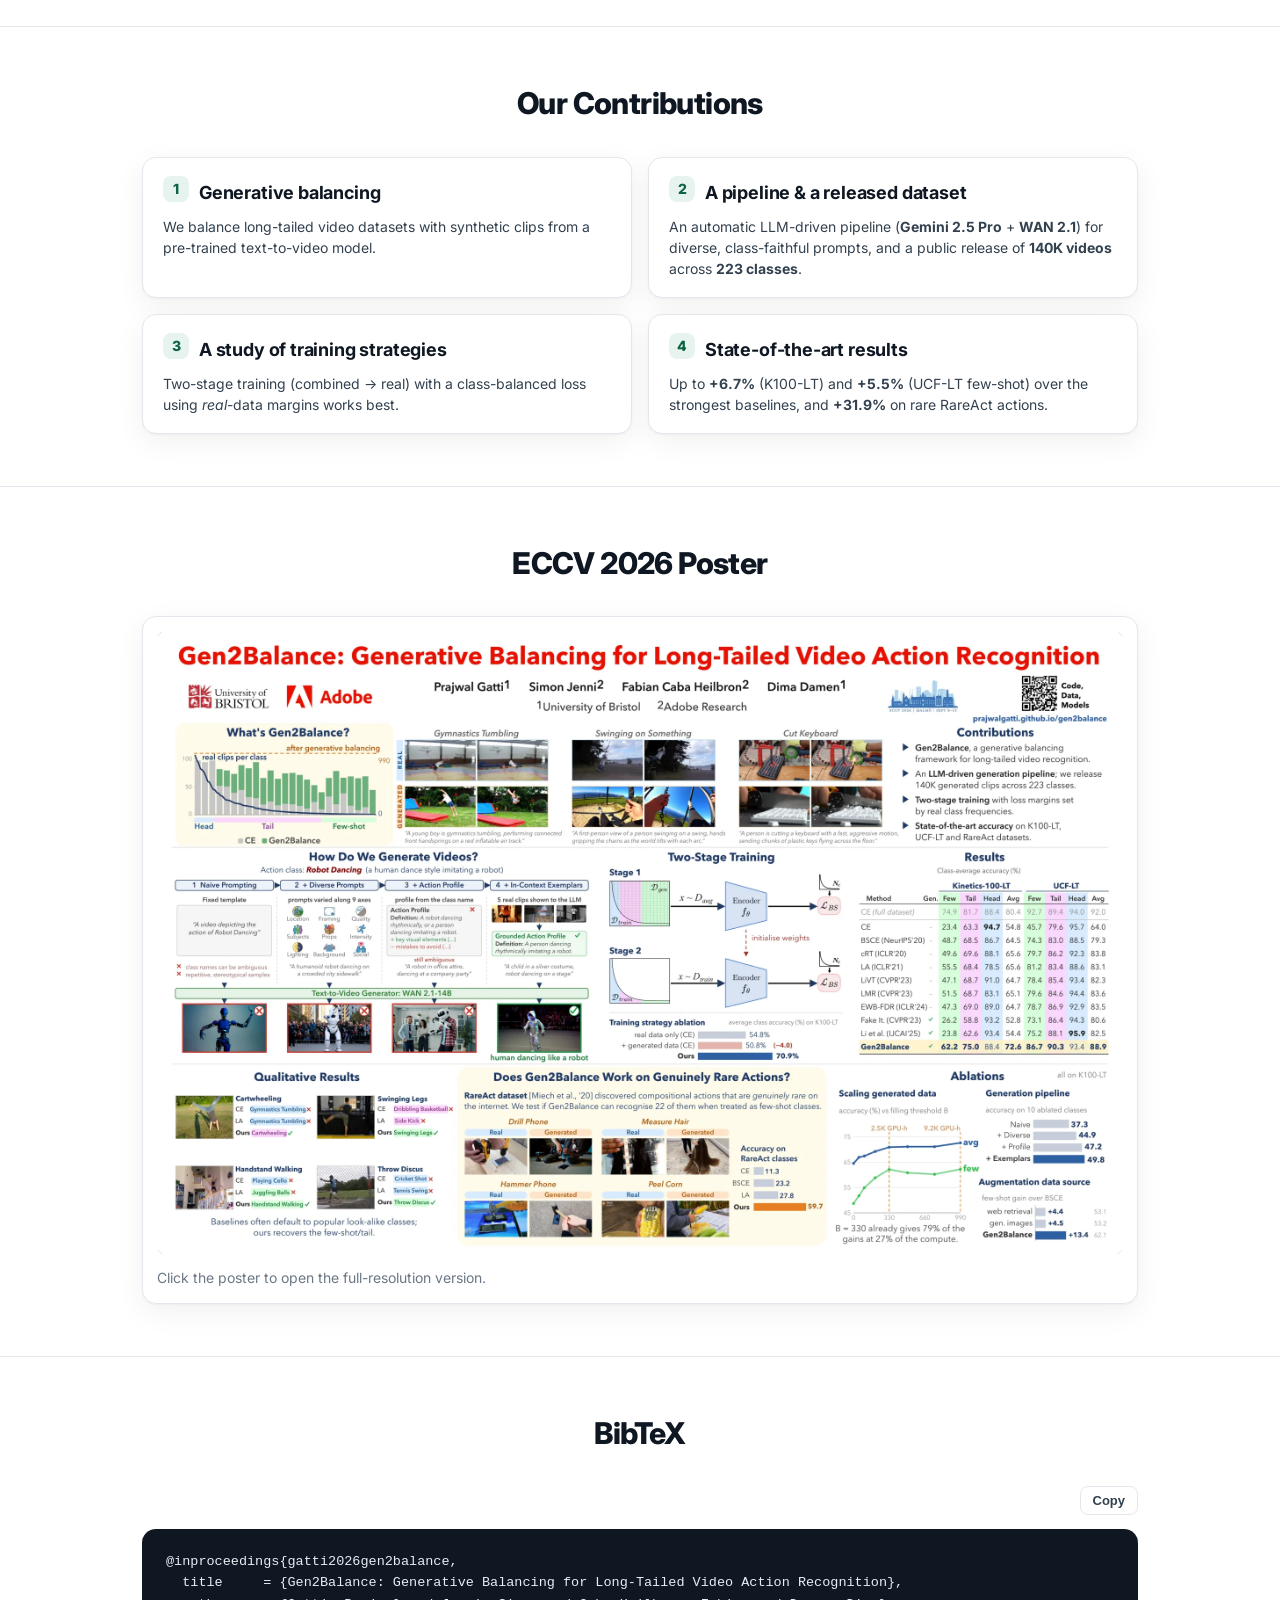
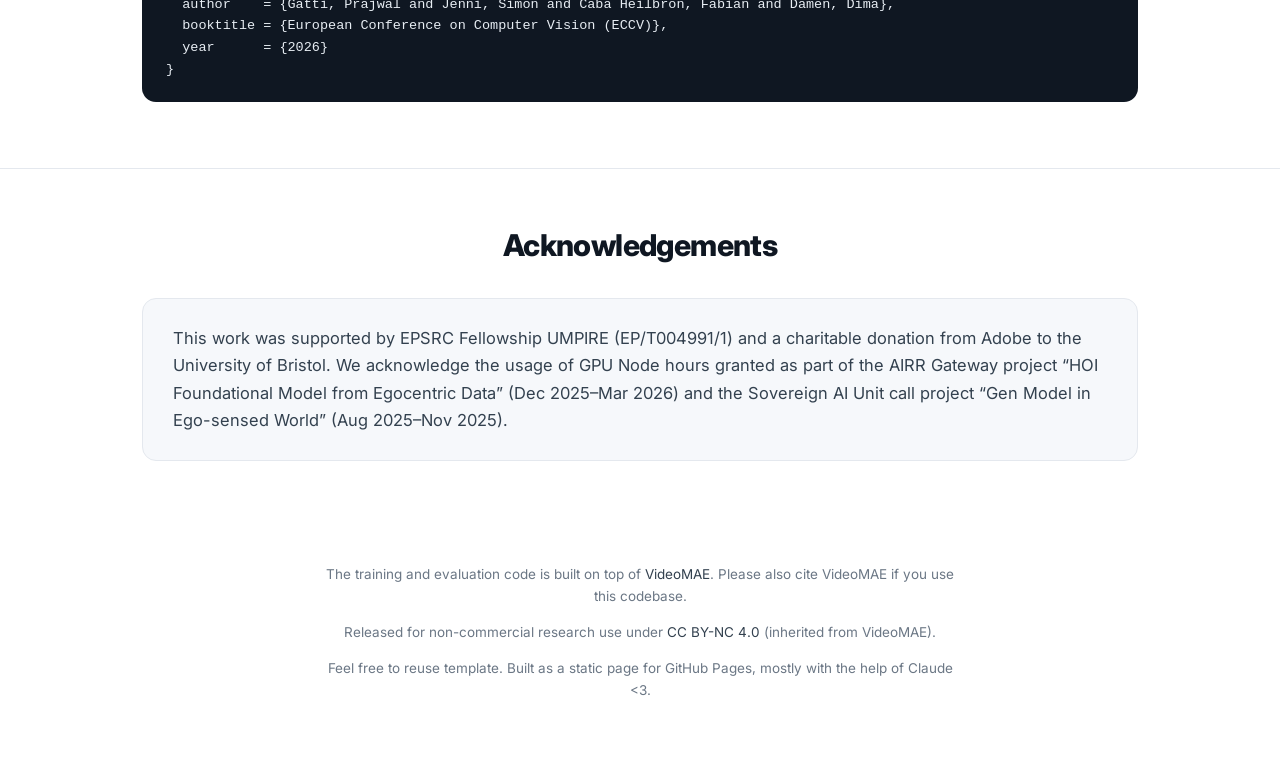
==== commit 7bfc3acc: "Fix gen2balance page buttons" ====
--- a/gen2balance/index.html
+++ b/gen2balance/index.html
@@ -45,26 +45,6 @@
         <a class="btn" href="https://uob-my.sharepoint.com/:f:/g/personal/wq23021_bristol_ac_uk/IgA-JUlcNvFBRoIGe20gxxEUATkJc-aZQxiznE7KmAlKBuk?e=RJ4rYn">Dataset</a>
         <a class="btn" href="#poster">Poster</a>
         <a class="btn" href="#bibtex">BibTeX</a>
-        <a class="btn" href="https://arxiv.org/abs/2606.22416">
-          <svg class="ico" viewBox="0 0 24 24" fill="none" stroke="currentColor" stroke-width="2"><path d="M4 4h16v16H4z"/><path d="M8 8h8M8 12h8M8 16h5"/></svg>
-          arXiv
-        </a>
-        <a class="btn btn--ghost" href="https://github.com/prajwalgatti/gen2balance">
-          <svg class="ico" viewBox="0 0 24 24" fill="currentColor"><path d="M12 .5A11.5 11.5 0 0 0 .5 12a11.5 11.5 0 0 0 7.86 10.92c.58.1.79-.25.79-.56v-2c-3.2.7-3.88-1.37-3.88-1.37-.53-1.34-1.3-1.7-1.3-1.7-1.06-.72.08-.71.08-.71 1.17.08 1.79 1.2 1.79 1.2 1.04 1.78 2.73 1.27 3.4.97.1-.75.41-1.27.74-1.56-2.56-.29-5.26-1.28-5.26-5.7 0-1.26.45-2.29 1.19-3.1-.12-.29-.52-1.46.11-3.05 0 0 .97-.31 3.18 1.18a11 11 0 0 1 5.8 0c2.2-1.49 3.17-1.18 3.17-1.18.63 1.59.23 2.76.11 3.05.74.81 1.19 1.84 1.19 3.1 0 4.43-2.7 5.4-5.27 5.69.42.36.8 1.08.8 2.18v3.23c0 .31.2.67.8.56A11.5 11.5 0 0 0 23.5 12 11.5 11.5 0 0 0 12 .5z"/></svg>
-          Code
-        </a>
-        <a class="btn btn--accent" href="https://uob-my.sharepoint.com/:f:/g/personal/wq23021_bristol_ac_uk/IgA-JUlcNvFBRoIGe20gxxEUATkJc-aZQxiznE7KmAlKBuk?e=eVgrQG">
-          <svg class="ico" viewBox="0 0 24 24" fill="none" stroke="currentColor" stroke-width="2"><path d="M21 15v4a2 2 0 0 1-2 2H5a2 2 0 0 1-2-2v-4"/><path d="M7 10l5 5 5-5"/><path d="M12 15V3"/></svg>
-          Dataset (140K Generated Clips)
-        </a>
-        <a class="btn btn--ghost" href="#bibtex">
-          <svg class="ico" viewBox="0 0 24 24" fill="none" stroke="currentColor" stroke-width="2"><path d="M4 19.5A2.5 2.5 0 0 1 6.5 17H20"/><path d="M6.5 2H20v20H6.5A2.5 2.5 0 0 1 4 19.5v-15A2.5 2.5 0 0 1 6.5 2z"/></svg>
-          BibTeX
-        </a>
-        <!-- <a class="btn btn--ghost" href="#">
-          <svg class="ico" viewBox="0 0 24 24" fill="currentColor"><path d="M18.244 2.25h3.308l-7.227 8.26 8.502 11.24h-6.66l-5.214-6.817L4.99 21.75H1.68l7.73-8.835L1.254 2.25H8.08l4.713 6.231zm-1.161 17.52h1.833L7.084 4.126H5.117z"/></svg>
-          Thread
-        </a> -->
       </div>
       <p class="buttons-note">Dataset release: 140K generated clips across 223 classes.</p>
 
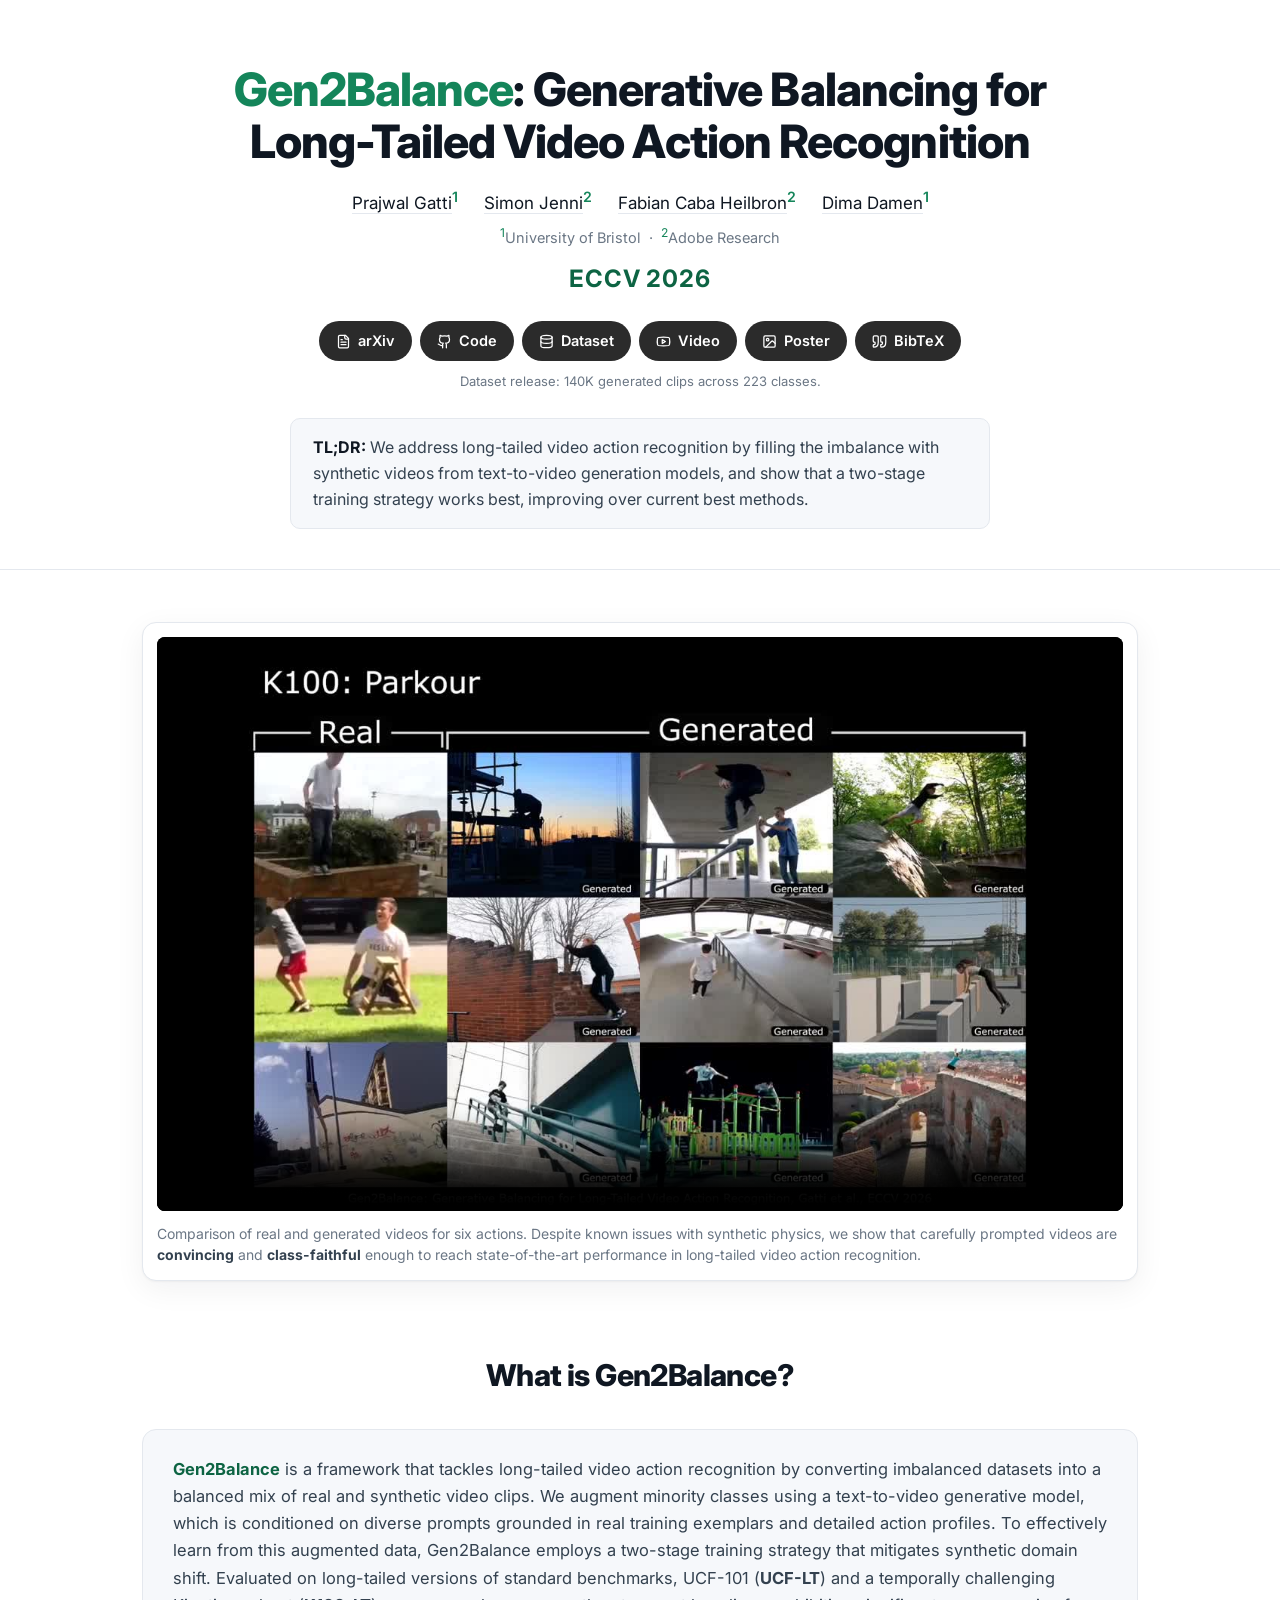
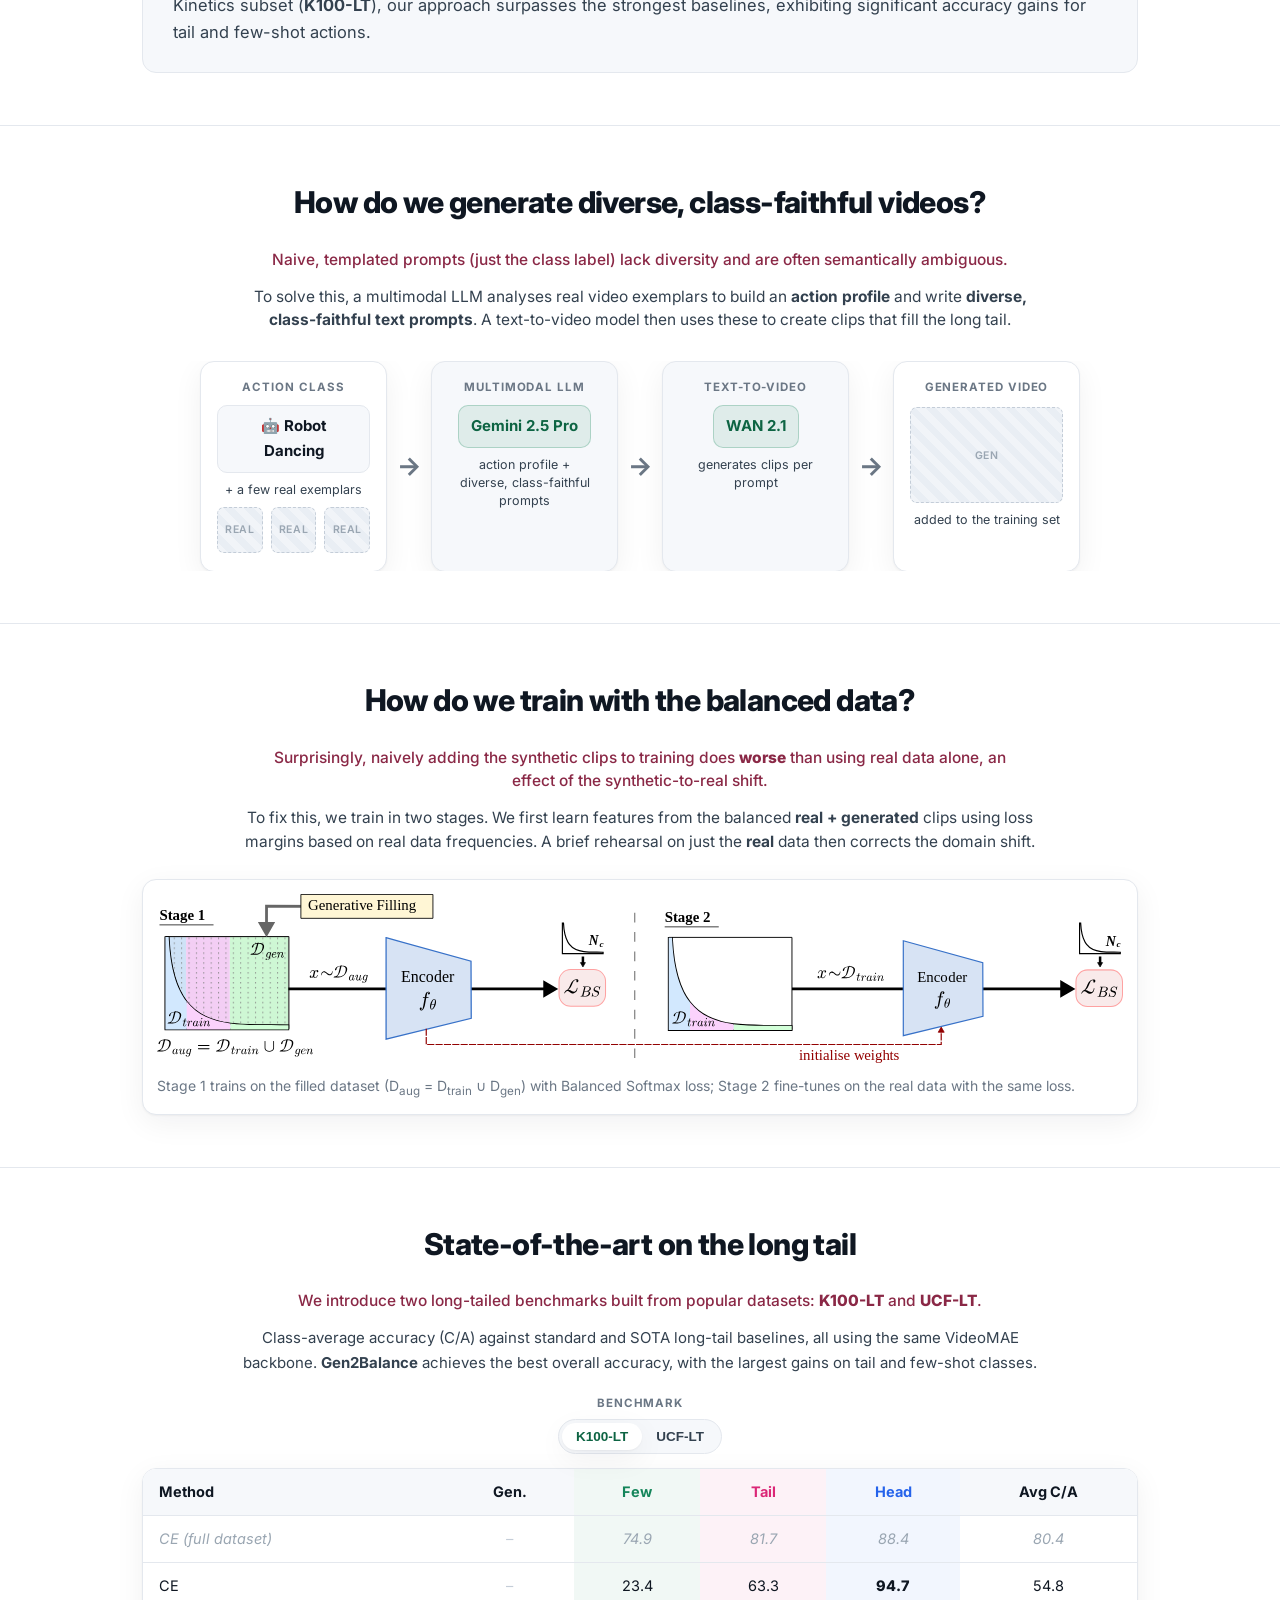
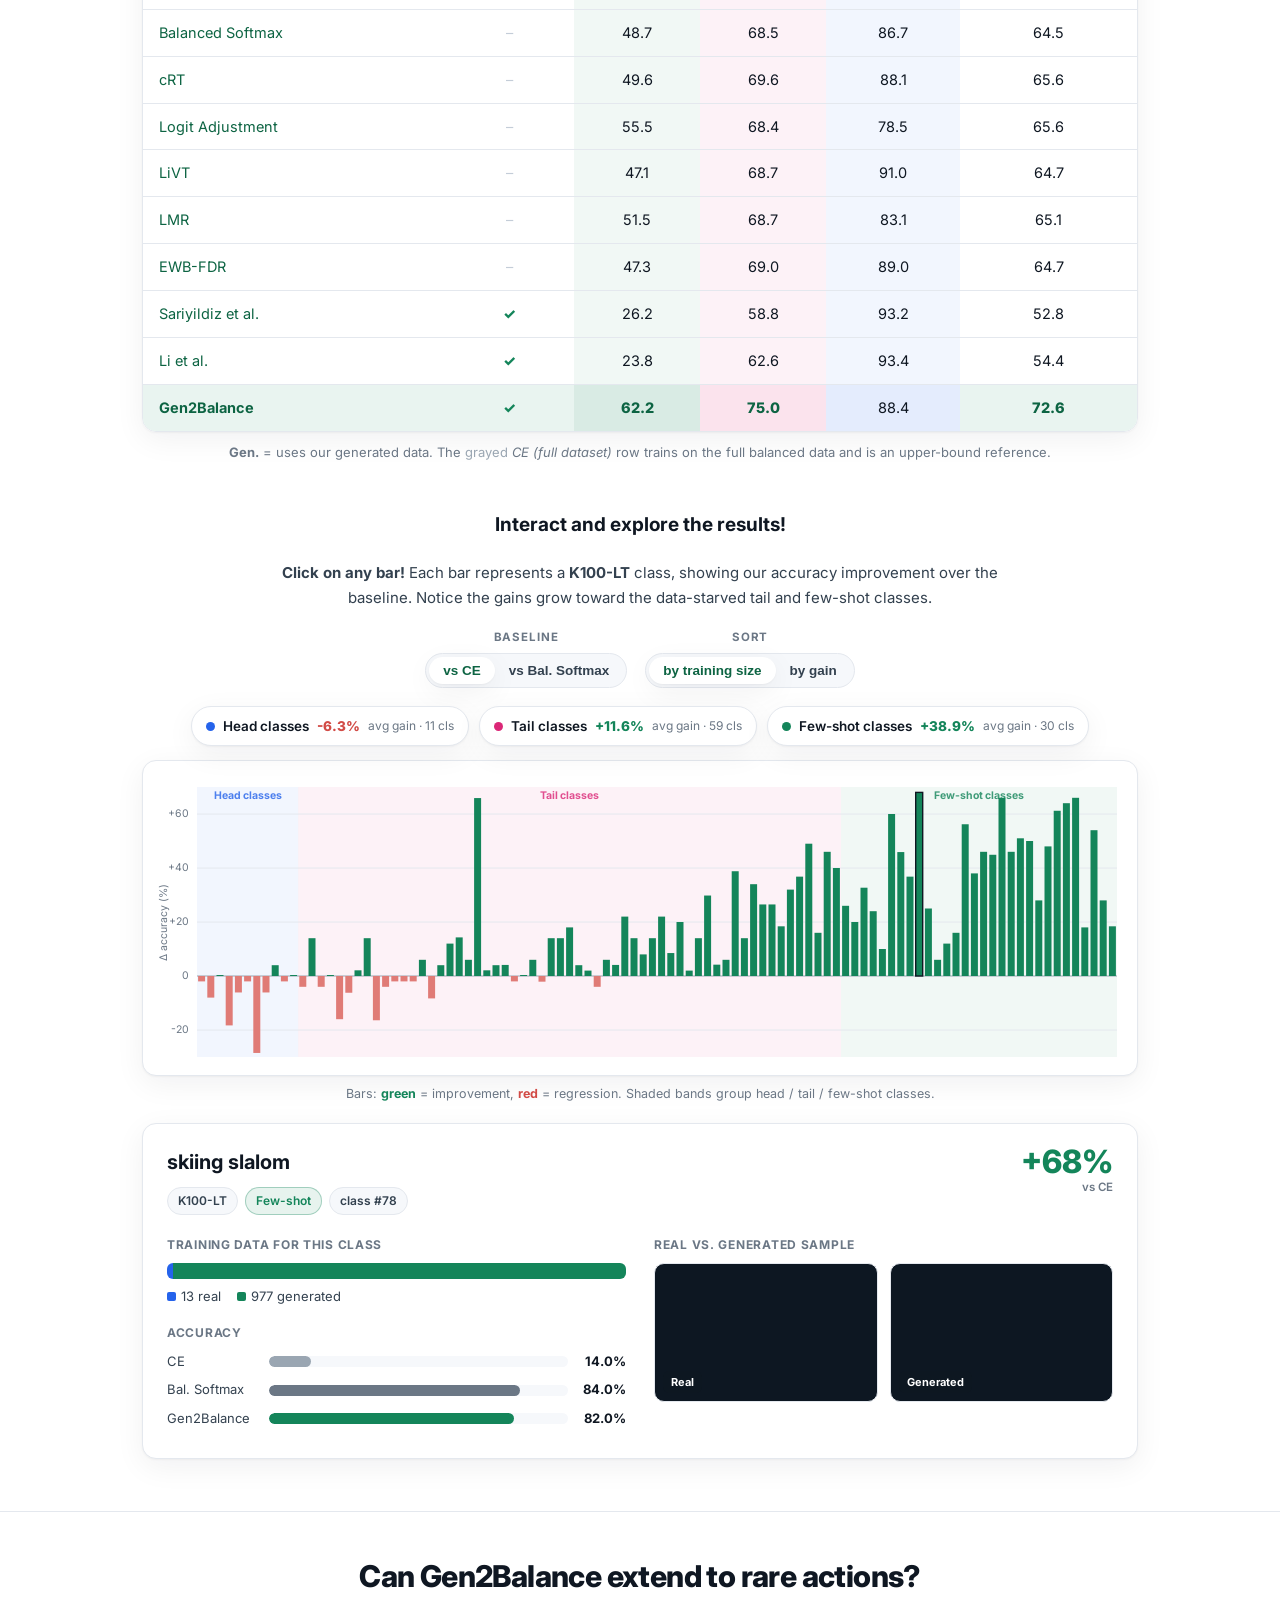
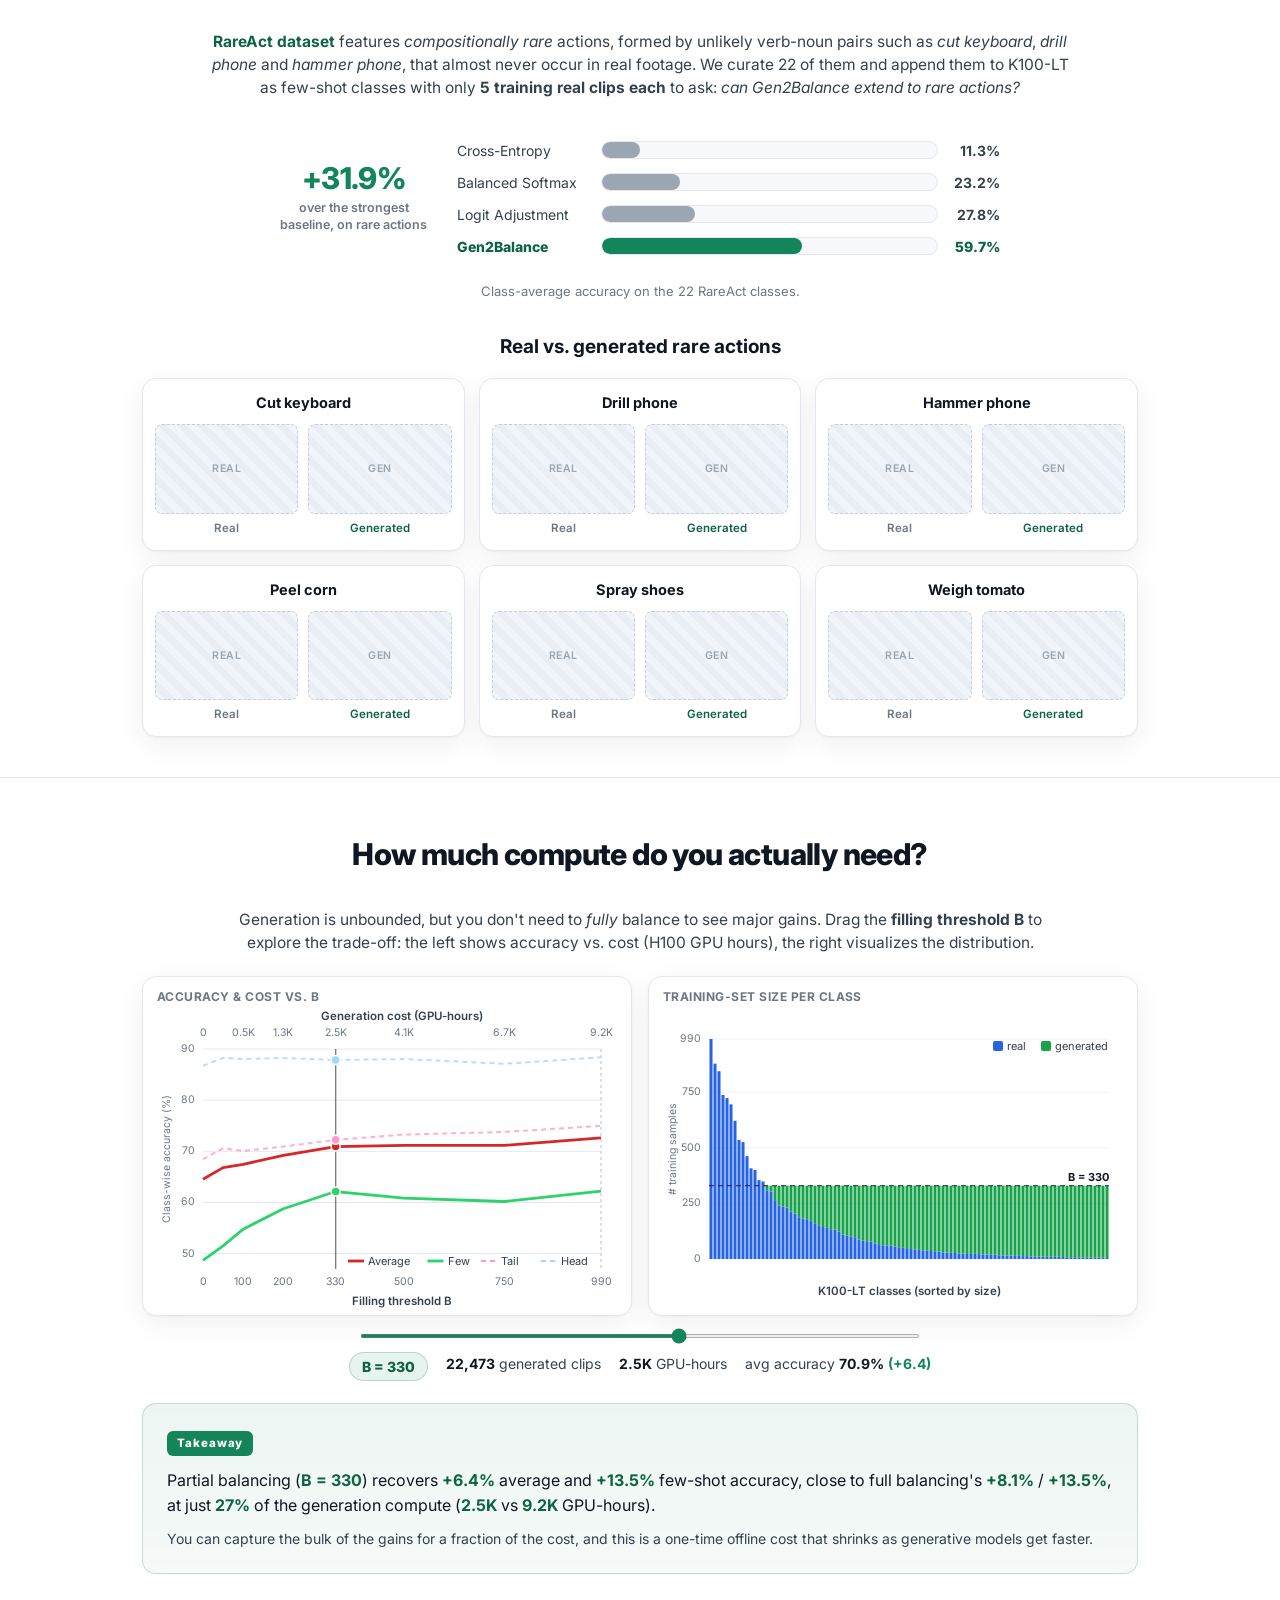
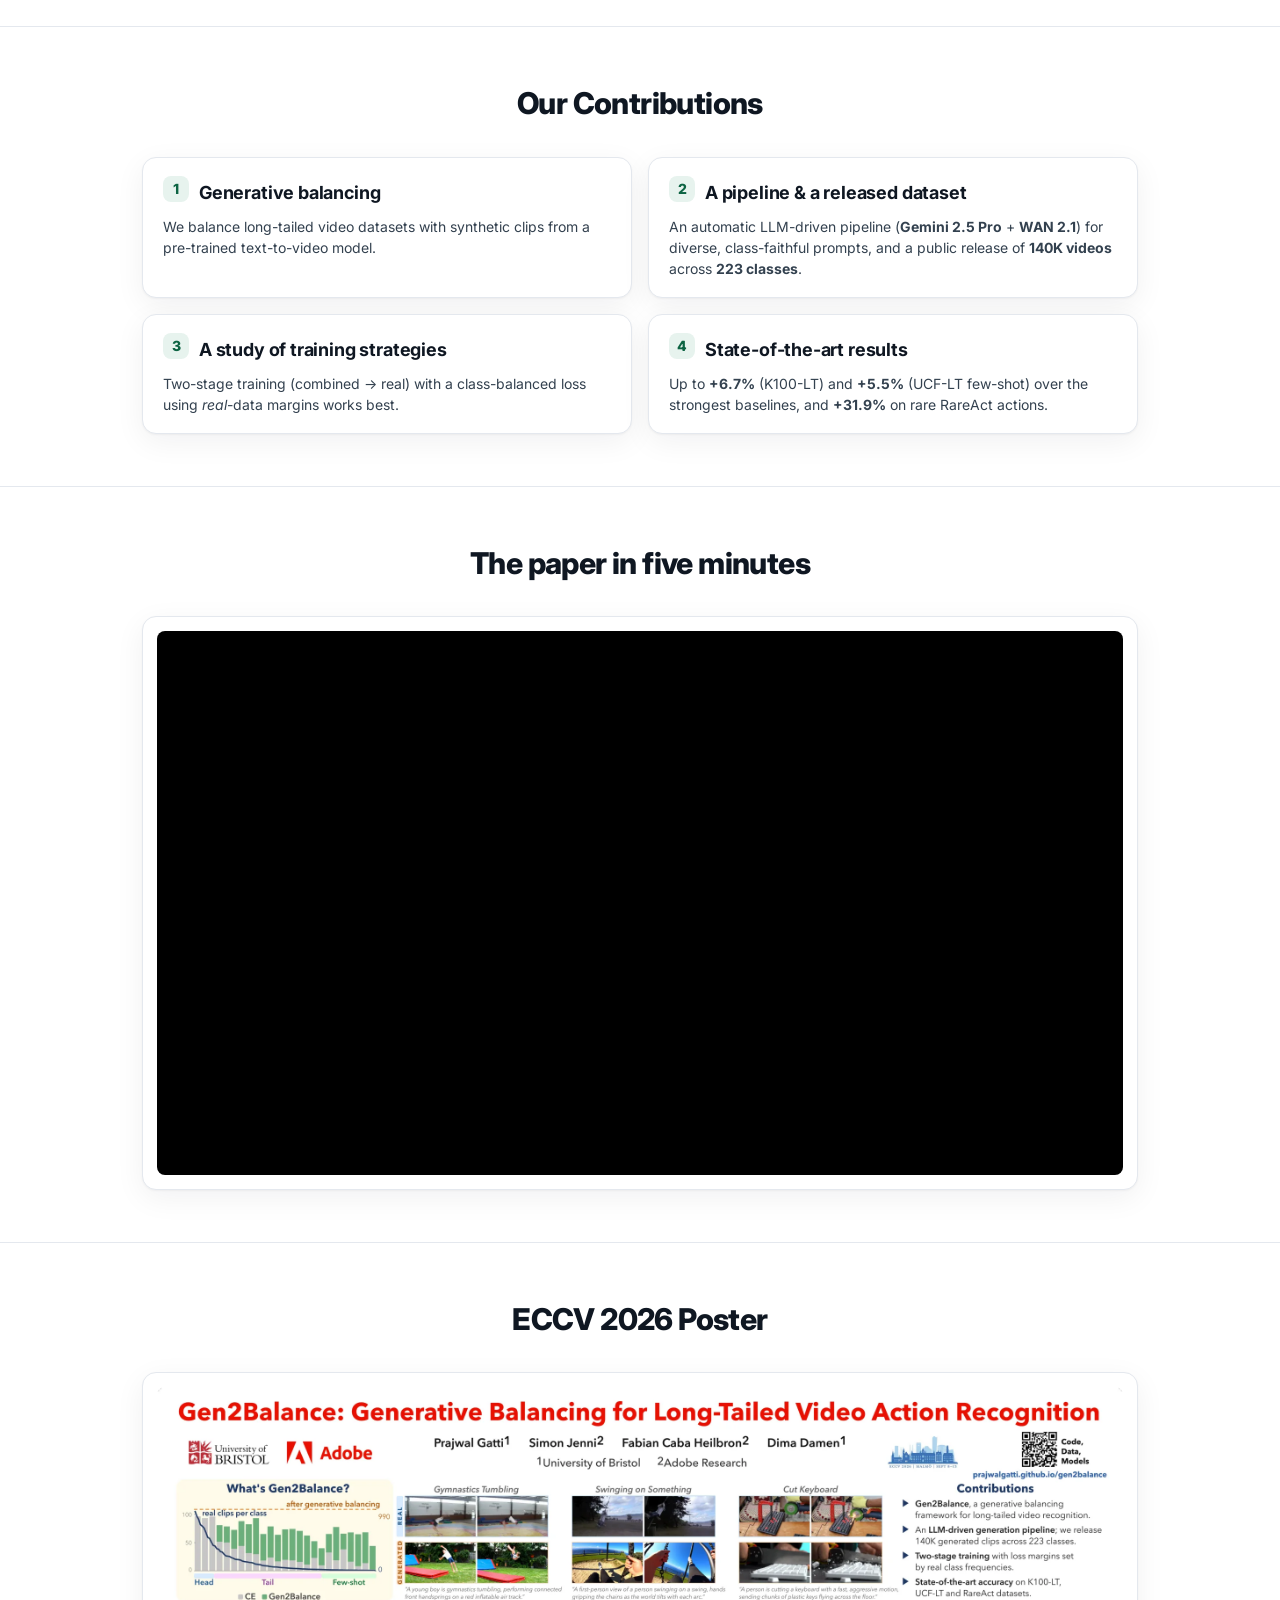
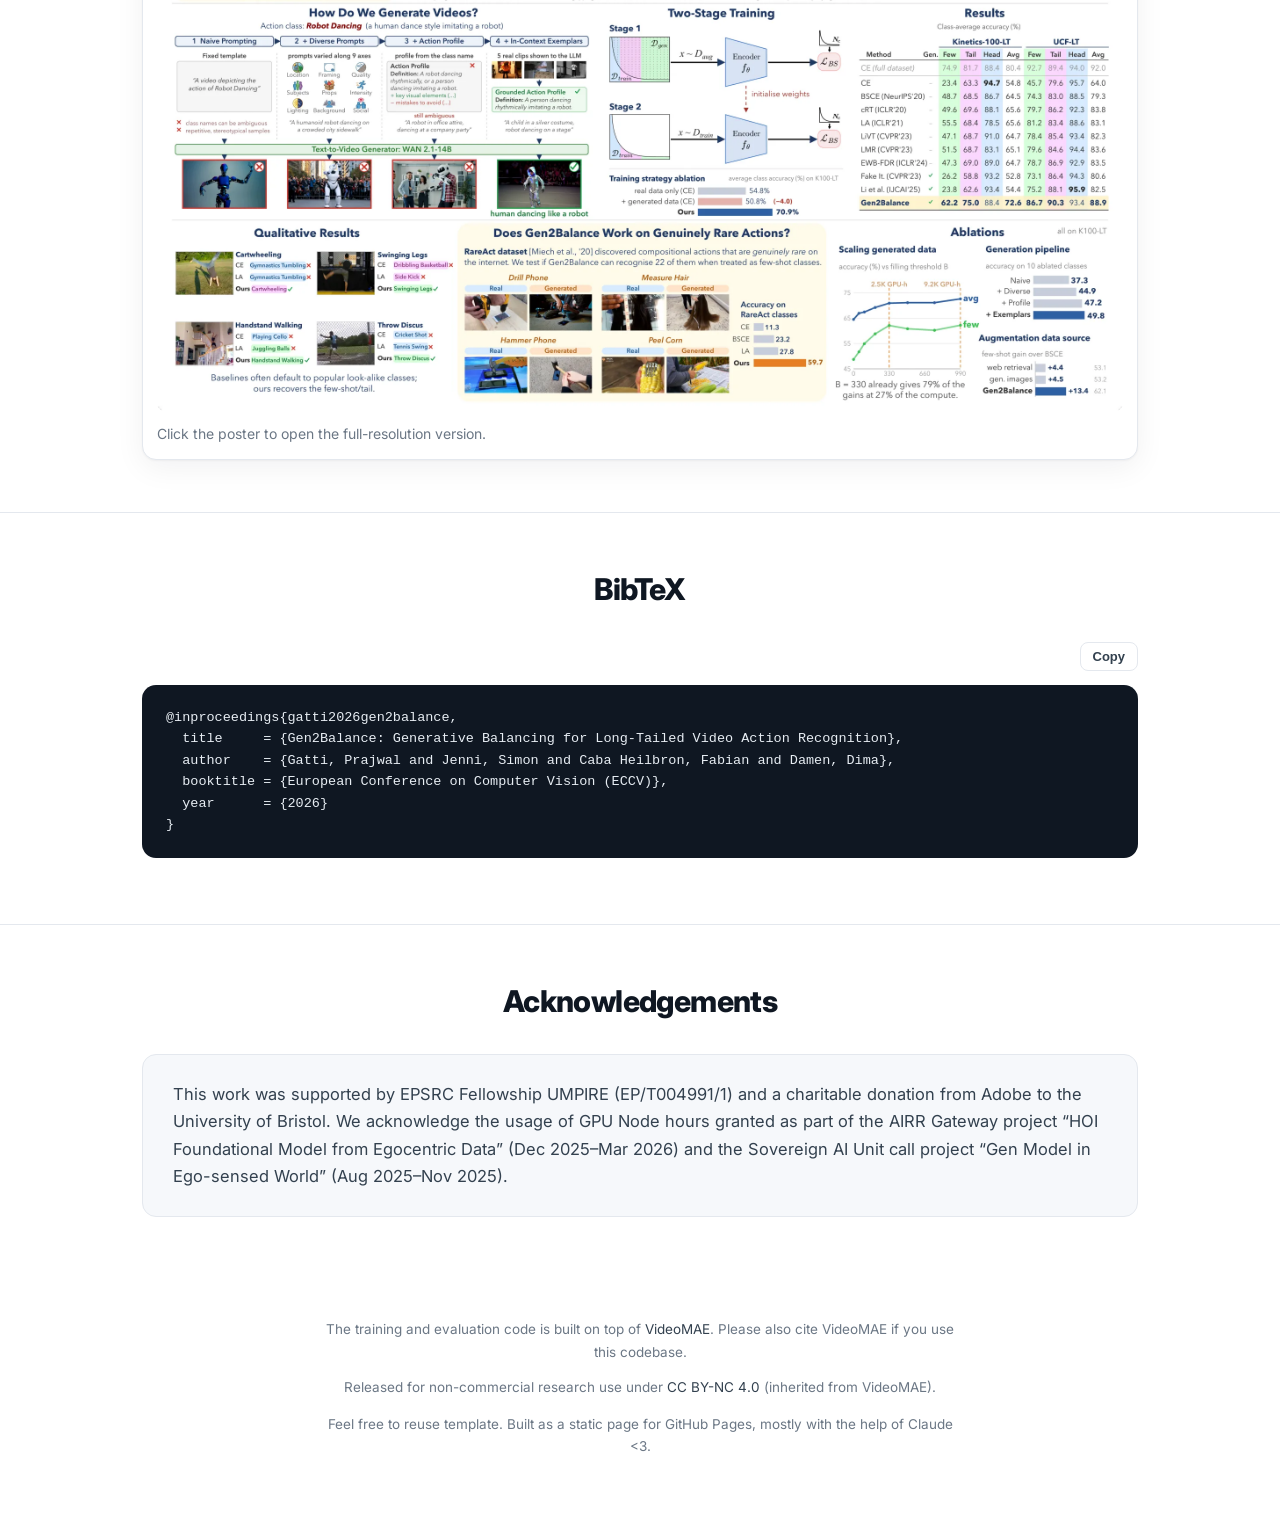
==== commit 5953c0a6: "video" ====
--- a/gen2balance/index.html
+++ b/gen2balance/index.html
@@ -16,7 +16,7 @@
   <link rel="preconnect" href="https://fonts.googleapis.com" />
   <link rel="preconnect" href="https://fonts.gstatic.com" crossorigin />
   <link href="https://fonts.googleapis.com/css2?family=Inter:wght@400;500;600;700;800&display=swap" rel="stylesheet" />
-  <link rel="stylesheet" href="static/css/style.css?v=25" />
+  <link rel="stylesheet" href="static/css/style.css?v=27" />
 </head>
 <body>
 
@@ -40,11 +40,12 @@
       <p class="venue-line"><span class="venue">ECCV 2026</span></p>
 
       <div class="buttons">
-        <a class="btn" href="https://arxiv.org/abs/2606.22416">arXiv</a>
-        <a class="btn" href="https://github.com/prajwalgatti/gen2balance">Code</a>
-        <a class="btn" href="https://uob-my.sharepoint.com/:f:/g/personal/wq23021_bristol_ac_uk/IgA-JUlcNvFBRoIGe20gxxEUATkJc-aZQxiznE7KmAlKBuk?e=RJ4rYn">Dataset</a>
-        <a class="btn" href="#poster">Poster</a>
-        <a class="btn" href="#bibtex">BibTeX</a>
+        <a class="btn" href="https://arxiv.org/abs/2606.22416"><svg class="ico" viewBox="0 0 24 24" fill="none" stroke="currentColor" stroke-width="2" stroke-linecap="round" stroke-linejoin="round" aria-hidden="true"><path d="M15 2H6a2 2 0 0 0-2 2v16a2 2 0 0 0 2 2h12a2 2 0 0 0 2-2V7Z"/><path d="M14 2v4a2 2 0 0 0 2 2h4"/><path d="M16 13H8"/><path d="M16 17H8"/><path d="M10 9H8"/></svg>arXiv</a>
+        <a class="btn" href="https://github.com/prajwalgatti/gen2balance"><svg class="ico" viewBox="0 0 24 24" fill="none" stroke="currentColor" stroke-width="2" stroke-linecap="round" stroke-linejoin="round" aria-hidden="true"><path d="M15 22v-4a4.8 4.8 0 0 0-1-3.5c3 0 6-2 6-5.5.08-1.25-.27-2.48-1-3.5.28-1.15.28-2.35 0-3.5 0 0-1 0-3 1.5-2.64-.5-5.36-.5-8 0C6 2 5 2 5 2c-.3 1.15-.3 2.35 0 3.5A5.403 5.403 0 0 0 4 9c0 3.5 3 5.5 6 5.5-.39.49-.68 1.05-.85 1.65-.17.6-.22 1.23-.15 1.85v4"/><path d="M9 18c-4.51 2-5-2-7-2"/></svg>Code</a>
+        <a class="btn" href="https://uob-my.sharepoint.com/:f:/g/personal/wq23021_bristol_ac_uk/IgA-JUlcNvFBRoIGe20gxxEUATkJc-aZQxiznE7KmAlKBuk?e=RJ4rYn"><svg class="ico" viewBox="0 0 24 24" fill="none" stroke="currentColor" stroke-width="2" stroke-linecap="round" stroke-linejoin="round" aria-hidden="true"><ellipse cx="12" cy="5" rx="9" ry="3"/><path d="M3 5V19A9 3 0 0 0 21 19V5"/><path d="M3 12A9 3 0 0 0 21 12"/></svg>Dataset</a>
+        <a class="btn" href="#video"><svg class="ico" viewBox="0 0 24 24" fill="none" stroke="currentColor" stroke-width="2" stroke-linecap="round" stroke-linejoin="round" aria-hidden="true"><path d="M2.5 17a24.12 24.12 0 0 1 0-10 2 2 0 0 1 1.4-1.4 49.56 49.56 0 0 1 16.2 0A2 2 0 0 1 21.5 7a24.12 24.12 0 0 1 0 10 2 2 0 0 1-1.4 1.4 49.55 49.55 0 0 1-16.2 0A2 2 0 0 1 2.5 17"/><path d="m10 15 5-3-5-3z"/></svg>Video</a>
+        <a class="btn" href="#poster"><svg class="ico" viewBox="0 0 24 24" fill="none" stroke="currentColor" stroke-width="2" stroke-linecap="round" stroke-linejoin="round" aria-hidden="true"><rect width="18" height="18" x="3" y="3" rx="2" ry="2"/><circle cx="9" cy="9" r="2"/><path d="m21 15-3.086-3.086a2 2 0 0 0-2.828 0L6 21"/></svg>Poster</a>
+        <a class="btn" href="#bibtex"><svg class="ico" viewBox="0 0 24 24" fill="none" stroke="currentColor" stroke-width="2" stroke-linecap="round" stroke-linejoin="round" aria-hidden="true"><path d="M3 21c3 0 7-1 7-8V5c0-1.25-.756-2.017-2-2H4c-1.25 0-2 .75-2 1.972V11c0 1.25.75 2 2 2 1 0 1 0 1 1v1c0 1-1 2-2 2s-1 .008-1 1.031V20c0 1 0 1 1 1z"/><path d="M15 21c3 0 7-1 7-8V5c0-1.25-.757-2.017-2-2h-4c-1.25 0-2 .75-2 1.972V11c0 1.25.75 2 2 2h.75c0 2.25.25 4-2.75 4v3c0 1 0 1 1 1z"/></svg>BibTeX</a>
       </div>
       <p class="buttons-note">Dataset release: 140K generated clips across 223 classes.</p>
 
@@ -332,6 +333,24 @@
     </div>
   </section>
 
+  <!-- ========================= VIDEO ========================= -->
+  <section id="video">
+    <div class="container">
+      <div class="section-eyebrow">Video</div>
+      <h2 class="section-title">The paper in five minutes</h2>
+      <figure class="fig">
+        <div class="video-embed">
+          <iframe src="https://www.youtube-nocookie.com/embed/PzYxYBnzn08"
+                  title="Gen2Balance paper video"
+                  frameborder="0" loading="lazy"
+                  allow="accelerometer; autoplay; clipboard-write; encrypted-media; gyroscope; picture-in-picture; web-share"
+                  referrerpolicy="strict-origin-when-cross-origin"
+                  allowfullscreen></iframe>
+        </div>
+      </figure>
+    </div>
+  </section>
+
   <!-- ========================= POSTER ========================= -->
   <section id="poster">
     <div class="container">
--- a/gen2balance/static/css/style.css
+++ b/gen2balance/static/css/style.css
@@ -122,8 +122,10 @@
 }
 /* dark rounded-pill publication buttons (Nerfies / WiLoR style), text only */
 .btn {
-  display: inline-block;
-  padding: 8px 18px;
+  display: inline-flex;
+  align-items: center;
+  gap: 7px;
+  padding: 8px 17px;
   border-radius: 999px;
   font-weight: 600;
   font-size: 14.5px;
@@ -133,6 +135,7 @@
   transition: background .18s ease;
 }
 .btn:hover { text-decoration: none; background: #000; }
+.btn .ico { width: 15px; height: 15px; flex: none; }
 /* keep all buttons the same dark pill (modifiers retained for markup compatibility) */
 .btn--ghost, .btn--accent { background: #2b2b2b; color: #fff; border: none; }
 .btn--ghost:hover, .btn--accent:hover { background: #000; }
@@ -191,6 +194,15 @@
 }
 .fig img { width: 100%; height: auto; display: block; border-radius: 8px; }
 .showcase { width: 100%; height: auto; display: block; border-radius: 8px; background: #000; }
+.video-embed {
+  position: relative;
+  width: 100%;
+  aspect-ratio: 16 / 9;
+  border-radius: 8px;
+  overflow: hidden;
+  background: #000;
+}
+.video-embed iframe { position: absolute; inset: 0; width: 100%; height: 100%; border: 0; }
 figcaption {
   font-size: 14px; color: var(--muted);
   margin-top: 12px; line-height: 1.55;
